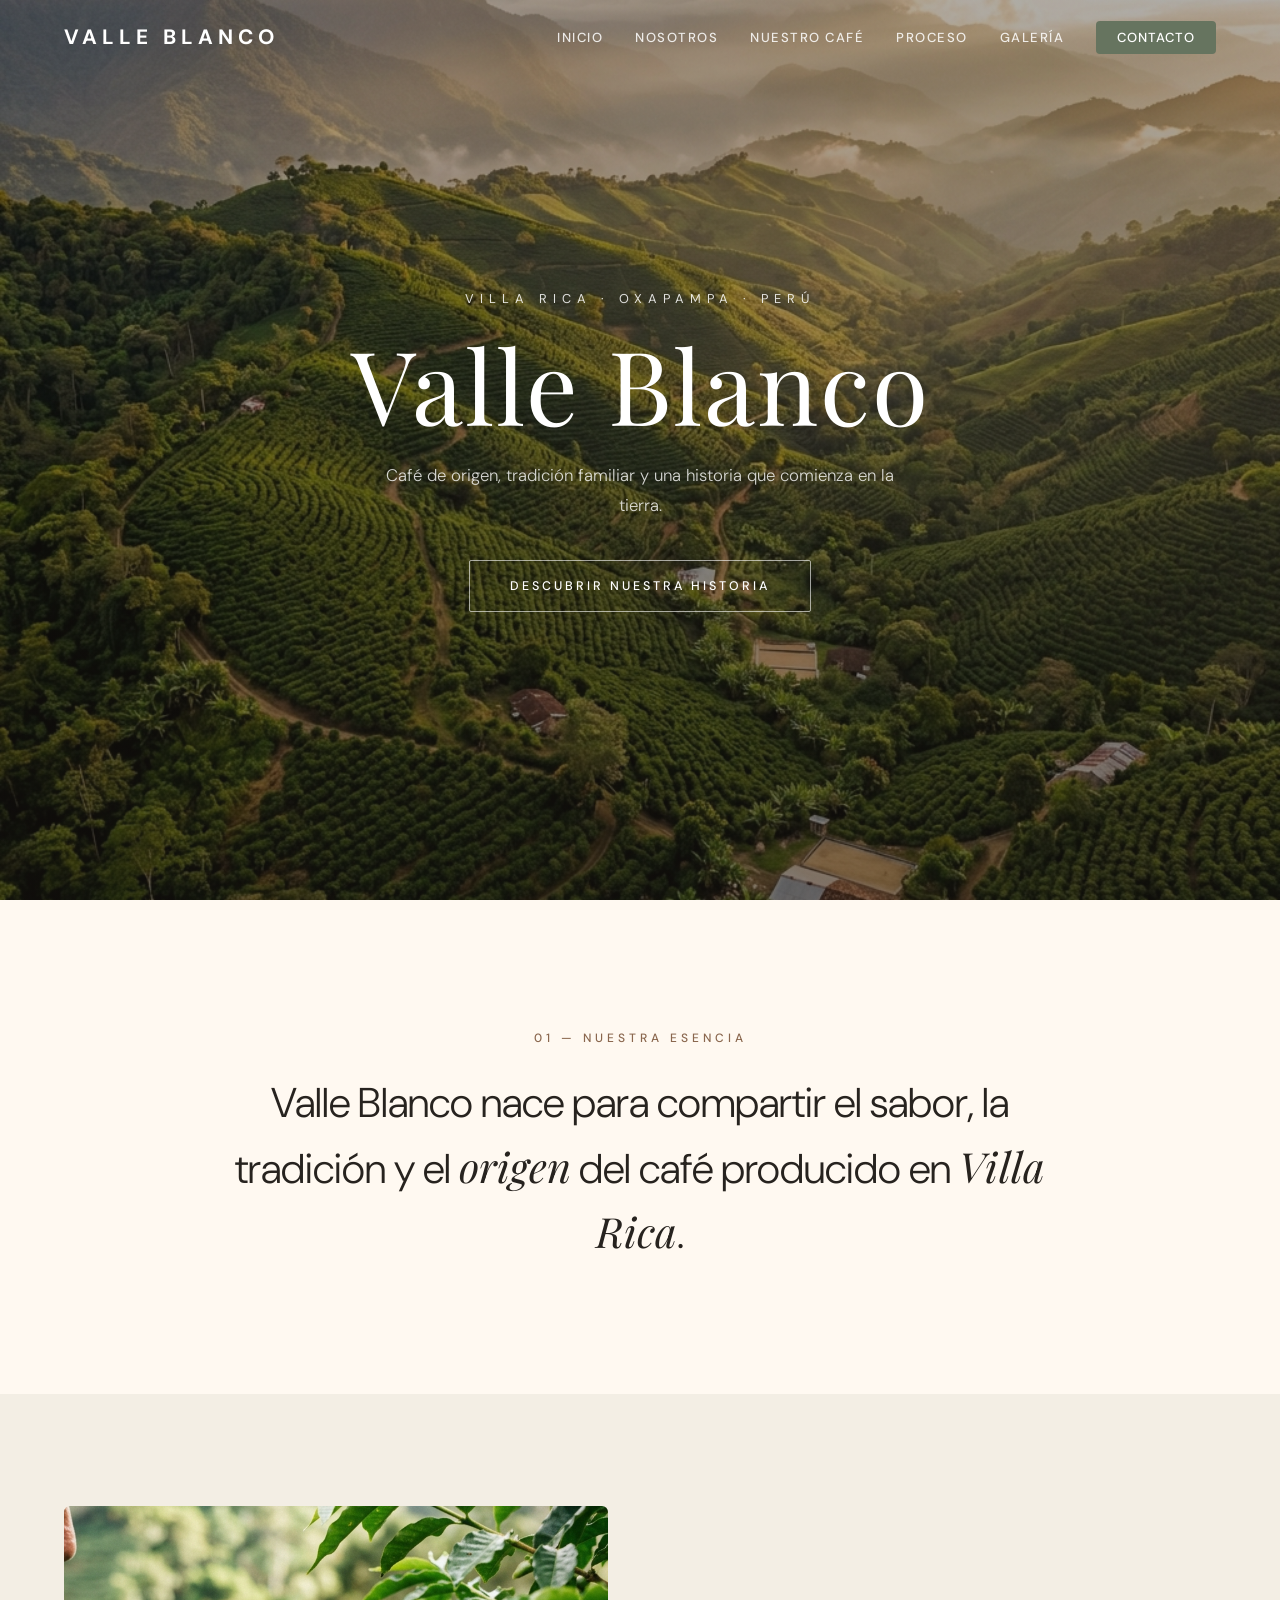
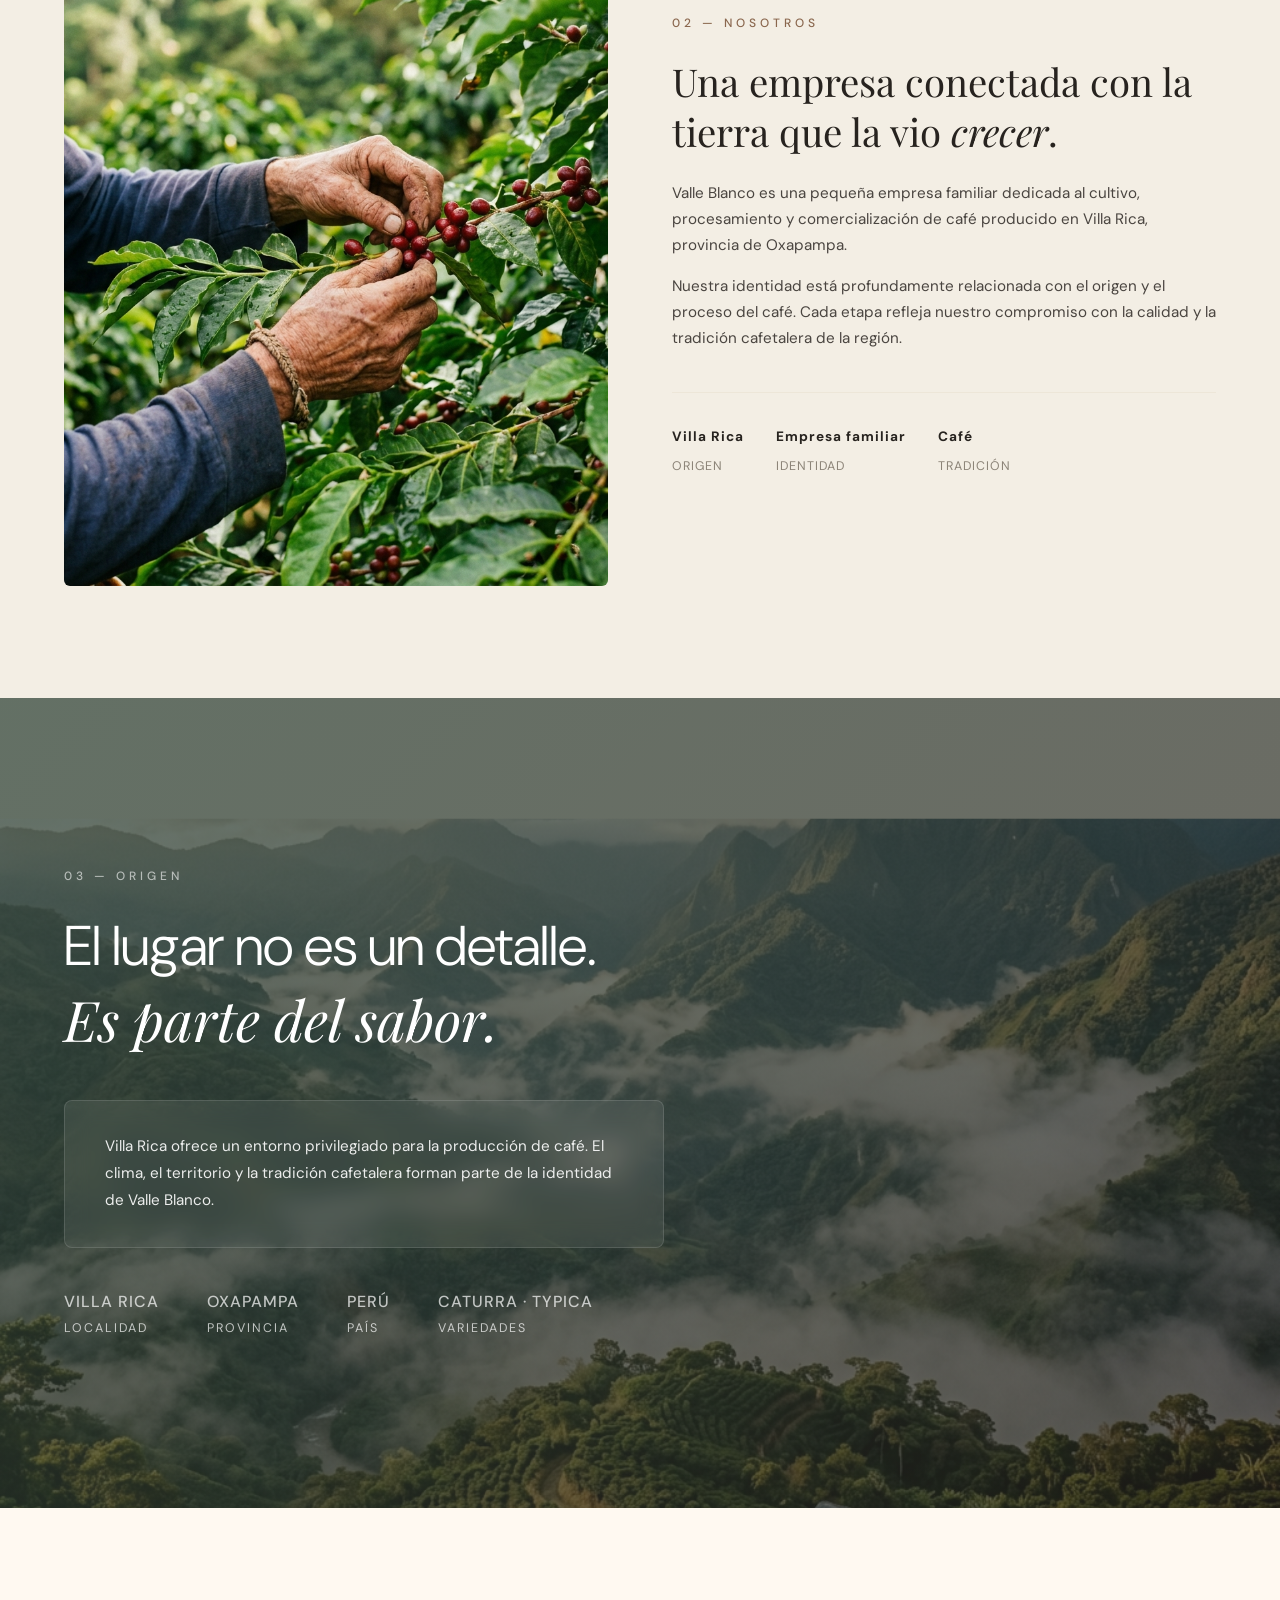
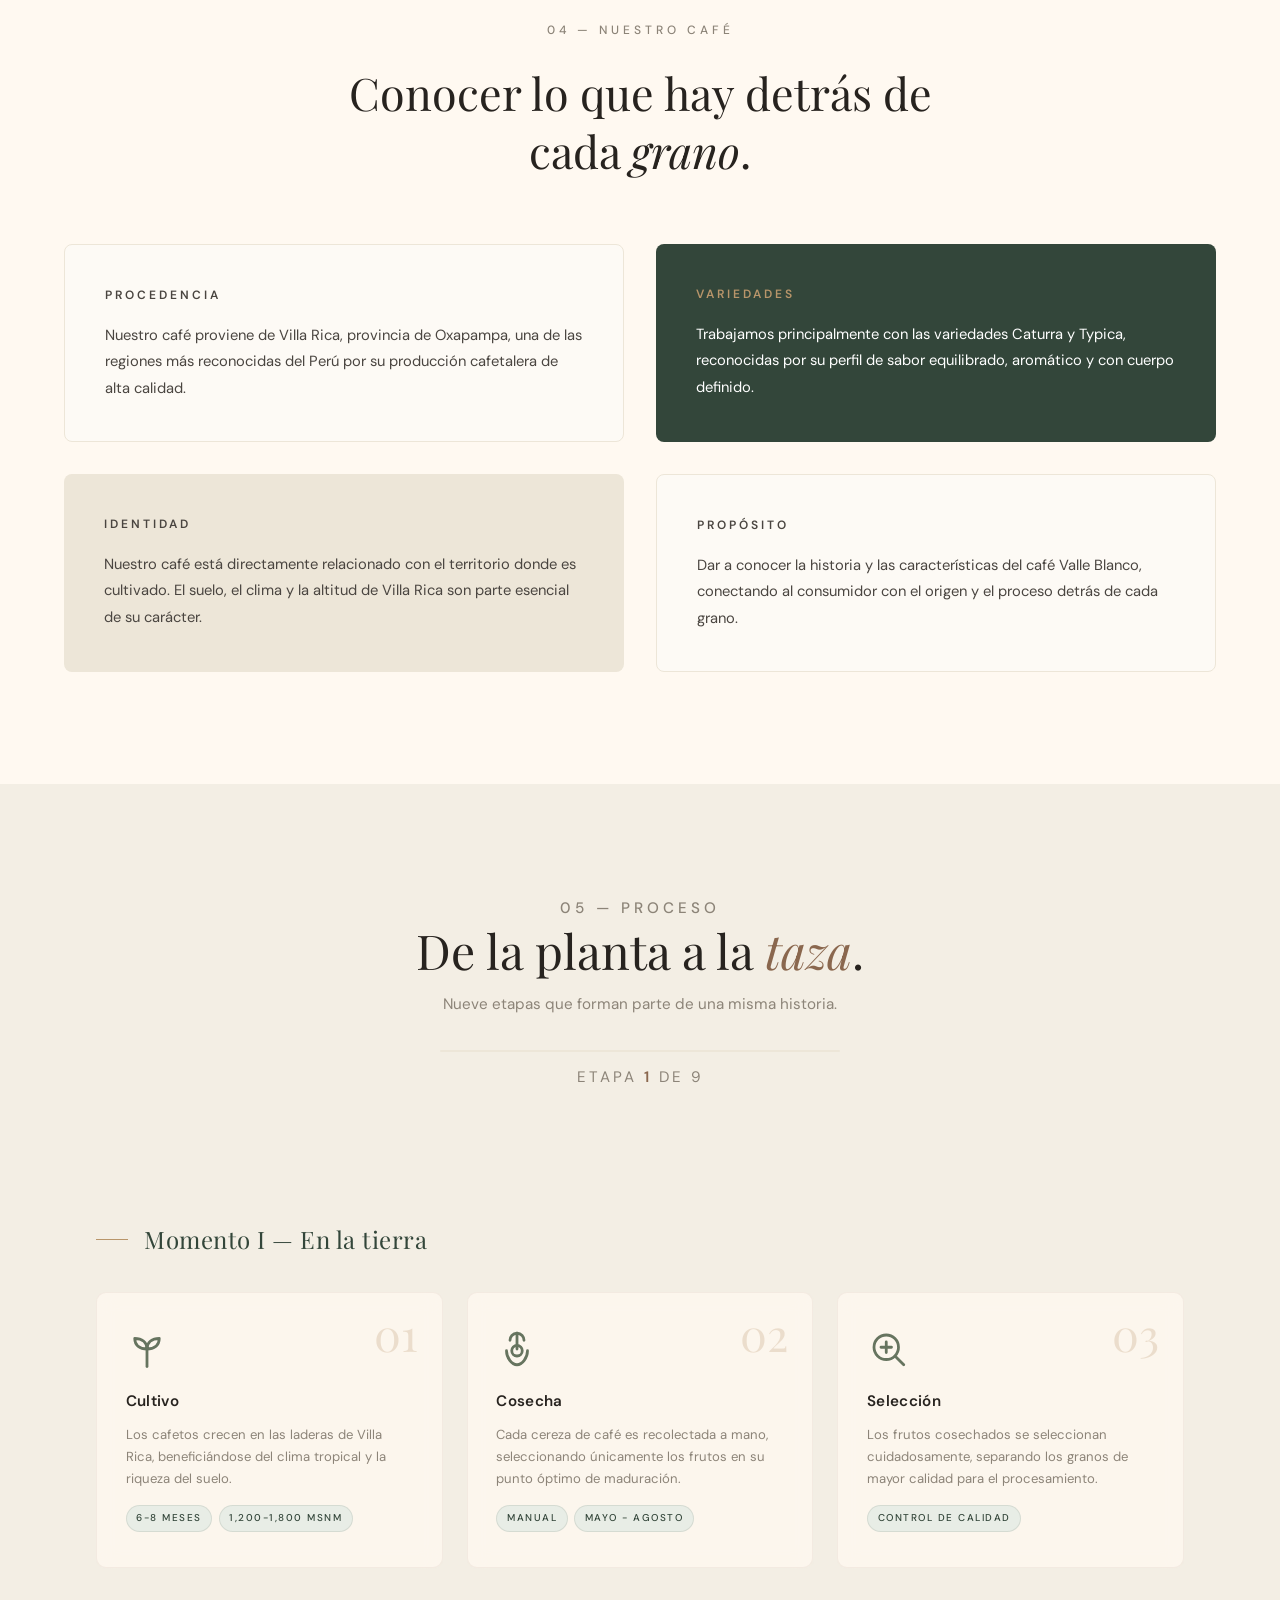
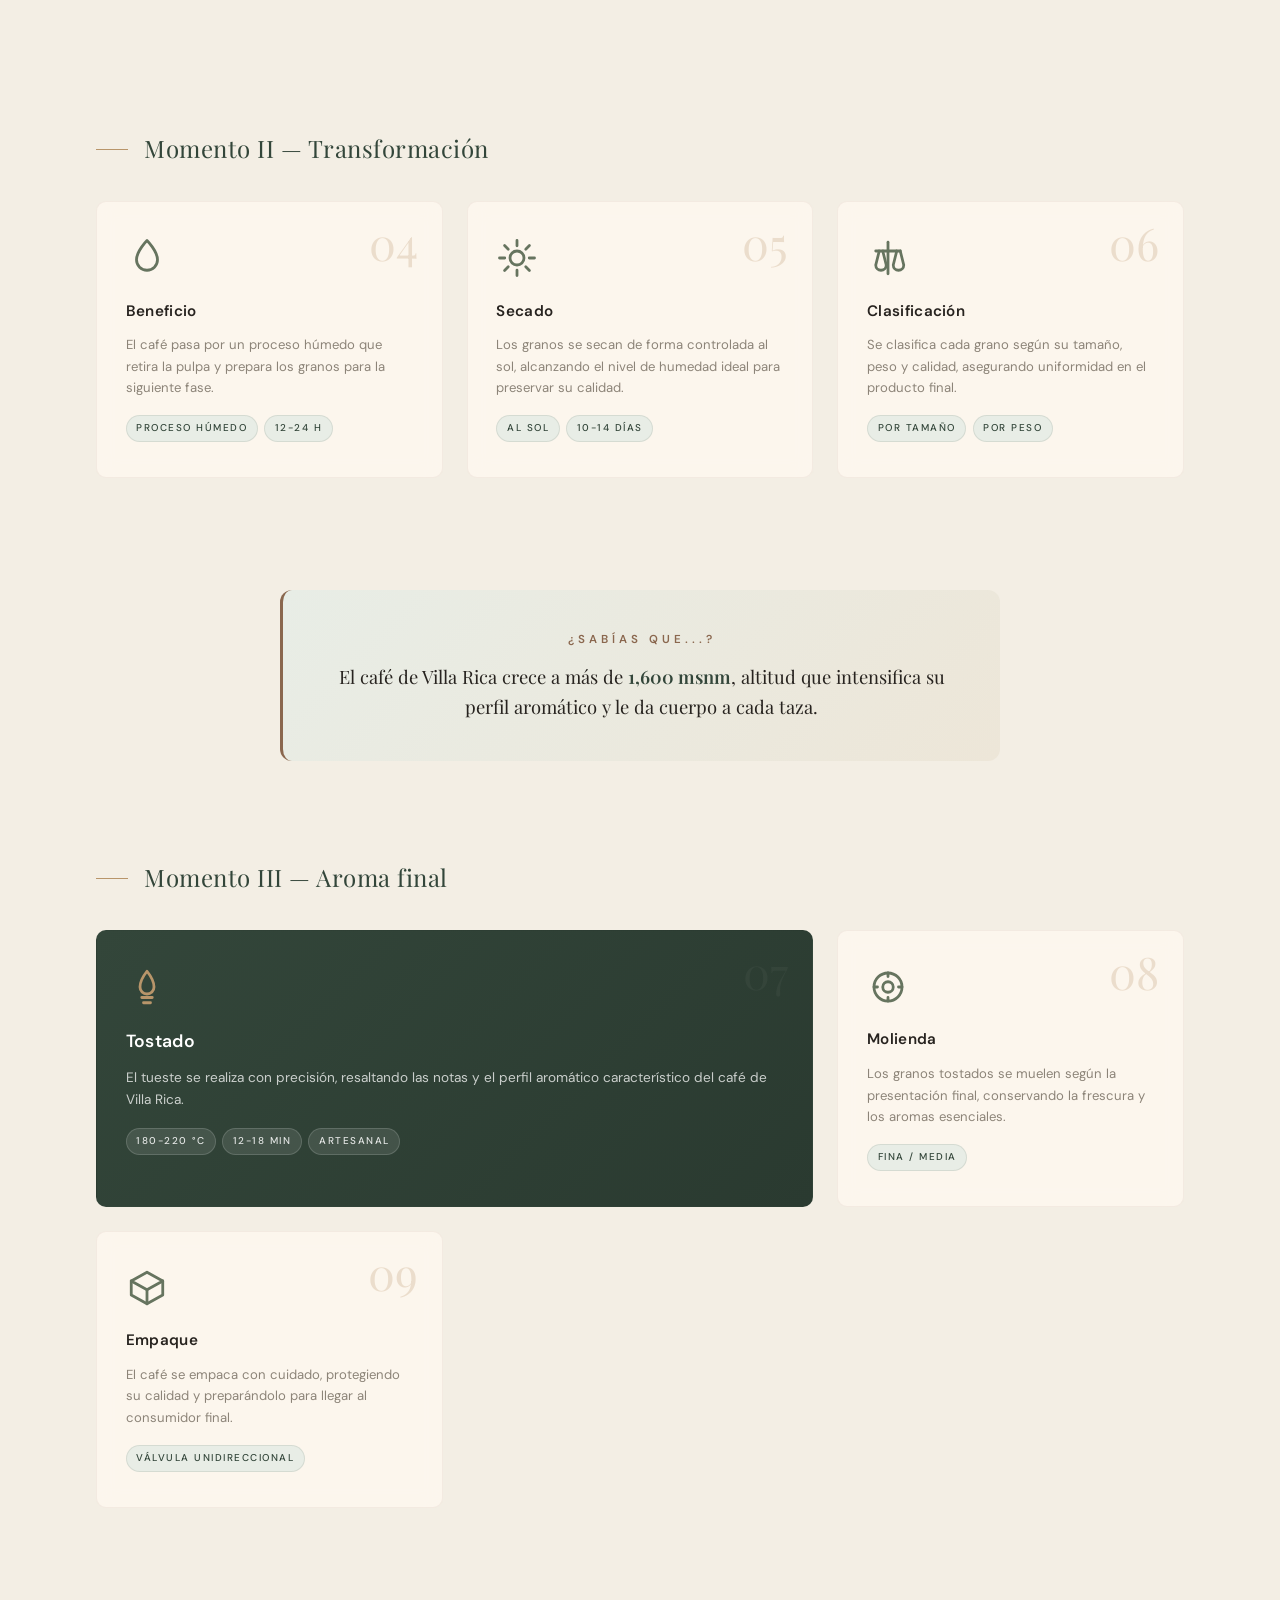
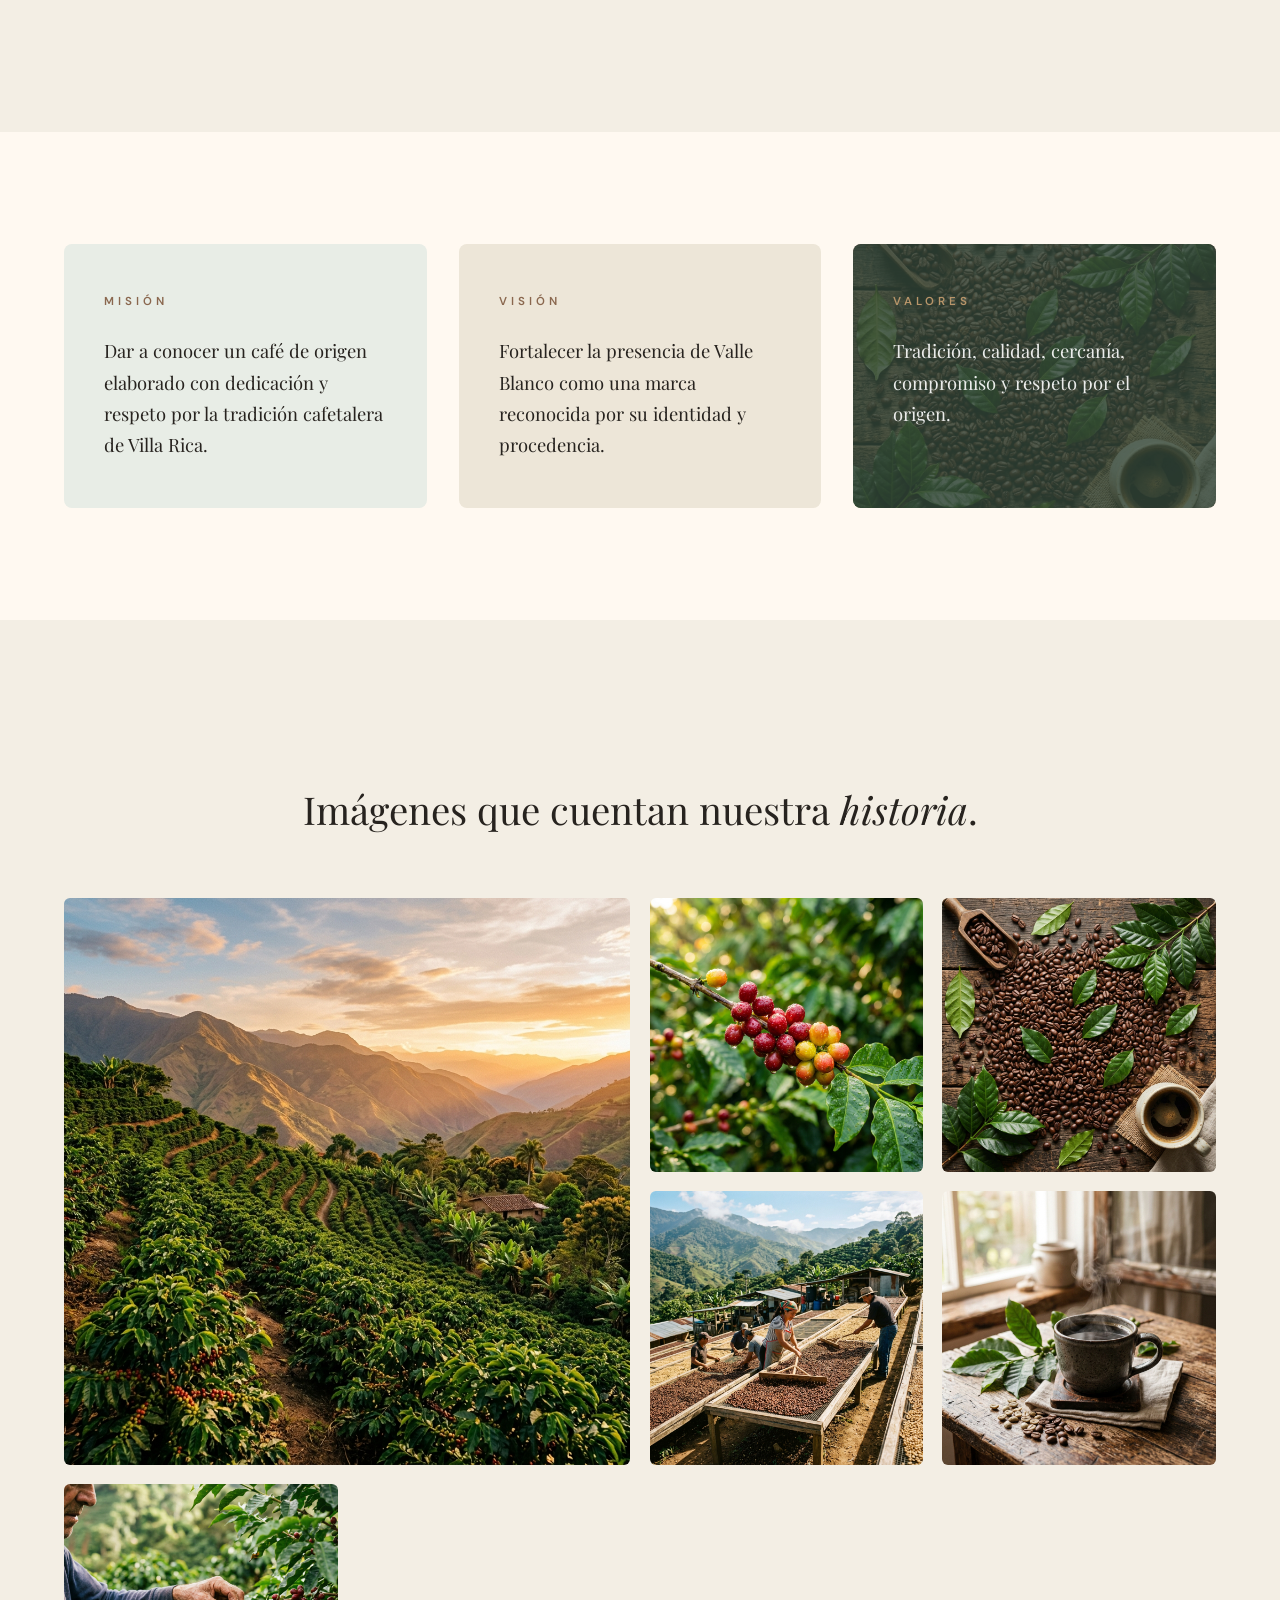
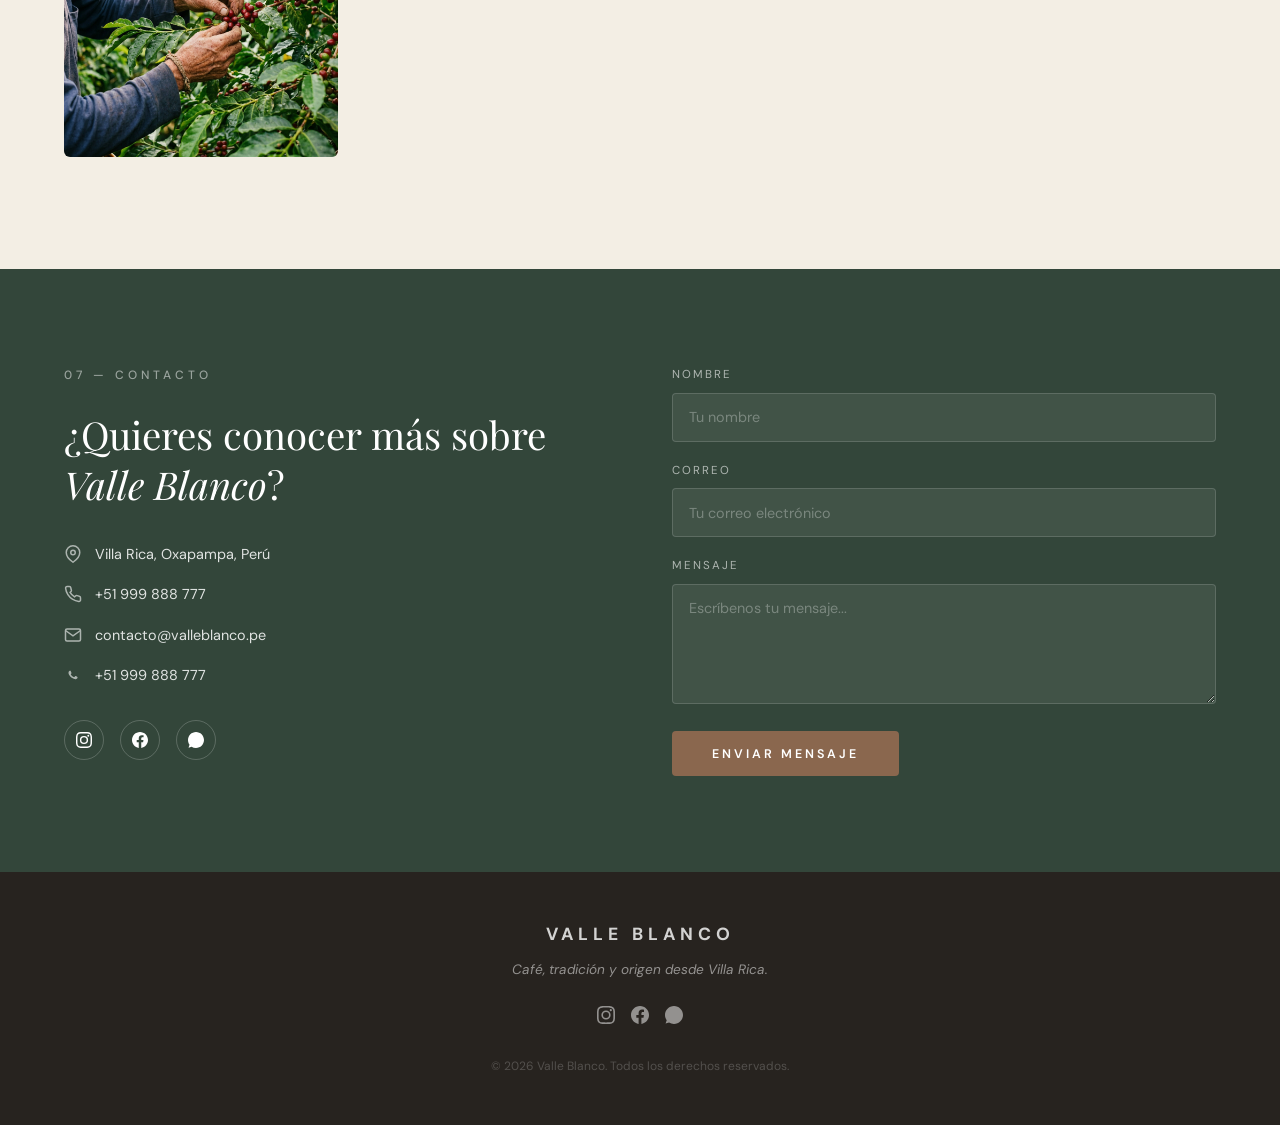
==== index.html @ 482d3ec6 "fix: mover index.html a la raíz y corregir rutas para GitHub Pages" ====
<!doctype html>
<html lang="es">
  <head>
    <meta charset="UTF-8" />
    <meta name="viewport" content="width=device-width, initial-scale=1.0" />
    <title>
      Valle Blanco — Café de origen desde Villa Rica, Oxapampa, Perú
    </title>
    <meta
      name="description"
      content="Valle Blanco es una empresa familiar dedicada al cultivo, procesamiento y comercialización de café producido en Villa Rica, provincia de Oxapampa, Perú."
    />
    <link rel="stylesheet" href="css/styles.css" />
  </head>
  <body>
    <!-- NAVBAR -->
    <nav class="navbar" id="navbar">
      <div class="container">
        <a href="#inicio" class="navbar-brand">Valle Blanco</a>
        <ul class="nav-links">
          <li><a href="#inicio">Inicio</a></li>
          <li><a href="Html/nosotros.html">Nosotros</a></li>
          <li><a href="Html/cafe.html">Nuestro Café</a></li>
          <li><a href="Html/proceso.html">Proceso</a></li>
          <li><a href="Html/Galeria.html">Galería</a></li>
          <li><a href="Html/Contacto.html" class="nav-cta">Contacto</a></li>
        </ul>
        <button class="hamburger" aria-label="Menú">
          <span></span><span></span><span></span>
        </button>
      </div>
    </nav>
    <div class="mobile-menu">
      <a href="#inicio">Inicio</a><a href="Html/nosotros.html">Nosotros</a
      ><a href="Html/cafe.html">Nuestro Café</a> <a href="Html/proceso.html">Proceso</a
      ><a href="Html/Galeria.html">Galería</a><a href="Html/Contacto.html">Contacto</a>
    </div>

    <!-- HERO -->
    <section class="hero" id="inicio">
      <div
        class="hero-bg"
        style="background-image: url(&quot;img/hero.png&quot;)"
      ></div>
      <div class="hero-overlay"></div>
      <div class="hero-content">
        <p class="hero-subtitle">Villa Rica · Oxapampa · Perú</p>
        <h1 class="hero-title">Valle Blanco</h1>
        <p class="hero-desc">
          Café de origen, tradición familiar y una historia que comienza en la
          tierra.
        </p>
        <a href="#esencia" class="hero-btn">Descubrir nuestra historia</a>
      </div>
    </section>

    <!-- ESENCIA -->
    <section class="esencia" id="esencia">
      <div class="container">
        <p class="section-label reveal">01 — Nuestra Esencia</p>
        <p class="esencia-text reveal">
          Valle Blanco nace para compartir el sabor, la tradición y el
          <span class="serif">origen</span> del café producido en
          <span class="serif">Villa Rica</span>.
        </p>
      </div>
    </section>

    <!-- NOSOTROS -->
    <section class="nosotros" id="nosotros">
      <div class="container">
        <div class="nosotros-grid">
          <div class="nosotros-img reveal">
            <img src="img/harvest.png" alt="Cosecha de café en Villa Rica" />
          </div>
          <div class="nosotros-content">
            <p class="section-label reveal">02 — Nosotros</p>
            <h2 class="nosotros-title reveal">
              Una empresa conectada con la tierra que la vio
              <span class="serif">crecer</span>.
            </h2>
            <p class="nosotros-text reveal">
              Valle Blanco es una pequeña empresa familiar dedicada al cultivo,
              procesamiento y comercialización de café producido en Villa Rica,
              provincia de Oxapampa.
            </p>
            <p class="nosotros-text reveal">
              Nuestra identidad está profundamente relacionada con el origen y el
              proceso del café. Cada etapa refleja nuestro compromiso con la calidad
              y la tradición cafetalera de la región.
            </p>
            <div class="nosotros-indicators reveal">
              <div class="indicator-item">
                <strong>Villa Rica</strong><span>Origen</span>
              </div>
              <div class="indicator-item">
                <strong>Empresa familiar</strong><span>Identidad</span>
              </div>
              <div class="indicator-item">
                <strong>Café</strong><span>Tradición</span>
              </div>
            </div>
          </div>
        </div>
      </div>
    </section>

    <!-- ORIGEN -->
    <section class="origen" id="origen">
      <div
        class="origen-bg"
        style="background-image: url(&quot;img/origin.png&quot;)"
      ></div>
      <div class="origen-overlay"></div>
      <div class="origen-content container">
        <p class="section-label reveal">03 — Origen</p>
        <h2 class="origen-title reveal">
          El lugar no es un detalle.<br /><span class="serif"
            >Es parte del sabor.</span
          >
        </h2>
        <div class="origen-glass reveal">
          <p>
            Villa Rica ofrece un entorno privilegiado para la producción de
            café. El clima, el territorio y la tradición cafetalera forman parte
            de la identidad de Valle Blanco.
          </p>
        </div>
        <div class="origen-info reveal">
          <div class="origen-info-item">
            <strong>Villa Rica</strong>Localidad
          </div>
          <div class="origen-info-item"><strong>Oxapampa</strong>Provincia</div>
          <div class="origen-info-item"><strong>Perú</strong>País</div>
          <div class="origen-info-item">
            <strong>Caturra · Typica</strong>Variedades
          </div>
        </div>
      </div>
    </section>

    <!-- NUESTRO CAFÉ -->
    <section class="cafe" id="cafe">
      <div class="container">
        <div class="cafe-header">
          <p class="section-label reveal">04 — Nuestro Café</p>
          <h2 class="reveal">
            Conocer lo que hay detrás de cada <span class="serif">grano</span>.
          </h2>
        </div>
        <div class="cafe-grid">
          <div class="cafe-block reveal">
            <h3>Procedencia</h3>
            <p>
              Nuestro café proviene de Villa Rica, provincia de Oxapampa, una de las
              regiones más reconocidas del Perú por su producción cafetalera de alta
              calidad.
            </p>
          </div>
          <div class="cafe-block reveal reveal-delay-1">
            <h3>Variedades</h3>
            <p>
              Trabajamos principalmente con las variedades Caturra y Typica,
              reconocidas por su perfil de sabor equilibrado, aromático y con cuerpo
              definido.
            </p>
          </div>
          <div class="cafe-block reveal reveal-delay-2">
            <h3>Identidad</h3>
            <p>
              Nuestro café está directamente relacionado con el territorio donde es
              cultivado. El suelo, el clima y la altitud de Villa Rica son parte
              esencial de su carácter.
            </p>
          </div>
          <div class="cafe-block reveal reveal-delay-3">
            <h3>Propósito</h3>
            <p>
              Dar a conocer la historia y las características del café Valle Blanco,
              conectando al consumidor con el origen y el proceso detrás de cada
              grano.
            </p>
          </div>
        </div>
      </div>
    </section>

    <!-- PROCESO -->
    <section class="proceso" id="proceso">
      <div class="container">

        <div class="proceso-header">
          <p class="section-label reveal">05 — Proceso</p>
          <h2 class="reveal">De la planta a la <span class="serif">taza</span>.</h2>
          <p class="reveal">Nueve etapas que forman parte de una misma historia.</p>

          <div class="proceso-progress reveal">
            <span class="proceso-progress-bar" id="procesoProgressBar"></span>
          </div>
          <p class="proceso-progress-label reveal">
            Etapa <span id="etapaActual">1</span> de 9
          </p>
        </div>

        <!-- MOMENTO I -->
        <div class="momento reveal" style="--bg-momento: url('img/harvest.png');">
          <h3 class="momento-title">Momento I — En la tierra</h3>
          <div class="etapas-grid">

            <div class="etapa" data-etapa="1">
              <span class="etapa-number">01</span>
              <div class="etapa-icon">
                <svg viewBox="0 0 24 24">
                  <path d="M12 22V12"/>
                  <path d="M12 12c0-4-3-6-7-6 0 4 3 6 7 6z"/>
                  <path d="M12 12c0-4 3-6 7-6 0 4-3 6-7 6z"/>
                </svg>
              </div>
              <h4>Cultivo</h4>
              <p>Los cafetos crecen en las laderas de Villa Rica, beneficiándose del clima tropical y la riqueza del suelo.</p>
              <div class="etapa-badges">
                <span class="etapa-badge">6-8 meses</span>
                <span class="etapa-badge">1,200-1,800 msnm</span>
              </div>
              <div class="etapa-extra">
                <p>Las variedades Caturra y Typica se adaptan al microclima de la región, produciendo granos de perfil equilibrado.</p>
              </div>
            </div>

            <div class="etapa" data-etapa="2">
              <span class="etapa-number">02</span>
              <div class="etapa-icon">
                <svg viewBox="0 0 24 24">
                  <path d="M12 3v9"/>
                  <path d="M8 7c0-2 1.5-4 4-4s4 2 4 4"/>
                  <path d="M6 13c0 4 3 8 6 8s6-4 6-8"/>
                  <circle cx="12" cy="13" r="3"/>
                </svg>
              </div>
              <h4>Cosecha</h4>
              <p>Cada cereza de café es recolectada a mano, seleccionando únicamente los frutos en su punto óptimo de maduración.</p>
              <div class="etapa-badges">
                <span class="etapa-badge">Manual</span>
                <span class="etapa-badge">Mayo - Agosto</span>
              </div>
              <div class="etapa-extra">
                <p>Solo se recolectan las cerezas rojas; las verdes se dejan para la siguiente pasada, garantizando uniformidad.</p>
              </div>
            </div>

            <div class="etapa" data-etapa="3">
              <span class="etapa-number">03</span>
              <div class="etapa-icon">
                <svg viewBox="0 0 24 24">
                  <circle cx="11" cy="11" r="7"/>
                  <path d="M21 21l-4.3-4.3"/>
                  <path d="M11 8v6M8 11h6"/>
                </svg>
              </div>
              <h4>Selección</h4>
              <p>Los frutos cosechados se seleccionan cuidadosamente, separando los granos de mayor calidad para el procesamiento.</p>
              <div class="etapa-badges">
                <span class="etapa-badge">Control de calidad</span>
              </div>
              <div class="etapa-extra">
                <p>Se descartan cerezas dañadas o inmaduras que afectarían el sabor final del café.</p>
              </div>
            </div>

          </div>
        </div>

        <!-- MOMENTO II -->
        <div class="momento reveal" style="--bg-momento: url('img/drying.png');">
          <h3 class="momento-title">Momento II — Transformación</h3>
          <div class="etapas-grid">

            <div class="etapa" data-etapa="4">
              <span class="etapa-number">04</span>
              <div class="etapa-icon">
                <svg viewBox="0 0 24 24">
                  <path d="M12 2s6 6 6 11a6 6 0 11-12 0c0-5 6-11 6-11z"/>
                </svg>
              </div>
              <h4>Beneficio</h4>
              <p>El café pasa por un proceso húmedo que retira la pulpa y prepara los granos para la siguiente fase.</p>
              <div class="etapa-badges">
                <span class="etapa-badge">Proceso húmedo</span>
                <span class="etapa-badge">12-24 h</span>
              </div>
              <div class="etapa-extra">
                <p>El despulpado y fermentación controlada desarrollan las notas frutales y ácidas del café.</p>
              </div>
            </div>

            <div class="etapa" data-etapa="5">
              <span class="etapa-number">05</span>
              <div class="etapa-icon">
                <svg viewBox="0 0 24 24">
                  <circle cx="12" cy="12" r="4"/>
                  <path d="M12 2v3M12 19v3M2 12h3M19 12h3M4.9 4.9l2.1 2.1M17 17l2.1 2.1M19.1 4.9L17 7M7 17l-2.1 2.1"/>
                </svg>
              </div>
              <h4>Secado</h4>
              <p>Los granos se secan de forma controlada al sol, alcanzando el nivel de humedad ideal para preservar su calidad.</p>
              <div class="etapa-badges">
                <span class="etapa-badge">Al sol</span>
                <span class="etapa-badge">10-14 días</span>
              </div>
              <div class="etapa-extra">
                <p>El secado lento y uniforme conserva los aceites esenciales responsables del aroma.</p>
              </div>
            </div>

            <div class="etapa" data-etapa="6">
              <span class="etapa-number">06</span>
              <div class="etapa-icon">
                <svg viewBox="0 0 24 24">
                  <path d="M12 3v18"/>
                  <path d="M5 8h14"/>
                  <path d="M7 8l-2 8a3 3 0 006 0L9 8"/>
                  <path d="M17 8l-2 8a3 3 0 006 0l-2-8"/>
                </svg>
              </div>
              <h4>Clasificación</h4>
              <p>Se clasifica cada grano según su tamaño, peso y calidad, asegurando uniformidad en el producto final.</p>
              <div class="etapa-badges">
                <span class="etapa-badge">Por tamaño</span>
                <span class="etapa-badge">Por peso</span>
              </div>
              <div class="etapa-extra">
                <p>Solo los granos de mayor puntaje pasan a la etapa de tostado para la marca Valle Blanco.</p>
              </div>
            </div>

          </div>
        </div>

        <!-- DATO CURIOSO -->
        <aside class="proceso-dato reveal">
          <p class="proceso-dato-label">¿Sabías que...?</p>
          <p class="proceso-dato-text">
            El café de Villa Rica crece a más de <strong>1,600 msnm</strong>,
            altitud que intensifica su perfil aromático y le da cuerpo a cada taza.
          </p>
        </aside>

        <!-- MOMENTO III -->
        <div class="momento reveal" style="--bg-momento: url('img/beans.png');">
          <h3 class="momento-title">Momento III — Aroma final</h3>
          <div class="etapas-grid">

            <!-- TARJETA DESTACADA -->
            <div class="etapa etapa--destacada" data-etapa="7">
              <span class="etapa-number">07</span>
              <div class="etapa-icon">
                <svg viewBox="0 0 24 24">
                  <path d="M12 3s4 5 4 9a4 4 0 01-8 0c0-4 4-9 4-9z"/>
                  <path d="M9 18h6M10 21h4"/>
                </svg>
              </div>
              <h4>Tostado</h4>
              <p>El tueste se realiza con precisión, resaltando las notas y el perfil aromático característico del café de Villa Rica.</p>
              <div class="etapa-badges">
                <span class="etapa-badge">180-220 °C</span>
                <span class="etapa-badge">12-18 min</span>
                <span class="etapa-badge">Artesanal</span>
              </div>
              <div class="etapa-extra">
                <p>El punto exacto de tueste define el balance entre acidez, cuerpo y dulzor. Es la etapa más artesanal del proceso.</p>
              </div>
            </div>

            <div class="etapa" data-etapa="8">
              <span class="etapa-number">08</span>
              <div class="etapa-icon">
                <svg viewBox="0 0 24 24">
                  <circle cx="12" cy="12" r="8"/>
                  <circle cx="12" cy="12" r="3"/>
                  <path d="M12 4v2M12 18v2M4 12h2M18 12h2"/>
                </svg>
              </div>
              <h4>Molienda</h4>
              <p>Los granos tostados se muelen según la presentación final, conservando la frescura y los aromas esenciales.</p>
              <div class="etapa-badges">
                <span class="etapa-badge">Fina / Media</span>
              </div>
              <div class="etapa-extra">
                <p>El grosor de la molienda se ajusta al método de preparación: espresso, prensa francesa o filtrado.</p>
              </div>
            </div>

            <div class="etapa" data-etapa="9">
              <span class="etapa-number">09</span>
              <div class="etapa-icon">
                <svg viewBox="0 0 24 24">
                  <path d="M21 8l-9-5-9 5 9 5 9-5z"/>
                  <path d="M3 8v8l9 5 9-5V8"/>
                  <path d="M12 13v8"/>
                </svg>
              </div>
              <h4>Empaque</h4>
              <p>El café se empaca con cuidado, protegiendo su calidad y preparándolo para llegar al consumidor final.</p>
              <div class="etapa-badges">
                <span class="etapa-badge">Válvula unidireccional</span>
              </div>
              <div class="etapa-extra">
                <p>El empaque con válvula permite liberar CO₂ sin dejar entrar oxígeno, conservando la frescura por más tiempo.</p>
              </div>
            </div>

          </div>
        </div>

      </div>
    </section>

    <!-- MISIÓN, VISIÓN, VALORES -->
    <section class="mvv" id="mvv">
      <div class="container">
        <div class="mvv-grid">
          <div class="mvv-block reveal">
            <h3>Misión</h3>
            <p>
              Dar a conocer un café de origen elaborado con dedicación y respeto
              por la tradición cafetalera de Villa Rica.
            </p>
          </div>
          <div class="mvv-block reveal reveal-delay-1">
            <h3>Visión</h3>
            <p>
              Fortalecer la presencia de Valle Blanco como una marca reconocida
              por su identidad y procedencia.
            </p>
          </div>
          <div
            class="mvv-block reveal reveal-delay-2"
            style="background-image: url(&quot;img/beans.png&quot;)"
          >
            <h3>Valores</h3>
            <p>
              Tradición, calidad, cercanía, compromiso y respeto por el origen.
            </p>
          </div>
        </div>
      </div>
    </section>

    <!-- GALERÍA -->
    <section class="galeria" id="galeria">
      <div class="container">
        <div class="galeria-header">
          <p class="section-label reveal">06 — Galería</p>
          <h2 class="reveal">
            Imágenes que cuentan nuestra <span class="serif">historia</span>.
          </h2>
        </div>
        <div class="galeria-grid reveal">
          <div class="galeria-item">
            <img src="img/gallery-plantation.png" alt="Plantación Villa Rica" />
            <div class="galeria-caption">
              <strong>Villa Rica</strong><span>Origen</span>
            </div>
          </div>
          <div class="galeria-item">
            <img src="img/cherries.png" alt="Cerezas de café" />
            <div class="galeria-caption">
              <strong>Cosecha</strong><span>Proceso</span>
            </div>
          </div>
          <div class="galeria-item">
            <img src="img/beans.png" alt="Granos tostados" />
            <div class="galeria-caption">
              <strong>Tostado</strong><span>Aroma</span>
            </div>
          </div>
          <div class="galeria-item">
            <img src="img/drying.png" alt="Secado de café" />
            <div class="galeria-caption">
              <strong>Secado</strong><span>Tradición</span>
            </div>
          </div>
          <div class="galeria-item">
            <img src="img/cup.png" alt="Taza de café" />
            <div class="galeria-caption">
              <strong>Café</strong><span>Experiencia</span>
            </div>
          </div>
          <div class="galeria-item">
            <img src="img/harvest.png" alt="Cosecha manual" />
            <div class="galeria-caption">
              <strong>Recolección</strong><span>Dedicación</span>
            </div>
          </div>
        </div>
      </div>
    </section>

    <!-- CONTACTO -->
    <section class="contacto" id="contacto">
      <div class="container">
        <div class="contacto-grid">
          <div>
            <p class="section-label reveal" style="color: rgba(255, 255, 255, 0.5)">
              07 — Contacto
            </p>
            <h2 class="contacto-title reveal">
              ¿Quieres conocer más sobre
              <span class="serif">Valle Blanco</span>?
            </h2>
            <div class="contacto-info reveal">
              <div class="contacto-info-item">
                <svg
                  viewBox="0 0 24 24"
                  fill="none"
                  stroke="currentColor"
                  stroke-width="2"
                >
                  <path d="M21 10c0 7-9 13-9 13s-9-6-9-13a9 9 0 0118 0z" />
                  <circle cx="12" cy="10" r="3" /></svg
                >Villa Rica, Oxapampa, Perú
              </div>
              <div class="contacto-info-item">
                <svg
                  viewBox="0 0 24 24"
                  fill="none"
                  stroke="currentColor"
                  stroke-width="2"
                >
                  <path
                    d="M22 16.92v3a2 2 0 01-2.18 2 19.79 19.79 0 01-8.63-3.07 19.5 19.5 0 01-6-6A19.79 19.79 0 012.12 4.18 2 2 0 014.11 2h3a2 2 0 012 1.72c.127.96.361 1.903.7 2.81a2 2 0 01-.45 2.11L8.09 9.91a16 16 0 006 6l1.27-1.27a2 2 0 012.11-.45c.907.339 1.85.573 2.81.7A2 2 0 0122 16.92z"
                  /></svg
                >+51 999 888 777
              </div>
              <div class="contacto-info-item">
                <svg
                  viewBox="0 0 24 24"
                  fill="none"
                  stroke="currentColor"
                  stroke-width="2"
                >
                  <path
                    d="M4 4h16c1.1 0 2 .9 2 2v12c0 1.1-.9 2-2 2H4c-1.1 0-2-.9-2-2V6c0-1.1.9-2 2-2z"
                  />
                  <polyline points="22,6 12,13 2,6" /></svg
                >contacto@valleblanco.pe
              </div>
              <div class="contacto-info-item">
                <svg viewBox="0 0 24 24" fill="currentColor">
                  <path
                    d="M17.472 14.382c-.297-.149-1.758-.867-2.03-.967-.273-.099-.471-.148-.67.15-.197.297-.767.966-.94 1.164-.173.199-.347.223-.644.075-.297-.15-1.255-.463-2.39-1.475-.883-.788-1.48-1.761-1.653-2.059-.173-.297-.018-.458.13-.606.134-.133.298-.347.446-.52.149-.174.198-.298.298-.497.099-.198.05-.371-.025-.52-.075-.149-.669-1.612-.916-2.207-.242-.579-.487-.5-.669-.51-.173-.008-.371-.01-.57-.01-.198 0-.52.074-.792.372-.272.297-1.04 1.016-1.04 2.479 0 1.462 1.065 2.875 1.213 3.074.149.198 2.096 3.2 5.077 4.487.709.306 1.262.489 1.694.625.712.227 1.36.195 1.871.118.571-.085 1.758-.719 2.006-1.413.248-.694.248-1.289.173-1.413-.074-.124-.272-.198-.57-.347z"
                  /></svg
                >+51 999 888 777
              </div>
            </div>
            <div class="contacto-social reveal">
              <a href="#" aria-label="Instagram"
                ><svg viewBox="0 0 24 24">
                  <path
                    d="M12 2.163c3.204 0 3.584.012 4.85.07 3.252.148 4.771 1.691 4.919 4.919.058 1.265.069 1.645.069 4.849 0 3.205-.012 3.584-.069 4.849-.149 3.225-1.664 4.771-4.919 4.919-1.266.058-1.644.07-4.85.07-3.204 0-3.584-.012-4.849-.07-3.26-.149-4.771-1.699-4.919-4.92-.058-1.265-.07-1.644-.07-4.849 0-3.204.013-3.583.07-4.849.149-3.227 1.664-4.771 4.919-4.919 1.266-.057 1.645-.069 4.849-.069zM12 0C8.741 0 8.333.014 7.053.072 2.695.272.273 2.69.073 7.052.014 8.333 0 8.741 0 12c0 3.259.014 3.668.072 4.948.2 4.358 2.618 6.78 6.98 6.98C8.333 23.986 8.741 24 12 24c3.259 0 3.668-.014 4.948-.072 4.354-.2 6.782-2.618 6.979-6.98.059-1.28.073-1.689.073-4.948 0-3.259-.014-3.667-.072-4.947-.196-4.354-2.617-6.78-6.979-6.98C15.668.014 15.259 0 12 0zm0 5.838a6.162 6.162 0 100 12.324 6.162 6.162 0 000-12.324zM12 16a4 4 0 110-8 4 4 0 010 8zm6.406-11.845a1.44 1.44 0 100 2.881 1.44 1.44 0 000-2.881z"
                  /></svg
              ></a>
              <a href="#" aria-label="Facebook"
                ><svg viewBox="0 0 24 24">
                  <path
                    d="M24 12.073c0-6.627-5.373-12-12-12s-12 5.373-12 12c0 5.99 4.388 10.954 10.125 11.854v-8.385H7.078v-3.47h3.047V9.43c0-3.007 1.792-4.669 4.533-4.669 1.312 0 2.686.235 2.686.235v2.953H15.83c-1.491 0-1.956.925-1.956 1.874v2.25h3.328l-.532 3.47h-2.796v8.385C19.612 23.027 24 18.062 24 12.073z"
                  /></svg
              ></a>
              <a href="#" aria-label="WhatsApp"
                ><svg viewBox="0 0 24 24">
                  <path
                    d="M17.472 14.382c-.297-.149-1.758-.867-2.03-.967-.273-.099-.471-.148-.67.15-.197.297-.767.966-.94 1.164-.173.199-.347.223-.644.075-.297-.15-1.255-.463-2.39-1.475-.883-.788-1.48-1.761-1.653-2.059-.173-.297-.018-.458.13-.606.134-.133.298-.347.446-.52.149-.174.198-.298.298-.497.099-.198.05-.371-.025-.52-.075-.149-.669-1.612-.916-2.207-.242-.579-.487-.5-.669-.51-.173-.008-.371-.01-.57-.01-.198 0-.52.074-.792.372-.272.297-1.04 1.016-1.04 2.479 0 1.462 1.065 2.875 1.213 3.074.149.198 2.096 3.2 5.077 4.487.709.306 1.262.489 1.694.625.712.227 1.36.195 1.871.118.571-.085 1.758-.719 2.006-1.413.248-.694.248-1.289.173-1.413-.074-.124-.272-.198-.57-.347zM12 0C5.373 0 0 5.373 0 12c0 2.625.846 5.059 2.284 7.034L.789 23.492l4.574-1.47A11.94 11.94 0 0012 24c6.627 0 12-5.373 12-12S18.627 0 12 0z"
                  /></svg
              ></a>
            </div>
          </div>
          <form class="contacto-form reveal" id="contactForm">
            <div class="form-group">
              <label for="name">Nombre</label
              ><input type="text" id="name" placeholder="Tu nombre" />
            </div>
            <div class="form-group">
              <label for="email">Correo</label
              ><input type="email" id="email" placeholder="Tu correo electrónico" />
            </div>
            <div class="form-group">
              <label for="message">Mensaje</label
              ><textarea
                id="message"
                placeholder="Escríbenos tu mensaje..."
              ></textarea>
            </div>
            <button type="submit" class="form-btn">Enviar mensaje</button>
            <div class="form-success">
              ¡Gracias por tu mensaje! Nos pondremos en contacto contigo pronto.
            </div>
          </form>
        </div>
      </div>
    </section>

    <!-- FOOTER -->
    <footer class="footer">
      <div class="container">
        <p class="footer-brand">VALLE BLANCO</p>
        <p class="footer-tagline">Café, tradición y origen desde Villa Rica.</p>
        <div class="footer-social">
          <a href="#" aria-label="Instagram"
            ><svg viewBox="0 0 24 24">
              <path
                d="M12 2.163c3.204 0 3.584.012 4.85.07 3.252.148 4.771 1.691 4.919 4.919.058 1.265.069 1.645.069 4.849 0 3.205-.012 3.584-.069 4.849-.149 3.225-1.664 4.771-4.919 4.919-1.266.058-1.644.07-4.85.07-3.204 0-3.584-.012-4.849-.07-3.26-.149-4.771-1.699-4.919-4.92-.058-1.265-.07-1.644-.07-4.849 0-3.204.013-3.583.07-4.849.149-3.227 1.664-4.771 4.919-4.919 1.266-.057 1.645-.069 4.849-.069zM12 0C8.741 0 8.333.014 7.053.072 2.695.272.273 2.69.073 7.052.014 8.333 0 8.741 0 12c0 3.259.014 3.668.072 4.948.2 4.358 2.618 6.78 6.98 6.98C8.333 23.986 8.741 24 12 24c3.259 0 3.668-.014 4.948-.072 4.354-.2 6.782-2.618 6.979-6.98.059-1.28.073-1.689.073-4.948 0-3.259-.014-3.667-.072-4.947-.196-4.354-2.617-6.78-6.979-6.98C15.668.014 15.259 0 12 0zm0 5.838a6.162 6.162 0 100 12.324 6.162 6.162 0 000-12.324zM12 16a4 4 0 110-8 4 4 0 010 8zm6.406-11.845a1.44 1.44 0 100 2.881 1.44 1.44 0 000-2.881z"
              /></svg
          ></a>
          <a href="#" aria-label="Facebook"
            ><svg viewBox="0 0 24 24">
              <path
                d="M24 12.073c0-6.627-5.373-12-12-12s-12 5.373-12 12c0 5.99 4.388 10.954 10.125 11.854v-8.385H7.078v-3.47h3.047V9.43c0-3.007 1.792-4.669 4.533-4.669 1.312 0 2.686.235 2.686.235v2.953H15.83c-1.491 0-1.956.925-1.956 1.874v2.25h3.328l-.532 3.47h-2.796v8.385C19.612 23.027 24 18.062 24 12.073z"
              /></svg
          ></a>
          <a href="#" aria-label="WhatsApp"
            ><svg viewBox="0 0 24 24">
              <path
                d="M17.472 14.382c-.297-.149-1.758-.867-2.03-.967-.273-.099-.471-.148-.67.15-.197.297-.767.966-.94 1.164-.173.199-.347.223-.644.075-.297-.15-1.255-.463-2.39-1.475-.883-.788-1.48-1.761-1.653-2.059-.173-.297-.018-.458.13-.606.134-.133.298-.347.446-.52.149-.174.198-.298.298-.497.099-.198.05-.371-.025-.52-.075-.149-.669-1.612-.916-2.207-.242-.579-.487-.5-.669-.51-.173-.008-.371-.01-.57-.01-.198 0-.52.074-.792.372-.272.297-1.04 1.016-1.04 2.479 0 1.462 1.065 2.875 1.213 3.074.149.198 2.096 3.2 5.077 4.487.709.306 1.262.489 1.694.625.712.227 1.36.195 1.871.118.571-.085 1.758-.719 2.006-1.413.248-.694.248-1.289.173-1.413-.074-.124-.272-.198-.57-.347zM12 0C5.373 0 0 5.373 0 12c0 2.625.846 5.059 2.284 7.034L.789 23.492l4.574-1.47A11.94 11.94 0 0012 24c6.627 0 12-5.373 12-12S18.627 0 12 0z"
              /></svg
          ></a>
        </div>
        <p class="footer-copy">
          © <span id="currentYear"></span> Valle Blanco. Todos los derechos
          reservados.
        </p>
      </div>
    </footer>

    <script src="js/main.js"></script>
  </body>
</html>
---- css/styles.css ----
/* --- Google Fonts Import --- */
@import url('https://fonts.googleapis.com/css2?family=DM+Sans:ital,wght@0,300;0,400;0,500;0,600;0,700;1,400&family=Playfair+Display:ital,wght@0,400;0,500;0,600;0,700;1,400;1,500&display=swap');

/* --- CSS Variables --- */
:root {
  --bg-main: #F3EEE4;
  --bg-light: #FFF9F1;
  --bg-cream: #EDE6D8;
  --green-dark: #33463A;
  --green-olive: #66745F;
  --green-light: #E8EDE6;
  --brown: #8A674E;
  --brown-light: #B8956A;
  --text-dark: #27231F;
  --text-body: #4A4540;
  --text-muted: #8C8478;
  --white-warm: #FDFAF5;
  --overlay: rgba(39, 35, 31, 0.45);
  --font-body: 'DM Sans', sans-serif;
  --font-serif: 'Playfair Display', serif;
  --transition: all 0.4s cubic-bezier(0.25, 0.46, 0.45, 0.94);
  --shadow-sm: 0 2px 20px rgba(39,35,31,0.06);
  --shadow-md: 0 8px 40px rgba(39,35,31,0.1);
}

/* --- Reset & Base --- */
*, *::before, *::after { margin: 0; padding: 0; box-sizing: border-box; }
html { scroll-behavior: smooth; font-size: 16px; }
body {
  font-family: var(--font-body);
  background: var(--bg-main);
  color: var(--text-body);
  line-height: 1.7;
  overflow-x: hidden;
  -webkit-font-smoothing: antialiased;
}
img { max-width: 100%; height: auto; display: block; }
a { text-decoration: none; color: inherit; transition: var(--transition); }
ul { list-style: none; }
button { cursor: pointer; border: none; font-family: inherit; }
.container { width: 90%; max-width: 1300px; margin: 0 auto; }
.section-label {
  font-size: 0.75rem; letter-spacing: 4px; text-transform: uppercase;
  color: var(--text-muted); margin-bottom: 1.5rem; font-weight: 500;
}
.serif { font-family: var(--font-serif); font-style: italic; }

/* --- Reveal Animations --- */
.reveal {
  opacity: 0; transform: translateY(40px);
  transition: opacity 0.9s cubic-bezier(0.25,0.46,0.45,0.94), transform 0.9s cubic-bezier(0.25,0.46,0.45,0.94);
}
.reveal.visible { opacity: 1; transform: translateY(0); }
.reveal-delay-1 { transition-delay: 0.15s; }
.reveal-delay-2 { transition-delay: 0.3s; }
.reveal-delay-3 { transition-delay: 0.45s; }

/* =============================================
   NAVBAR
   ============================================= */
.navbar {
  position: fixed; top: 0; left: 0; width: 100%; z-index: 1000;
  padding: 1.2rem 0; transition: var(--transition);
}
.navbar.scrolled {
  background: rgba(243, 238, 228, 0.92);
  backdrop-filter: blur(16px); -webkit-backdrop-filter: blur(16px);
  box-shadow: var(--shadow-sm); padding: 0.8rem 0;
}
.navbar .container { display: flex; align-items: center; justify-content: space-between; }
.navbar-brand {
  font-size: 1.3rem; font-weight: 700; letter-spacing: 5px;
  text-transform: uppercase; color: #fff;
  transition: var(--transition);
}
.navbar.scrolled .navbar-brand { color: var(--text-dark); }
.nav-links { display: flex; align-items: center; gap: 2rem; }
.nav-links a {
  font-size: 0.82rem; font-weight: 500; letter-spacing: 1.5px;
  text-transform: uppercase; color: rgba(255,255,255,0.85);
  position: relative; padding: 0.3rem 0; transition: var(--transition);
}
.nav-links a::after {
  content: ''; position: absolute; bottom: 0; left: 0; width: 0; height: 1.5px;
  background: var(--brown-light); transition: width 0.3s ease;
}
.nav-links a:hover::after { width: 100%; }
.nav-links a:hover { color: #fff; }
.navbar.scrolled .nav-links a { color: var(--text-body); }
.navbar.scrolled .nav-links a:hover { color: var(--text-dark); }
.nav-links .nav-cta {
  background: var(--green-olive); color: #fff !important;
  padding: 0.5rem 1.3rem; border-radius: 4px; letter-spacing: 1px;
}
.nav-links .nav-cta::after { display: none; }
.nav-links .nav-cta:hover { background: var(--green-dark); }
.navbar.scrolled .nav-links .nav-cta { color: #fff !important; }

/* Hamburger */
.hamburger { display: none; flex-direction: column; gap: 5px; background: none; padding: 5px; z-index: 1001; }
.hamburger span {
  display: block; width: 24px; height: 2px; background: #fff;
  transition: var(--transition); border-radius: 2px;
}
.navbar.scrolled .hamburger span { background: var(--text-dark); }
.hamburger.active span:nth-child(1) { transform: rotate(45deg) translate(5px, 5px); }
.hamburger.active span:nth-child(2) { opacity: 0; }
.hamburger.active span:nth-child(3) { transform: rotate(-45deg) translate(5px, -5px); }

/* =============================================
   HERO
   ============================================= */
.hero {
  position: relative; height: 100vh; min-height: 650px;
  display: flex; align-items: center; justify-content: center;
  overflow: hidden;
}
.hero-bg {
  position: absolute; inset: 0; z-index: 0;
  background-size: cover; background-position: center;
  animation: heroZoom 20s ease-in-out infinite alternate;
}
@keyframes heroZoom { from { transform: scale(1); } to { transform: scale(1.08); } }
.hero-overlay {
  position: absolute; inset: 0; z-index: 1;
  background: linear-gradient(180deg, rgba(27,23,19,0.35) 0%, rgba(27,23,19,0.55) 100%);
}
.hero-content {
  position: relative; z-index: 2; text-align: center; color: #fff;
  max-width: 800px; padding: 0 1.5rem;
}
.hero-subtitle {
  font-size: 0.8rem; letter-spacing: 6px; text-transform: uppercase;
  margin-bottom: 1.5rem; font-weight: 400; opacity: 0.85;
}
.hero-title {
  font-family: var(--font-serif); font-size: clamp(3rem, 8vw, 7rem);
  font-weight: 400; line-height: 1; margin-bottom: 1.5rem; letter-spacing: 2px;
}
.hero-desc {
  font-size: 1.05rem; line-height: 1.8; opacity: 0.8;
  max-width: 550px; margin: 0 auto 2.5rem; font-weight: 300;
}
.hero-btn {
  display: inline-block; padding: 0.9rem 2.5rem;
  border: 1.5px solid rgba(255,255,255,0.6); color: #fff;
  font-size: 0.78rem; letter-spacing: 3px; text-transform: uppercase;
  font-weight: 500; transition: var(--transition); border-radius: 2px;
}
.hero-btn:hover { background: #fff; color: var(--text-dark); border-color: #fff; }

/* =============================================
   SECTION — ESENCIA
   ============================================= */
.esencia {
  padding: 8rem 0; text-align: center; background: var(--bg-light);
}
.esencia .section-label { color: var(--brown); }
.esencia-text {
  font-size: clamp(1.6rem, 3.5vw, 2.6rem); line-height: 1.5;
  max-width: 850px; margin: 0 auto; color: var(--text-dark); font-weight: 300;
}

/* =============================================
   SECTION — NOSOTROS
   ============================================= */
.nosotros { padding: 7rem 0; background: var(--bg-main); }
.nosotros-grid {
  display: grid; grid-template-columns: 1fr 1fr; gap: 4rem; align-items: center;
}
.nosotros-img {
  border-radius: 6px; overflow: hidden; aspect-ratio: 4/5;
}
.nosotros-img img {
  width: 100%; height: 100%; object-fit: cover;
  transition: transform 0.8s ease;
}
.nosotros-img:hover img { transform: scale(1.04); }
.nosotros-content .section-label { color: var(--brown); }
.nosotros-title {
  font-family: var(--font-serif); font-size: clamp(1.8rem, 3vw, 2.5rem);
  color: var(--text-dark); line-height: 1.3; margin-bottom: 1.5rem; font-weight: 400;
}
.nosotros-text { margin-bottom: 1rem; color: var(--text-body); font-size: 0.95rem; }
.nosotros-indicators {
  display: flex; gap: 2rem; margin-top: 2.5rem; padding-top: 2rem;
  border-top: 1px solid var(--bg-cream);
}
.indicator-item strong {
  display: block; font-size: 0.85rem; color: var(--text-dark);
  letter-spacing: 1px; margin-bottom: 0.2rem;
}
.indicator-item span { font-size: 0.78rem; color: var(--text-muted); letter-spacing: 1px; text-transform: uppercase; }

/* =============================================
   SECTION — ORIGEN
   ============================================= */
.origen {
  position: relative; min-height: 90vh; display: flex; align-items: center;
  overflow: hidden;
}
.origen-bg {
  position: absolute; inset: 0;
  background-size: cover; background-position: center; background-attachment: fixed;
}
.origen-overlay {
  position: absolute; inset: 0;
  background: linear-gradient(135deg, rgba(51,70,58,0.75) 0%, rgba(39,35,31,0.65) 100%);
}
.origen-content {
  position: relative; z-index: 2; color: #fff; padding: 6rem 0;
}
.origen .section-label { color: rgba(255,255,255,0.6); }
.origen-title {
  font-size: clamp(2rem, 4.5vw, 3.5rem); line-height: 1.3;
  max-width: 700px; margin-bottom: 2.5rem; font-weight: 300;
}
.origen-glass {
  background: rgba(255, 255, 255, 0.08); 
  -webkit-backdrop-filter: blur(12px); /* Para soporte de Safari */
  backdrop-filter: blur(12px);
  border: 1px solid rgba(255, 255, 255, 0.12); 
  border-radius: 8px;
  padding: 2rem 2.5rem; 
  max-width: 600px; 
  margin-bottom: 2.5rem;
}

.origen-glass p { font-size: 0.95rem; line-height: 1.8; opacity: 0.9; }
.origen-info { display: flex; gap: 3rem; flex-wrap: wrap; }
.origen-info-item {
  font-size: 0.78rem; letter-spacing: 2px; text-transform: uppercase; opacity: 0.7;
}
.origen-info-item strong {
  display: block; font-size: 1rem; letter-spacing: 1px; opacity: 1;
  margin-bottom: 0.2rem; font-weight: 500;
}

/* =============================================
   SECTION — NUESTRO CAFÉ
   ============================================= */
.cafe { padding: 7rem 0; background: var(--bg-light); }
.cafe-header {
  text-align: center; max-width: 650px; margin: 0 auto 4rem;
}
.cafe-header h2 {
  font-family: var(--font-serif); font-size: clamp(1.8rem, 3.5vw, 2.8rem);
  color: var(--text-dark); font-weight: 400; line-height: 1.3;
}
.cafe-grid {
  display: grid; grid-template-columns: 1fr 1fr; gap: 2rem;
}
.cafe-block {
  padding: 2.5rem; border-radius: 8px; transition: var(--transition);
}
.cafe-block:nth-child(1) { background: var(--white-warm); border: 1px solid var(--bg-cream); }
.cafe-block:nth-child(2) { background: var(--green-dark); color: #fff; }
.cafe-block:nth-child(3) { background: var(--bg-cream); }
.cafe-block:nth-child(4) { background: var(--white-warm); border: 1px solid var(--bg-cream); }
.cafe-block:hover { transform: translateY(-4px); box-shadow: var(--shadow-md); }
.cafe-block h3 {
  font-size: 0.75rem; letter-spacing: 3px; text-transform: uppercase;
  margin-bottom: 1rem; font-weight: 600;
}
.cafe-block:nth-child(2) h3 { color: var(--brown-light); }
.cafe-block p { font-size: 0.92rem; line-height: 1.8; }

/* ==========================================
   SECTION — PROCESO - Diri
   ========================================== */
.proceso {
  padding: 7rem 0;
  background: var(--bg-main);
  position: relative;
  overflow: hidden;
}

.proceso-header {
  text-align: center;
  margin-bottom: 5rem;
}
.proceso-header h2 {
  font-family: var(--font-serif);
  font-size: clamp(2rem, 4vw, 3rem);
  color: var(--text-dark);
  font-weight: 400;
  margin-bottom: 0.8rem;
  line-height: 1.2;
}
.proceso-header h2 .serif {
  font-family: var(--font-serif);
  font-style: italic;
  color: var(--brown);
}
.proceso-header p {
  color: var(--text-muted);
  font-size: 0.95rem;
  max-width: 500px;
  margin: 0 auto;
}

/* --- Barra de progreso del proceso (se llena con scroll) --- */
.proceso-progress {
  width: 100%;
  max-width: 400px;
  height: 2px;
  background: var(--bg-cream);
  margin: 2rem auto 0.8rem;
  border-radius: 2px;
  overflow: hidden;
  position: relative;
}
.proceso-progress-bar {
  display: block;
  height: 100%;
  width: 0%;
  background: linear-gradient(90deg, var(--green-olive), var(--brown-light));
  border-radius: 2px;
  transition: width 0.3s ease-out;
}
.proceso-progress-label {
  font-size: 0.7rem;
  letter-spacing: 3px;
  text-transform: uppercase;
  color: var(--text-muted);
  text-align: center;
}
.proceso-progress-label span {
  color: var(--brown);
  font-weight: 600;
}

/* --- Momentos --- */
.momento {
  position: relative;
  padding: 3rem 2rem;
  margin-bottom: 4rem;
  border-radius: 14px;
  overflow: hidden;
  isolation: isolate;
}
.momento::before {
  content: '';
  position: absolute;
  inset: 0;
  background-image: var(--bg-momento);
  background-size: cover;
  background-position: center;
  opacity: 0.06;
  z-index: -1;
  transition: opacity 0.6s ease;
}
.momento:hover::before {
  opacity: 0.12;
}

.momento-title {
  font-family: var(--font-serif);
  font-size: clamp(1.2rem, 2vw, 1.5rem);
  font-weight: 400;
  color: var(--green-dark);
  letter-spacing: 0.5px;
  margin-bottom: 2rem;
  padding-left: 3rem;
  position: relative;
}
.momento-title::before {
  content: '';
  position: absolute;
  left: 0;
  top: 50%;
  width: 2rem;
  height: 1px;
  background: var(--brown-light);
}

/* --- Grid de etapas --- */
.etapas-grid {
  display: grid;
  grid-template-columns: repeat(3, 1fr);
  gap: 1.5rem;
  position: relative;
}

/* --- Tarjeta de etapa (base) --- */
.etapa {
  position: relative;
  background: rgba(255, 249, 241, 0.75);
  backdrop-filter: blur(10px);
  -webkit-backdrop-filter: blur(10px);
  border: 1px solid rgba(138, 103, 78, 0.08);
  border-radius: 10px;
  padding: 2.2rem 1.8rem;
  transition: var(--transition);
  cursor: default;
  overflow: hidden;
  display: flex;
  flex-direction: column;
}

/* Línea superior que se expande al hover */
.etapa::before {
  content: '';
  position: absolute;
  top: 0;
  left: 0;
  width: 100%;
  height: 3px;
  background: linear-gradient(90deg, var(--green-olive), var(--brown-light));
  transform: scaleX(0);
  transform-origin: left;
  transition: transform 0.5s ease;
  z-index: 2;
}
.etapa:hover::before {
  transform: scaleX(1);
}

.etapa:hover {
  transform: translateY(-6px);
  background: rgba(255, 249, 241, 1);
  border-color: rgba(138, 103, 78, 0.2);
  box-shadow: 0 12px 40px rgba(138, 103, 78, 0.12);
}

/* Número de etapa */
.etapa-number {
  position: absolute;
  top: 1.2rem;
  right: 1.5rem;
  font-family: var(--font-serif);
  font-size: 2.8rem;
  font-weight: 400;
  line-height: 1;
  color: var(--brown-light);
  opacity: 0.25;
  transition: var(--transition);
  pointer-events: none;
}
.etapa:hover .etapa-number {
  opacity: 0.6;
  transform: translateY(-4px);
}

/* Icono SVG */
.etapa-icon {
  width: 42px;
  height: 42px;
  display: flex;
  align-items: center;
  justify-content: center;
  margin-bottom: 1.2rem;
  color: var(--green-olive);
  transition: var(--transition);
}
.etapa-icon svg {
  width: 100%;
  height: 100%;
  stroke: currentColor;
  fill: none;
  stroke-width: 1.6;
  stroke-linecap: round;
  stroke-linejoin: round;
}
.etapa:hover .etapa-icon {
  color: var(--brown);
  transform: scale(1.1) rotate(-4deg);
}

.etapa h4 {
  font-size: 0.95rem;
  font-weight: 600;
  color: var(--text-dark);
  margin-bottom: 0.6rem;
  letter-spacing: 0.3px;
}
.etapa p {
  font-size: 0.82rem;
  color: var(--text-muted);
  line-height: 1.65;
}

/* --- Badges (tiempo / temperatura) --- */
.etapa-badges {
  display: flex;
  flex-wrap: wrap;
  gap: 0.4rem;
  margin-top: 1rem;
}
.etapa-badge {
  font-size: 0.62rem;
  letter-spacing: 1.5px;
  text-transform: uppercase;
  padding: 0.25rem 0.6rem;
  border-radius: 20px;
  background: var(--green-light);
  color: var(--green-dark);
  font-weight: 500;
  border: 1px solid rgba(102, 116, 95, 0.15);
}

/* --- Acordeón: info extra que aparece al hover --- */
.etapa-extra {
  max-height: 0;
  opacity: 0;
  overflow: hidden;
  transition: max-height 0.5s ease, opacity 0.4s ease, margin-top 0.4s ease;
  margin-top: 0;
}
.etapa:hover .etapa-extra {
  max-height: 200px;
  opacity: 1;
  margin-top: 1rem;
  padding-top: 1rem;
  border-top: 1px dashed rgba(138, 103, 78, 0.2);
}
.etapa-extra p {
  font-size: 0.75rem;
  font-style: italic;
  color: var(--brown);
  line-height: 1.5;
}

/* --- Tarjeta destacada (Tostado) --- */
.etapa--destacada {
  grid-column: span 2;
  background: linear-gradient(135deg, var(--green-dark), #2a3a30);
  border-color: transparent;
  color: #fff;
}
.etapa--destacada::before {
  background: linear-gradient(90deg, var(--brown-light), var(--brown));
}
.etapa--destacada .etapa-number {
  color: rgba(255, 255, 255, 0.15);
}
.etapa--destacada:hover .etapa-number {
  color: rgba(255, 255, 255, 0.35);
}
.etapa--destacada .etapa-icon {
  color: var(--brown-light);
}
.etapa--destacada:hover .etapa-icon {
  color: #fff;
}
.etapa--destacada h4 {
  color: #fff;
  font-size: 1.1rem;
}
.etapa--destacada p {
  color: rgba(255, 255, 255, 0.75);
  font-size: 0.85rem;
}
.etapa--destacada .etapa-badge {
  background: rgba(255, 255, 255, 0.1);
  color: rgba(255, 255, 255, 0.85);
  border-color: rgba(255, 255, 255, 0.15);
}
.etapa--destacada .etapa-extra {
  border-top-color: rgba(255, 255, 255, 0.2);
}
.etapa--destacada .etapa-extra p {
  color: rgba(255, 255, 255, 0.7);
}

/* --- Fix: hover de tarjeta destacada mantiene fondo oscuro --- */
.etapa--destacada:hover {
  background: linear-gradient(135deg, #2a3a30, var(--green-dark));
  border-color: transparent;
  box-shadow: 0 16px 50px rgba(42, 58, 48, 0.35);
}
.etapa--destacada:hover h4 {
  color: #fff;
}
.etapa--destacada:hover p {
  color: rgba(255, 255, 255, 0.85);
}
.etapa--destacada:hover .etapa-badge {
  background: rgba(255, 255, 255, 0.12);
  color: rgba(255, 255, 255, 0.9);
  border-color: rgba(255, 255, 255, 0.2);
}
/* --- Dato curioso --- */
.proceso-dato {
  margin: 3rem auto;
  max-width: 720px;
  text-align: center;
  padding: 2.5rem 2rem;
  background: linear-gradient(135deg, var(--green-light), var(--bg-cream));
  border-radius: 12px;
  border-left: 3px solid var(--brown);
  position: relative;
}
.proceso-dato-label {
  font-size: 0.72rem;
  letter-spacing: 4px;
  text-transform: uppercase;
  color: var(--brown);
  font-weight: 600;
  margin-bottom: 0.8rem;
}
.proceso-dato-text {
  font-family: var(--font-serif);
  font-size: 1.15rem;
  line-height: 1.6;
  color: var(--text-dark);
}
.proceso-dato-text strong {
  color: var(--green-dark);
  font-weight: 600;
}

/* --- Responsive de Proceso --- */
@media (max-width: 992px) {
  .etapas-grid { grid-template-columns: repeat(2, 1fr); }
  .etapa--destacada { grid-column: span 2; }
}
@media (max-width: 600px) {
  .etapas-grid { grid-template-columns: 1fr; }
  .etapa--destacada { grid-column: span 1; }
  .momento { padding: 2rem 1rem; }
  .etapa-number { font-size: 2.2rem; }
  .etapa-extra { max-height: none; opacity: 1; margin-top: 1rem; padding-top: 1rem; border-top: 1px dashed rgba(138,103,78,0.2); }
}

/* =============================================
   SECTION — MISIÓN, VISIÓN, VALORES
   ============================================= */
.mvv { padding: 7rem 0; background: var(--bg-light); }
.mvv-grid { display: grid; grid-template-columns: repeat(3, 1fr); gap: 2rem; }
.mvv-block { padding: 3rem 2.5rem; border-radius: 8px; position: relative; overflow: hidden; }
.mvv-block:nth-child(1) { background: var(--green-light); }
.mvv-block:nth-child(2) { background: var(--bg-cream); }
.mvv-block:nth-child(3) {
  background-size: cover; background-position: center; color: #fff; position: relative;
}
.mvv-block:nth-child(3)::before {
  content: ''; position: absolute; inset: 0;
  background: rgba(51,70,58,0.8); border-radius: 8px;
}
.mvv-block:nth-child(3) > * { position: relative; z-index: 1; }
.mvv-block h3 {
  font-size: 0.72rem; letter-spacing: 4px; text-transform: uppercase;
  margin-bottom: 1.5rem; font-weight: 600; color: var(--brown);
}
.mvv-block:nth-child(3) h3 { color: var(--brown-light); }
.mvv-block p {
  font-family: var(--font-serif); font-size: 1.15rem; line-height: 1.7;
  color: var(--text-dark);
}
.mvv-block:nth-child(3) p { color: rgba(255,255,255,0.9); }

/* =============================================
   SECTION — GALERÍA
   ============================================= */
.galeria { padding: 7rem 0; background: var(--bg-main); }
.galeria-header { text-align: center; margin-bottom: 3.5rem; }
.galeria-header h2 {
  font-family: var(--font-serif); font-size: clamp(1.8rem, 3vw, 2.5rem);
  color: var(--text-dark); font-weight: 400;
}
.galeria-grid {
  display: grid;
  grid-template-columns: repeat(4, 1fr);
  grid-template-rows: auto auto;
  gap: 1.2rem;
}
.galeria-item {
  position: relative; overflow: hidden; border-radius: 6px;
  cursor: pointer;
}
.galeria-item:nth-child(1) { grid-column: span 2; grid-row: span 2; }
.galeria-item img {
  width: 100%; height: 100%; object-fit: cover;
  transition: transform 0.7s ease;
}
.galeria-item:hover img { transform: scale(1.06); }
.galeria-caption {
  position: absolute; bottom: 0; left: 0; right: 0;
  padding: 1.5rem; color: #fff;
  background: linear-gradient(transparent, rgba(27,23,19,0.7));
  transform: translateY(100%); transition: transform 0.4s ease;
}
.galeria-item:hover .galeria-caption { transform: translateY(0); }
.galeria-caption strong { display: block; font-size: 0.85rem; letter-spacing: 1px; }
.galeria-caption span { font-size: 0.75rem; opacity: 0.7; text-transform: uppercase; letter-spacing: 2px; }

/* =============================================
   SECTION — CONTACTO
   ============================================= */
.contacto { padding: 6rem 0; background: var(--green-dark); color: #fff; }
.contacto-grid {
  display: grid; grid-template-columns: 1fr 1fr; gap: 4rem; align-items: start;
}
.contacto-title {
  font-family: var(--font-serif); font-size: clamp(1.8rem, 3vw, 2.6rem);
  font-weight: 400; line-height: 1.3; margin-bottom: 2rem;
}
.contacto-info { margin-bottom: 2rem; }
.contacto-info-item {
  display: flex; align-items: center; gap: 0.8rem;
  margin-bottom: 1rem; font-size: 0.9rem; opacity: 0.85;
}
.contacto-info-item svg { width: 18px; height: 18px; flex-shrink: 0; opacity: 0.7; }
.contacto-social { display: flex; gap: 1rem; margin-top: 1.5rem; }
.contacto-social a {
  width: 40px; height: 40px; border-radius: 50%;
  border: 1px solid rgba(255,255,255,0.2);
  display: flex; align-items: center; justify-content: center;
  transition: var(--transition);
}
.contacto-social a:hover { background: rgba(255,255,255,0.1); border-color: rgba(255,255,255,0.4); }
.contacto-social svg { width: 16px; height: 16px; fill: #fff; }

.contacto-form { display: flex; flex-direction: column; gap: 1.2rem; }
.form-group label {
  display: block; font-size: 0.72rem; letter-spacing: 2px;
  text-transform: uppercase; margin-bottom: 0.5rem; opacity: 0.6;
}
.form-group input, .form-group textarea {
  width: 100%; padding: 0.9rem 1rem;
  background: rgba(255,255,255,0.07); border: 1px solid rgba(255,255,255,0.15);
  border-radius: 4px; color: #fff; font-family: var(--font-body);
  font-size: 0.9rem; transition: var(--transition); outline: none;
}
.form-group input:focus, .form-group textarea:focus {
  border-color: var(--brown-light); background: rgba(255,255,255,0.1);
}
.form-group textarea { resize: vertical; min-height: 120px; }
.form-group input::placeholder, .form-group textarea::placeholder { color: rgba(255,255,255,0.3); }
.form-btn {
  padding: 0.9rem 2.5rem; background: var(--brown);
  color: #fff; font-size: 0.78rem; letter-spacing: 3px;
  text-transform: uppercase; font-weight: 600; border-radius: 4px;
  transition: var(--transition); align-self: flex-start;
}
.form-btn:hover { background: var(--brown-light); }
.form-success {
  display: none; padding: 1rem; background: rgba(255,255,255,0.08);
  border: 1px solid rgba(255,255,255,0.15); border-radius: 4px;
  font-size: 0.9rem; text-align: center;
}
.form-success.show { display: block; }

/* =============================================
   FOOTER
   ============================================= */
.footer {
  padding: 3rem 0; background: var(--text-dark); color: rgba(255,255,255,0.5);
  text-align: center;
}
.footer-brand {
  font-size: 1.1rem; font-weight: 700; letter-spacing: 5px;
  color: rgba(255,255,255,0.8); margin-bottom: 0.5rem;
}
.footer-tagline { font-size: 0.85rem; margin-bottom: 1.5rem; font-style: italic; }
.footer-social { display: flex; justify-content: center; gap: 1rem; margin-bottom: 1.5rem; }
.footer-social a {
  opacity: 0.5; transition: var(--transition);
}
.footer-social a:hover { opacity: 1; }
.footer-social svg { width: 18px; height: 18px; fill: #fff; }
.footer-copy { font-size: 0.75rem; opacity: 0.4; }

/* Mobile Menu Overlay */
.mobile-menu {
  display: none; 
  position: fixed; 
  inset: 0; 
  z-index: 999;
  background: rgba(243, 238, 228, 0.97); 
  -webkit-backdrop-filter: blur(20px); /* Para soporte de Safari en iOS y Mac */
  backdrop-filter: blur(20px);
  flex-direction: column; 
  align-items: center; 
  justify-content: center; 
  gap: 2rem;
}

.mobile-menu.active { display: flex; }
.mobile-menu a {
  font-size: 1.2rem; font-weight: 500; letter-spacing: 3px;
  text-transform: uppercase; color: var(--text-dark); padding: 0.5rem;
}
.mobile-menu a:hover { color: var(--brown); }

/* =============================================
   RESPONSIVE
   ============================================= */
@media (max-width: 992px) {
  .nav-links { display: none; }
  .hamburger { display: flex; }
  .nosotros-grid { grid-template-columns: 1fr; gap: 2.5rem; }
  .cafe-grid { grid-template-columns: 1fr; }
  .mvv-grid { grid-template-columns: 1fr; }
  .contacto-grid { grid-template-columns: 1fr; gap: 3rem; }
  .galeria-grid { grid-template-columns: repeat(2, 1fr); }
  .galeria-item:nth-child(1) { grid-column: span 2; grid-row: span 1; }
}
@media (max-width: 600px) {
  .etapas-grid { grid-template-columns: 1fr; }
  .galeria-grid { grid-template-columns: 1fr; }
  .galeria-item:nth-child(1) { grid-column: span 1; }
  .nosotros-indicators { flex-direction: column; gap: 1rem; }
  .origen-info { flex-direction: column; gap: 1rem; }
  .hero-title { letter-spacing: 0; }
  .esencia { padding: 5rem 0; }
}
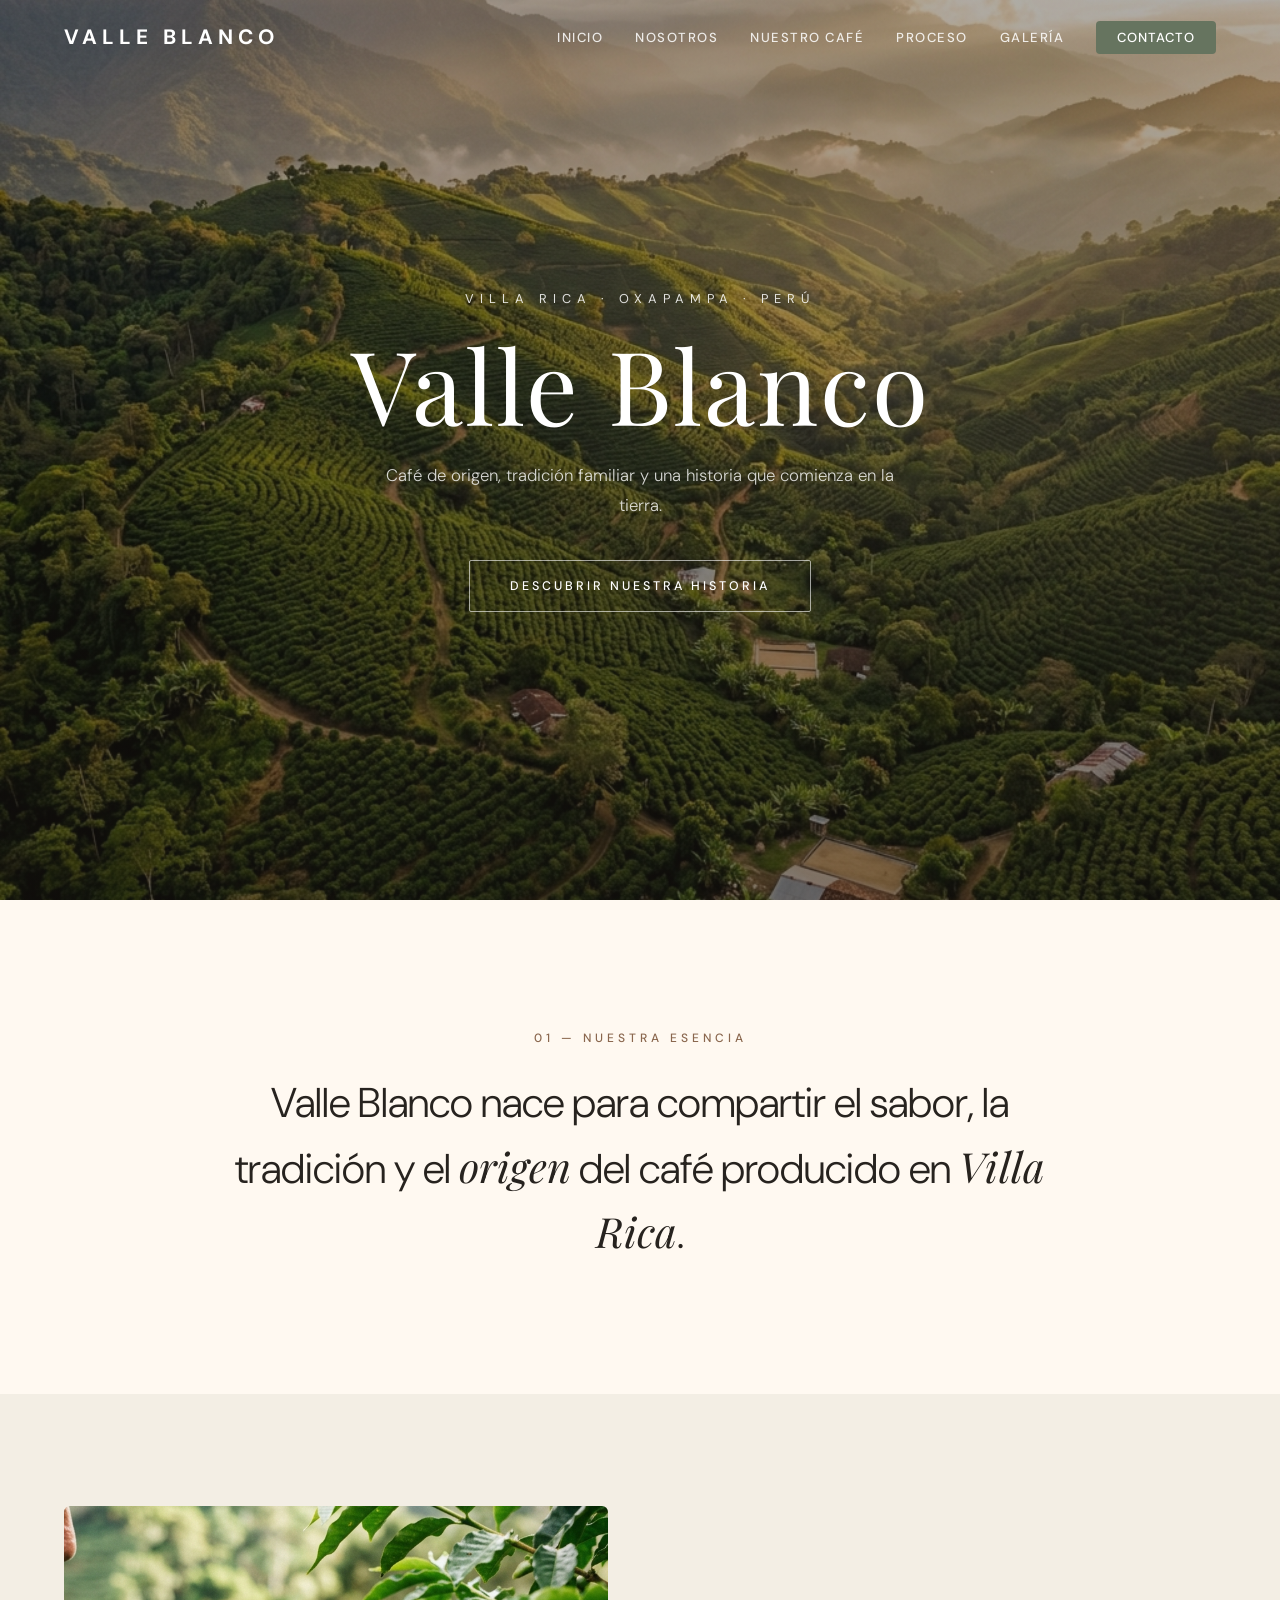
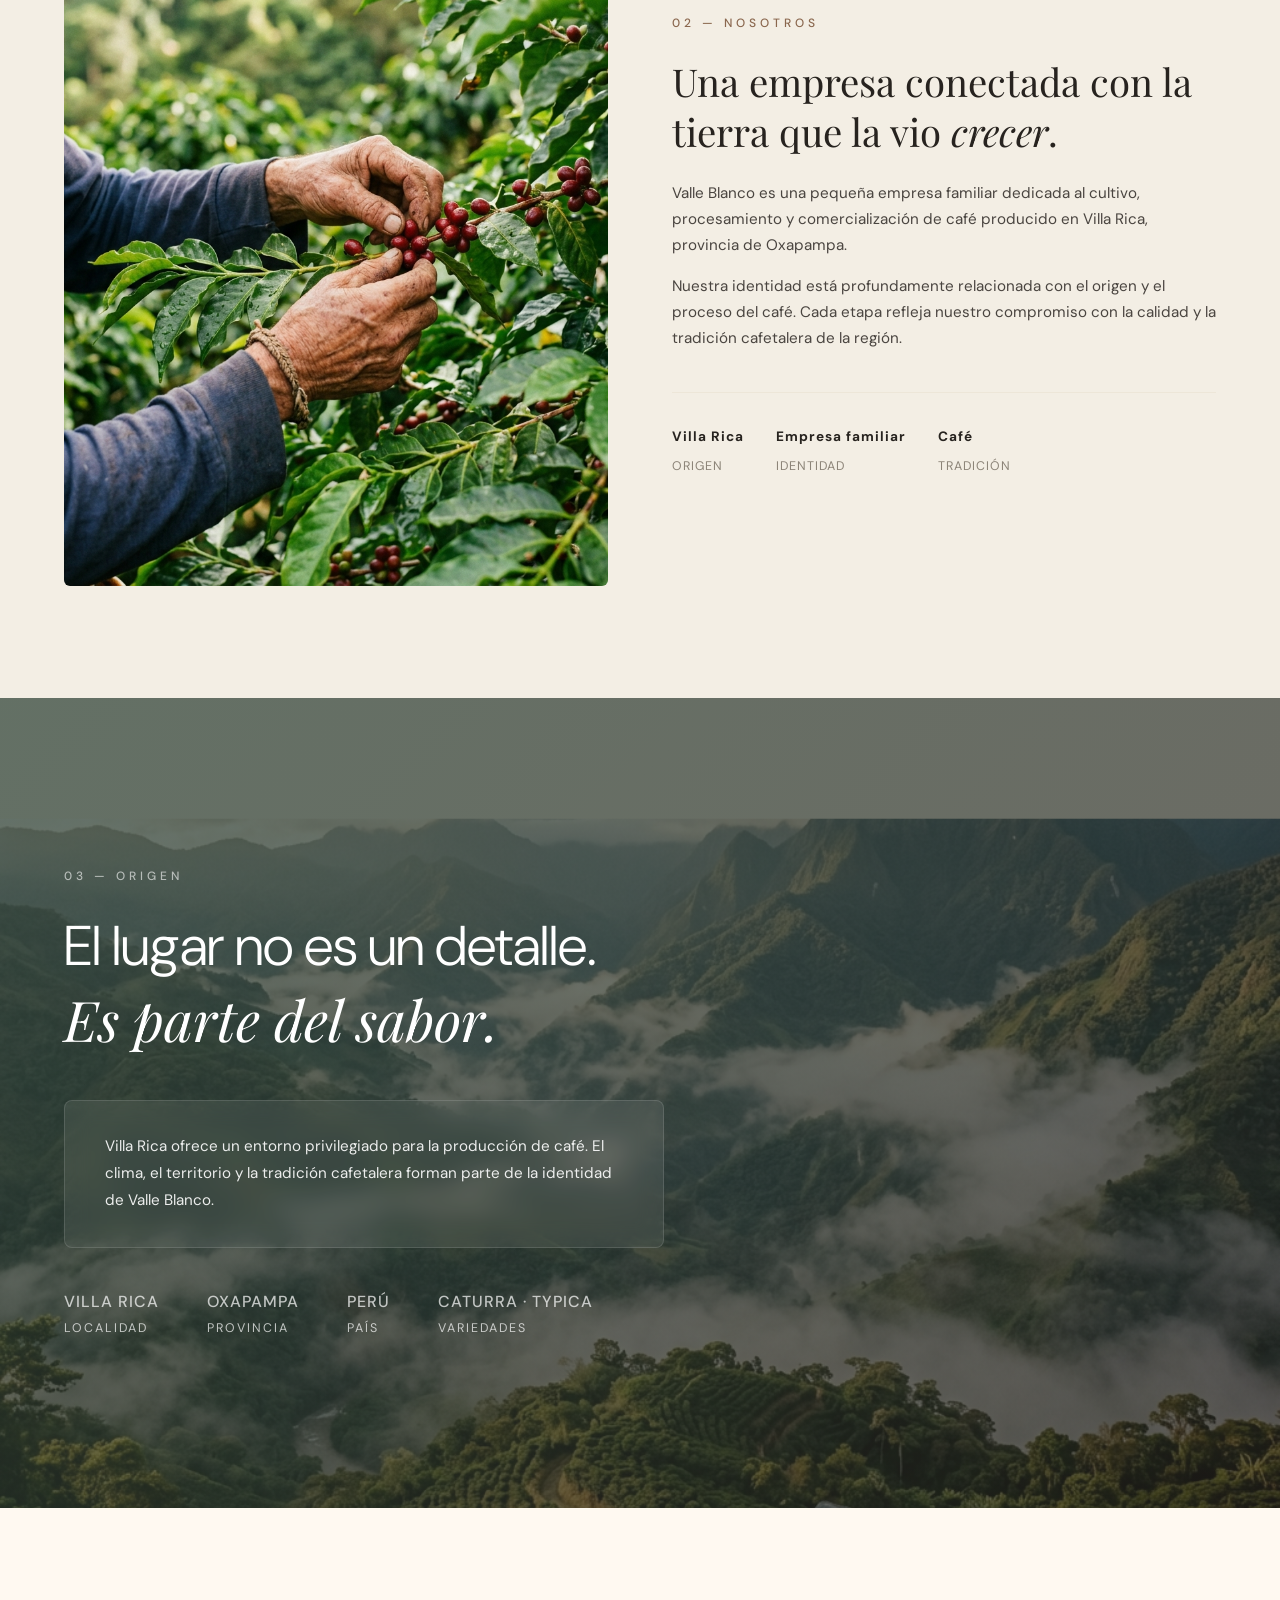
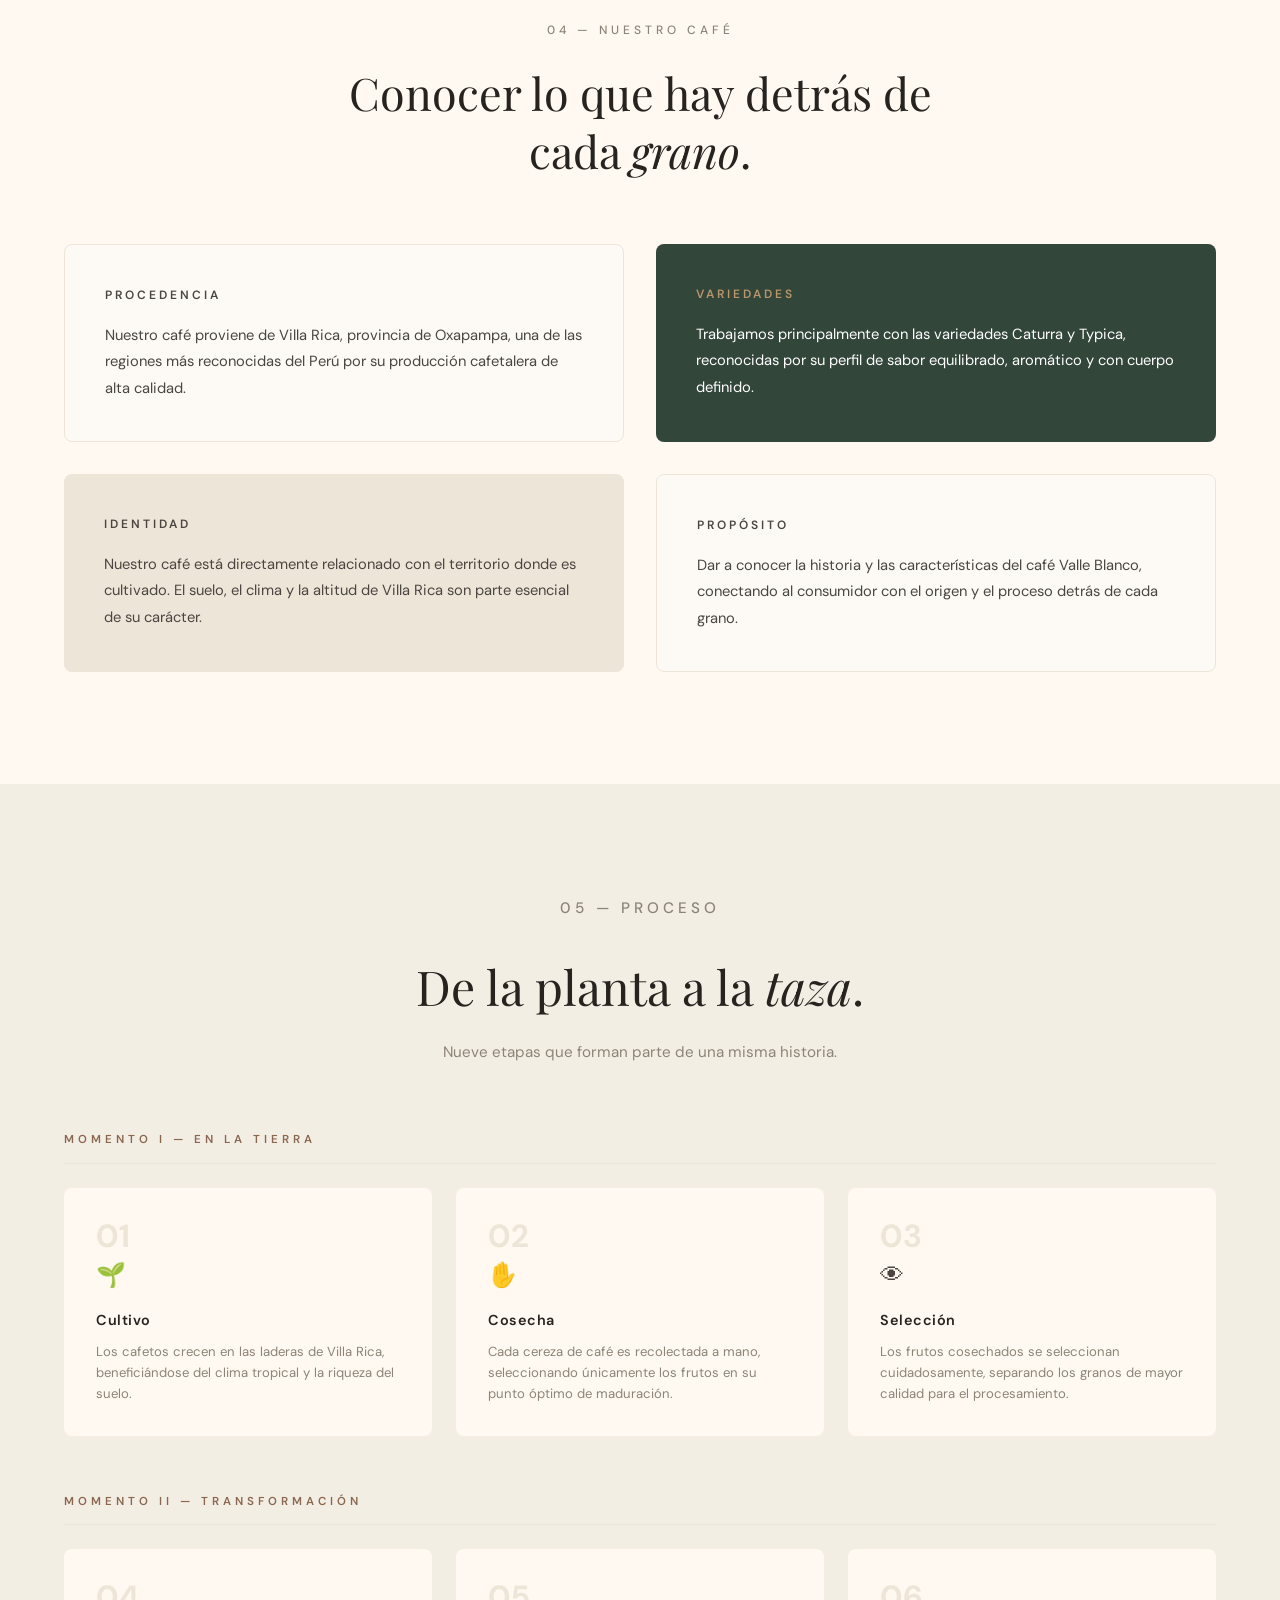
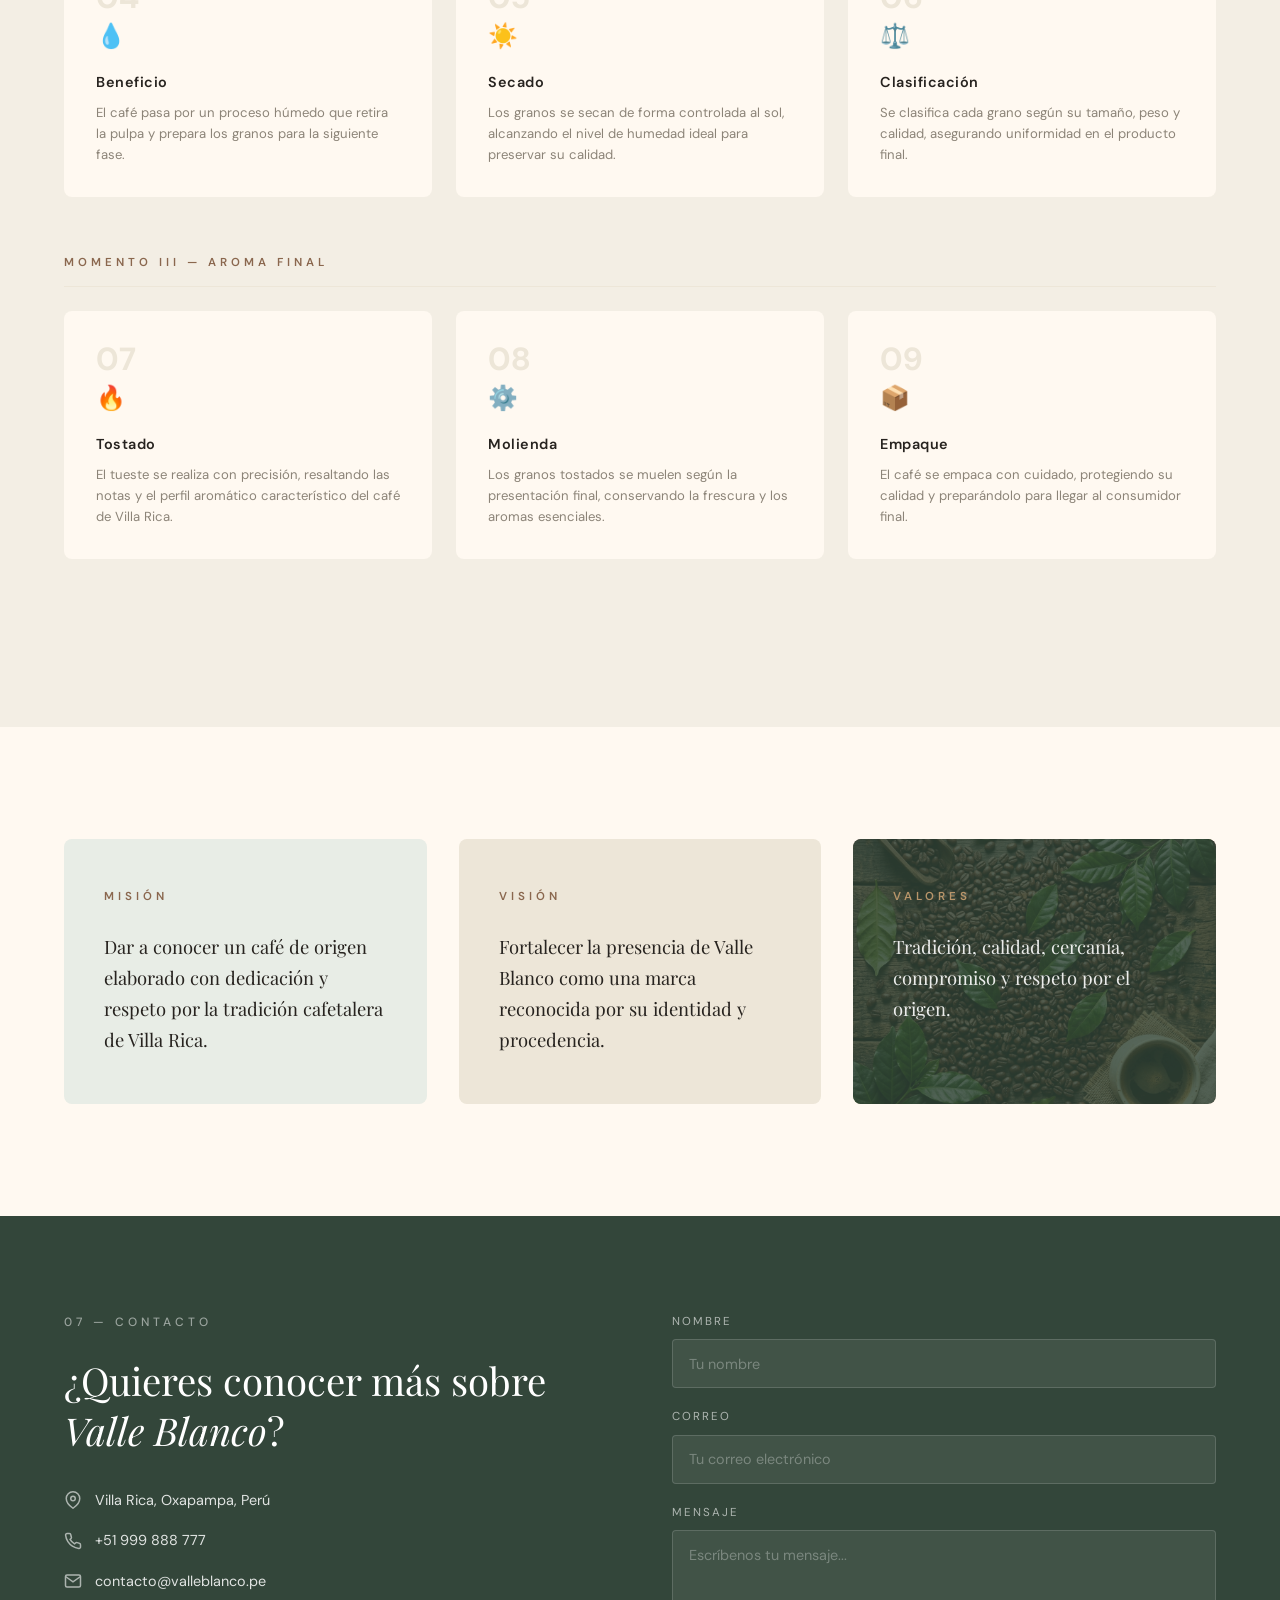
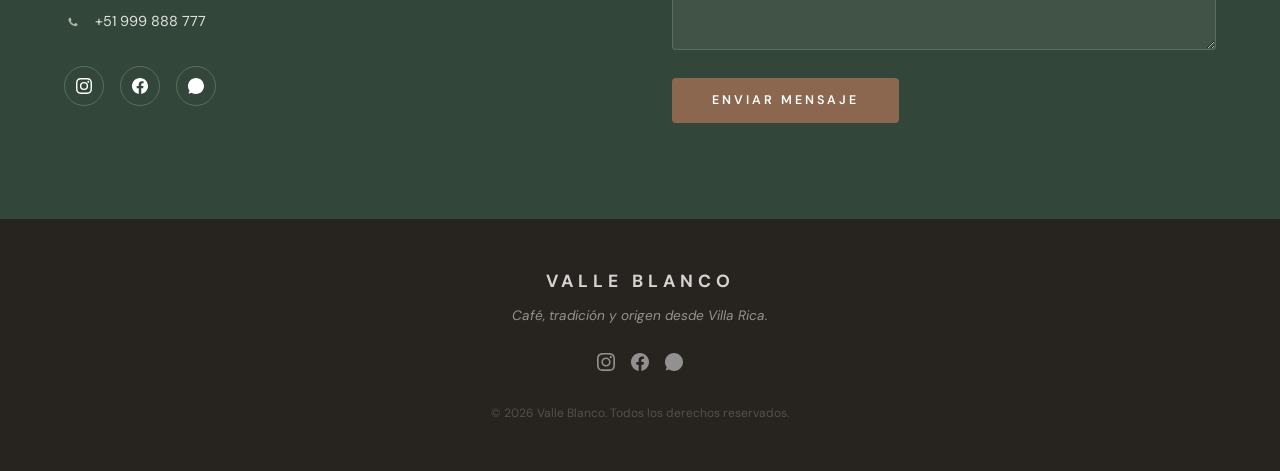
==== commit 5be00639: "c" ====
--- a/index.html
+++ b/index.html
@@ -10,37 +10,40 @@
       name="description"
       content="Valle Blanco es una empresa familiar dedicada al cultivo, procesamiento y comercialización de café producido en Villa Rica, provincia de Oxapampa, Perú."
     />
-    <link rel="stylesheet" href="css/styles.css" />
+    <link rel="stylesheet" href="../css/styles.css" />
   </head>
   <body>
     <!-- NAVBAR -->
     <nav class="navbar" id="navbar">
       <div class="container">
-        <a href="#inicio" class="navbar-brand">Valle Blanco</a>
+        <a href="index.html" class="navbar-brand">Valle Blanco</a>
         <ul class="nav-links">
-          <li><a href="#inicio">Inicio</a></li>
-          <li><a href="Html/nosotros.html">Nosotros</a></li>
-          <li><a href="Html/cafe.html">Nuestro Café</a></li>
-          <li><a href="Html/proceso.html">Proceso</a></li>
-          <li><a href="Html/Galeria.html">Galería</a></li>
-          <li><a href="Html/Contacto.html" class="nav-cta">Contacto</a></li>
+          <li><a href="index.html" class="active-link">Inicio</a></li>
+          <li><a href="nosotros.html">Nosotros</a></li>
+          <li><a href="cafe.html">Nuestro Café</a></li>
+          <li><a href="proceso.html">Proceso</a></li>
+          <li><a href="Galeria.html">Galería</a></li>
+          <li><a href="Contacto.html" class="nav-cta">Contacto</a></li>
         </ul>
-        <button class="hamburger" aria-label="Menú">
+        <button class="hamburger" aria-label="Menú" aria-expanded="false">
           <span></span><span></span><span></span>
         </button>
       </div>
     </nav>
     <div class="mobile-menu">
-      <a href="#inicio">Inicio</a><a href="Html/nosotros.html">Nosotros</a
-      ><a href="Html/cafe.html">Nuestro Café</a> <a href="Html/proceso.html">Proceso</a
-      ><a href="Html/Galeria.html">Galería</a><a href="Html/Contacto.html">Contacto</a>
+      <a href="index.html" class="active-link">Inicio</a>
+      <a href="nosotros.html">Nosotros</a>
+      <a href="cafe.html">Nuestro Café</a>
+      <a href="proceso.html">Proceso</a>
+      <a href="Galeria.html">Galería</a>
+      <a href="Contacto.html">Contacto</a>
     </div>
 
     <!-- HERO -->
     <section class="hero" id="inicio">
       <div
         class="hero-bg"
-        style="background-image: url(&quot;img/hero.png&quot;)"
+        style="background-image: url(&quot;../img/hero.png&quot;)"
       ></div>
       <div class="hero-overlay"></div>
       <div class="hero-content">
@@ -71,7 +74,7 @@
       <div class="container">
         <div class="nosotros-grid">
           <div class="nosotros-img reveal">
-            <img src="img/harvest.png" alt="Cosecha de café en Villa Rica" />
+            <img src="../img/harvest.png" alt="Cosecha de café en Villa Rica" />
           </div>
           <div class="nosotros-content">
             <p class="section-label reveal">02 — Nosotros</p>
@@ -109,7 +112,7 @@
     <section class="origen" id="origen">
       <div
         class="origen-bg"
-        style="background-image: url(&quot;img/origin.png&quot;)"
+        style="background-image: url(&quot;../img/origin.png&quot;)"
       ></div>
       <div class="origen-overlay"></div>
       <div class="origen-content container">
@@ -188,230 +191,107 @@
     <!-- PROCESO -->
     <section class="proceso" id="proceso">
       <div class="container">
-
         <div class="proceso-header">
           <p class="section-label reveal">05 — Proceso</p>
           <h2 class="reveal">De la planta a la <span class="serif">taza</span>.</h2>
           <p class="reveal">Nueve etapas que forman parte de una misma historia.</p>
-
-          <div class="proceso-progress reveal">
-            <span class="proceso-progress-bar" id="procesoProgressBar"></span>
-          </div>
-          <p class="proceso-progress-label reveal">
-            Etapa <span id="etapaActual">1</span> de 9
-          </p>
-        </div>
-
-        <!-- MOMENTO I -->
-        <div class="momento reveal" style="--bg-momento: url('img/harvest.png');">
+        </div>
+        <div class="momento reveal">
           <h3 class="momento-title">Momento I — En la tierra</h3>
           <div class="etapas-grid">
-
-            <div class="etapa" data-etapa="1">
+            <div class="etapa">
               <span class="etapa-number">01</span>
-              <div class="etapa-icon">
-                <svg viewBox="0 0 24 24">
-                  <path d="M12 22V12"/>
-                  <path d="M12 12c0-4-3-6-7-6 0 4 3 6 7 6z"/>
-                  <path d="M12 12c0-4 3-6 7-6 0 4-3 6-7 6z"/>
-                </svg>
-              </div>
+              <div class="etapa-icon">🌱</div>
               <h4>Cultivo</h4>
-              <p>Los cafetos crecen en las laderas de Villa Rica, beneficiándose del clima tropical y la riqueza del suelo.</p>
-              <div class="etapa-badges">
-                <span class="etapa-badge">6-8 meses</span>
-                <span class="etapa-badge">1,200-1,800 msnm</span>
-              </div>
-              <div class="etapa-extra">
-                <p>Las variedades Caturra y Typica se adaptan al microclima de la región, produciendo granos de perfil equilibrado.</p>
-              </div>
-            </div>
-
-            <div class="etapa" data-etapa="2">
+              <p>
+                Los cafetos crecen en las laderas de Villa Rica, beneficiándose del
+                clima tropical y la riqueza del suelo.
+              </p>
+            </div>
+            <div class="etapa">
               <span class="etapa-number">02</span>
-              <div class="etapa-icon">
-                <svg viewBox="0 0 24 24">
-                  <path d="M12 3v9"/>
-                  <path d="M8 7c0-2 1.5-4 4-4s4 2 4 4"/>
-                  <path d="M6 13c0 4 3 8 6 8s6-4 6-8"/>
-                  <circle cx="12" cy="13" r="3"/>
-                </svg>
-              </div>
+              <div class="etapa-icon">✋</div>
               <h4>Cosecha</h4>
-              <p>Cada cereza de café es recolectada a mano, seleccionando únicamente los frutos en su punto óptimo de maduración.</p>
-              <div class="etapa-badges">
-                <span class="etapa-badge">Manual</span>
-                <span class="etapa-badge">Mayo - Agosto</span>
-              </div>
-              <div class="etapa-extra">
-                <p>Solo se recolectan las cerezas rojas; las verdes se dejan para la siguiente pasada, garantizando uniformidad.</p>
-              </div>
-            </div>
-
-            <div class="etapa" data-etapa="3">
+              <p>
+                Cada cereza de café es recolectada a mano, seleccionando únicamente
+                los frutos en su punto óptimo de maduración.
+              </p>
+            </div>
+            <div class="etapa">
               <span class="etapa-number">03</span>
-              <div class="etapa-icon">
-                <svg viewBox="0 0 24 24">
-                  <circle cx="11" cy="11" r="7"/>
-                  <path d="M21 21l-4.3-4.3"/>
-                  <path d="M11 8v6M8 11h6"/>
-                </svg>
-              </div>
+              <div class="etapa-icon">👁</div>
               <h4>Selección</h4>
-              <p>Los frutos cosechados se seleccionan cuidadosamente, separando los granos de mayor calidad para el procesamiento.</p>
-              <div class="etapa-badges">
-                <span class="etapa-badge">Control de calidad</span>
-              </div>
-              <div class="etapa-extra">
-                <p>Se descartan cerezas dañadas o inmaduras que afectarían el sabor final del café.</p>
-              </div>
-            </div>
-
-          </div>
-        </div>
-
-        <!-- MOMENTO II -->
-        <div class="momento reveal" style="--bg-momento: url('img/drying.png');">
+              <p>
+                Los frutos cosechados se seleccionan cuidadosamente, separando los
+                granos de mayor calidad para el procesamiento.
+              </p>
+            </div>
+          </div>
+        </div>
+        <div class="momento reveal">
           <h3 class="momento-title">Momento II — Transformación</h3>
           <div class="etapas-grid">
-
-            <div class="etapa" data-etapa="4">
+            <div class="etapa">
               <span class="etapa-number">04</span>
-              <div class="etapa-icon">
-                <svg viewBox="0 0 24 24">
-                  <path d="M12 2s6 6 6 11a6 6 0 11-12 0c0-5 6-11 6-11z"/>
-                </svg>
-              </div>
+              <div class="etapa-icon">💧</div>
               <h4>Beneficio</h4>
-              <p>El café pasa por un proceso húmedo que retira la pulpa y prepara los granos para la siguiente fase.</p>
-              <div class="etapa-badges">
-                <span class="etapa-badge">Proceso húmedo</span>
-                <span class="etapa-badge">12-24 h</span>
-              </div>
-              <div class="etapa-extra">
-                <p>El despulpado y fermentación controlada desarrollan las notas frutales y ácidas del café.</p>
-              </div>
-            </div>
-
-            <div class="etapa" data-etapa="5">
+              <p>
+                El café pasa por un proceso húmedo que retira la pulpa y prepara los
+                granos para la siguiente fase.
+              </p>
+            </div>
+            <div class="etapa">
               <span class="etapa-number">05</span>
-              <div class="etapa-icon">
-                <svg viewBox="0 0 24 24">
-                  <circle cx="12" cy="12" r="4"/>
-                  <path d="M12 2v3M12 19v3M2 12h3M19 12h3M4.9 4.9l2.1 2.1M17 17l2.1 2.1M19.1 4.9L17 7M7 17l-2.1 2.1"/>
-                </svg>
-              </div>
+              <div class="etapa-icon">☀️</div>
               <h4>Secado</h4>
-              <p>Los granos se secan de forma controlada al sol, alcanzando el nivel de humedad ideal para preservar su calidad.</p>
-              <div class="etapa-badges">
-                <span class="etapa-badge">Al sol</span>
-                <span class="etapa-badge">10-14 días</span>
-              </div>
-              <div class="etapa-extra">
-                <p>El secado lento y uniforme conserva los aceites esenciales responsables del aroma.</p>
-              </div>
-            </div>
-
-            <div class="etapa" data-etapa="6">
+              <p>
+                Los granos se secan de forma controlada al sol, alcanzando el nivel
+                de humedad ideal para preservar su calidad.
+              </p>
+            </div>
+            <div class="etapa">
               <span class="etapa-number">06</span>
-              <div class="etapa-icon">
-                <svg viewBox="0 0 24 24">
-                  <path d="M12 3v18"/>
-                  <path d="M5 8h14"/>
-                  <path d="M7 8l-2 8a3 3 0 006 0L9 8"/>
-                  <path d="M17 8l-2 8a3 3 0 006 0l-2-8"/>
-                </svg>
-              </div>
+              <div class="etapa-icon">⚖️</div>
               <h4>Clasificación</h4>
-              <p>Se clasifica cada grano según su tamaño, peso y calidad, asegurando uniformidad en el producto final.</p>
-              <div class="etapa-badges">
-                <span class="etapa-badge">Por tamaño</span>
-                <span class="etapa-badge">Por peso</span>
-              </div>
-              <div class="etapa-extra">
-                <p>Solo los granos de mayor puntaje pasan a la etapa de tostado para la marca Valle Blanco.</p>
-              </div>
-            </div>
-
-          </div>
-        </div>
-
-        <!-- DATO CURIOSO -->
-        <aside class="proceso-dato reveal">
-          <p class="proceso-dato-label">¿Sabías que...?</p>
-          <p class="proceso-dato-text">
-            El café de Villa Rica crece a más de <strong>1,600 msnm</strong>,
-            altitud que intensifica su perfil aromático y le da cuerpo a cada taza.
-          </p>
-        </aside>
-
-        <!-- MOMENTO III -->
-        <div class="momento reveal" style="--bg-momento: url('img/beans.png');">
+              <p>
+                Se clasifica cada grano según su tamaño, peso y calidad, asegurando
+                uniformidad en el producto final.
+              </p>
+            </div>
+          </div>
+        </div>
+        <div class="momento reveal">
           <h3 class="momento-title">Momento III — Aroma final</h3>
           <div class="etapas-grid">
-
-            <!-- TARJETA DESTACADA -->
-            <div class="etapa etapa--destacada" data-etapa="7">
+            <div class="etapa">
               <span class="etapa-number">07</span>
-              <div class="etapa-icon">
-                <svg viewBox="0 0 24 24">
-                  <path d="M12 3s4 5 4 9a4 4 0 01-8 0c0-4 4-9 4-9z"/>
-                  <path d="M9 18h6M10 21h4"/>
-                </svg>
-              </div>
+              <div class="etapa-icon">🔥</div>
               <h4>Tostado</h4>
-              <p>El tueste se realiza con precisión, resaltando las notas y el perfil aromático característico del café de Villa Rica.</p>
-              <div class="etapa-badges">
-                <span class="etapa-badge">180-220 °C</span>
-                <span class="etapa-badge">12-18 min</span>
-                <span class="etapa-badge">Artesanal</span>
-              </div>
-              <div class="etapa-extra">
-                <p>El punto exacto de tueste define el balance entre acidez, cuerpo y dulzor. Es la etapa más artesanal del proceso.</p>
-              </div>
-            </div>
-
-            <div class="etapa" data-etapa="8">
+              <p>
+                El tueste se realiza con precisión, resaltando las notas y el perfil
+                aromático característico del café de Villa Rica.
+              </p>
+            </div>
+            <div class="etapa">
               <span class="etapa-number">08</span>
-              <div class="etapa-icon">
-                <svg viewBox="0 0 24 24">
-                  <circle cx="12" cy="12" r="8"/>
-                  <circle cx="12" cy="12" r="3"/>
-                  <path d="M12 4v2M12 18v2M4 12h2M18 12h2"/>
-                </svg>
-              </div>
+              <div class="etapa-icon">⚙️</div>
               <h4>Molienda</h4>
-              <p>Los granos tostados se muelen según la presentación final, conservando la frescura y los aromas esenciales.</p>
-              <div class="etapa-badges">
-                <span class="etapa-badge">Fina / Media</span>
-              </div>
-              <div class="etapa-extra">
-                <p>El grosor de la molienda se ajusta al método de preparación: espresso, prensa francesa o filtrado.</p>
-              </div>
-            </div>
-
-            <div class="etapa" data-etapa="9">
+              <p>
+                Los granos tostados se muelen según la presentación final,
+                conservando la frescura y los aromas esenciales.
+              </p>
+            </div>
+            <div class="etapa">
               <span class="etapa-number">09</span>
-              <div class="etapa-icon">
-                <svg viewBox="0 0 24 24">
-                  <path d="M21 8l-9-5-9 5 9 5 9-5z"/>
-                  <path d="M3 8v8l9 5 9-5V8"/>
-                  <path d="M12 13v8"/>
-                </svg>
-              </div>
+              <div class="etapa-icon">📦</div>
               <h4>Empaque</h4>
-              <p>El café se empaca con cuidado, protegiendo su calidad y preparándolo para llegar al consumidor final.</p>
-              <div class="etapa-badges">
-                <span class="etapa-badge">Válvula unidireccional</span>
-              </div>
-              <div class="etapa-extra">
-                <p>El empaque con válvula permite liberar CO₂ sin dejar entrar oxígeno, conservando la frescura por más tiempo.</p>
-              </div>
-            </div>
-
-          </div>
-        </div>
-
+              <p>
+                El café se empaca con cuidado, protegiendo su calidad y preparándolo
+                para llegar al consumidor final.
+              </p>
+            </div>
+          </div>
+        </div>
       </div>
     </section>
 
@@ -435,7 +315,7 @@
           </div>
           <div
             class="mvv-block reveal reveal-delay-2"
-            style="background-image: url(&quot;img/beans.png&quot;)"
+            style="background-image: url(&quot;../img/beans.png&quot;)"
           >
             <h3>Valores</h3>
             <p>
@@ -446,55 +326,6 @@
       </div>
     </section>
 
-    <!-- GALERÍA -->
-    <section class="galeria" id="galeria">
-      <div class="container">
-        <div class="galeria-header">
-          <p class="section-label reveal">06 — Galería</p>
-          <h2 class="reveal">
-            Imágenes que cuentan nuestra <span class="serif">historia</span>.
-          </h2>
-        </div>
-        <div class="galeria-grid reveal">
-          <div class="galeria-item">
-            <img src="img/gallery-plantation.png" alt="Plantación Villa Rica" />
-            <div class="galeria-caption">
-              <strong>Villa Rica</strong><span>Origen</span>
-            </div>
-          </div>
-          <div class="galeria-item">
-            <img src="img/cherries.png" alt="Cerezas de café" />
-            <div class="galeria-caption">
-              <strong>Cosecha</strong><span>Proceso</span>
-            </div>
-          </div>
-          <div class="galeria-item">
-            <img src="img/beans.png" alt="Granos tostados" />
-            <div class="galeria-caption">
-              <strong>Tostado</strong><span>Aroma</span>
-            </div>
-          </div>
-          <div class="galeria-item">
-            <img src="img/drying.png" alt="Secado de café" />
-            <div class="galeria-caption">
-              <strong>Secado</strong><span>Tradición</span>
-            </div>
-          </div>
-          <div class="galeria-item">
-            <img src="img/cup.png" alt="Taza de café" />
-            <div class="galeria-caption">
-              <strong>Café</strong><span>Experiencia</span>
-            </div>
-          </div>
-          <div class="galeria-item">
-            <img src="img/harvest.png" alt="Cosecha manual" />
-            <div class="galeria-caption">
-              <strong>Recolección</strong><span>Dedicación</span>
-            </div>
-          </div>
-        </div>
-      </div>
-    </section>
 
     <!-- CONTACTO -->
     <section class="contacto" id="contacto">
@@ -631,6 +462,6 @@
       </div>
     </footer>
 
-    <script src="js/main.js"></script>
+    <script src="../js/main.js"></script>
   </body>
 </html>
--- a/css/styles.css
+++ b/css/styles.css
@@ -1,3 +1,7 @@
+/* =============================================
+   VALLE BLANCO — Institutional Website
+   Premium CSS Styles
+   ============================================= */
 
 /* --- Google Fonts Import --- */
 @import url('https://fonts.googleapis.com/css2?family=DM+Sans:ital,wght@0,300;0,400;0,500;0,600;0,700;1,400&family=Playfair+Display:ital,wght@0,400;0,500;0,600;0,700;1,400;1,500&display=swap');
@@ -217,16 +221,10 @@
   max-width: 700px; margin-bottom: 2.5rem; font-weight: 300;
 }
 .origen-glass {
-  background: rgba(255, 255, 255, 0.08); 
-  -webkit-backdrop-filter: blur(12px); /* Para soporte de Safari */
-  backdrop-filter: blur(12px);
-  border: 1px solid rgba(255, 255, 255, 0.12); 
-  border-radius: 8px;
-  padding: 2rem 2.5rem; 
-  max-width: 600px; 
-  margin-bottom: 2.5rem;
-}
-
+  background: rgba(255,255,255,0.08); backdrop-filter: blur(12px);
+  border: 1px solid rgba(255,255,255,0.12); border-radius: 8px;
+  padding: 2rem 2.5rem; max-width: 600px; margin-bottom: 2.5rem;
+}
 .origen-glass p { font-size: 0.95rem; line-height: 1.8; opacity: 0.9; }
 .origen-info { display: flex; gap: 3rem; flex-wrap: wrap; }
 .origen-info-item {
@@ -266,363 +264,45 @@
 .cafe-block:nth-child(2) h3 { color: var(--brown-light); }
 .cafe-block p { font-size: 0.92rem; line-height: 1.8; }
 
-/* ==========================================
-   SECTION — PROCESO - Diri
-   ========================================== */
-.proceso {
-  padding: 7rem 0;
-  background: var(--bg-main);
-  position: relative;
-  overflow: hidden;
-}
-
-.proceso-header {
-  text-align: center;
-  margin-bottom: 5rem;
-}
+/* =============================================
+   SECTION — PROCESO
+   ============================================= */
+.proceso { padding: 7rem 0; background: var(--bg-main); }
+.proceso-header { text-align: center; margin-bottom: 4rem; }
 .proceso-header h2 {
-  font-family: var(--font-serif);
-  font-size: clamp(2rem, 4vw, 3rem);
-  color: var(--text-dark);
-  font-weight: 400;
-  margin-bottom: 0.8rem;
-  line-height: 1.2;
-}
-.proceso-header h2 .serif {
-  font-family: var(--font-serif);
-  font-style: italic;
-  color: var(--brown);
-}
-.proceso-header p {
-  color: var(--text-muted);
-  font-size: 0.95rem;
-  max-width: 500px;
-  margin: 0 auto;
-}
-
-/* --- Barra de progreso del proceso (se llena con scroll) --- */
-.proceso-progress {
-  width: 100%;
-  max-width: 400px;
-  height: 2px;
-  background: var(--bg-cream);
-  margin: 2rem auto 0.8rem;
-  border-radius: 2px;
-  overflow: hidden;
-  position: relative;
-}
-.proceso-progress-bar {
-  display: block;
-  height: 100%;
-  width: 0%;
-  background: linear-gradient(90deg, var(--green-olive), var(--brown-light));
-  border-radius: 2px;
-  transition: width 0.3s ease-out;
-}
-.proceso-progress-label {
-  font-size: 0.7rem;
-  letter-spacing: 3px;
-  text-transform: uppercase;
-  color: var(--text-muted);
-  text-align: center;
-}
-.proceso-progress-label span {
-  color: var(--brown);
-  font-weight: 600;
-}
-
-/* --- Momentos --- */
-.momento {
-  position: relative;
-  padding: 3rem 2rem;
-  margin-bottom: 4rem;
-  border-radius: 14px;
-  overflow: hidden;
-  isolation: isolate;
-}
-.momento::before {
-  content: '';
-  position: absolute;
-  inset: 0;
-  background-image: var(--bg-momento);
-  background-size: cover;
-  background-position: center;
-  opacity: 0.06;
-  z-index: -1;
-  transition: opacity 0.6s ease;
-}
-.momento:hover::before {
-  opacity: 0.12;
-}
-
+  font-family: var(--font-serif); font-size: clamp(2rem, 4vw, 3rem);
+  color: var(--text-dark); font-weight: 400; margin-bottom: 0.8rem;
+}
+.proceso-header p { color: var(--text-muted); font-size: 0.95rem; }
+
+.momento { margin-bottom: 3.5rem; }
 .momento-title {
-  font-family: var(--font-serif);
-  font-size: clamp(1.2rem, 2vw, 1.5rem);
-  font-weight: 400;
-  color: var(--green-dark);
-  letter-spacing: 0.5px;
-  margin-bottom: 2rem;
-  padding-left: 3rem;
-  position: relative;
-}
-.momento-title::before {
-  content: '';
-  position: absolute;
-  left: 0;
-  top: 50%;
-  width: 2rem;
-  height: 1px;
-  background: var(--brown-light);
-}
-
-/* --- Grid de etapas --- */
-.etapas-grid {
-  display: grid;
-  grid-template-columns: repeat(3, 1fr);
-  gap: 1.5rem;
-  position: relative;
-}
-
-/* --- Tarjeta de etapa (base) --- */
+  font-size: 0.72rem; letter-spacing: 4px; text-transform: uppercase;
+  color: var(--brown); margin-bottom: 1.5rem; padding-bottom: 0.8rem;
+  border-bottom: 1px solid var(--bg-cream); font-weight: 600;
+}
+.etapas-grid { display: grid; grid-template-columns: repeat(3, 1fr); gap: 1.5rem; }
 .etapa {
-  position: relative;
-  background: rgba(255, 249, 241, 0.75);
-  backdrop-filter: blur(10px);
-  -webkit-backdrop-filter: blur(10px);
-  border: 1px solid rgba(138, 103, 78, 0.08);
-  border-radius: 10px;
-  padding: 2.2rem 1.8rem;
-  transition: var(--transition);
-  cursor: default;
-  overflow: hidden;
-  display: flex;
-  flex-direction: column;
-}
-
-/* Línea superior que se expande al hover */
+  background: var(--bg-light); border-radius: 8px; padding: 2rem;
+  transition: var(--transition); cursor: default; position: relative; overflow: hidden;
+}
 .etapa::before {
-  content: '';
-  position: absolute;
-  top: 0;
-  left: 0;
-  width: 100%;
-  height: 3px;
-  background: linear-gradient(90deg, var(--green-olive), var(--brown-light));
-  transform: scaleX(0);
-  transform-origin: left;
-  transition: transform 0.5s ease;
-  z-index: 2;
-}
-.etapa:hover::before {
-  transform: scaleX(1);
-}
-
-.etapa:hover {
-  transform: translateY(-6px);
-  background: rgba(255, 249, 241, 1);
-  border-color: rgba(138, 103, 78, 0.2);
-  box-shadow: 0 12px 40px rgba(138, 103, 78, 0.12);
-}
-
-/* Número de etapa */
+  content: ''; position: absolute; top: 0; left: 0; width: 100%; height: 3px;
+  background: var(--green-olive); transform: scaleX(0); transform-origin: left;
+  transition: transform 0.4s ease;
+}
+.etapa:hover::before { transform: scaleX(1); }
+.etapa:hover { transform: translateY(-4px); box-shadow: var(--shadow-sm); }
 .etapa-number {
-  position: absolute;
-  top: 1.2rem;
-  right: 1.5rem;
-  font-family: var(--font-serif);
-  font-size: 2.8rem;
-  font-weight: 400;
-  line-height: 1;
-  color: var(--brown-light);
-  opacity: 0.25;
-  transition: var(--transition);
-  pointer-events: none;
-}
-.etapa:hover .etapa-number {
-  opacity: 0.6;
-  transform: translateY(-4px);
-}
-
-/* Icono SVG */
-.etapa-icon {
-  width: 42px;
-  height: 42px;
-  display: flex;
-  align-items: center;
-  justify-content: center;
-  margin-bottom: 1.2rem;
-  color: var(--green-olive);
-  transition: var(--transition);
-}
-.etapa-icon svg {
-  width: 100%;
-  height: 100%;
-  stroke: currentColor;
-  fill: none;
-  stroke-width: 1.6;
-  stroke-linecap: round;
-  stroke-linejoin: round;
-}
-.etapa:hover .etapa-icon {
-  color: var(--brown);
-  transform: scale(1.1) rotate(-4deg);
-}
-
+  font-size: 2rem; font-weight: 700; color: var(--bg-cream);
+  margin-bottom: 0.5rem; line-height: 1;
+}
+.etapa-icon { font-size: 1.5rem; margin-bottom: 0.8rem; }
 .etapa h4 {
-  font-size: 0.95rem;
-  font-weight: 600;
-  color: var(--text-dark);
-  margin-bottom: 0.6rem;
-  letter-spacing: 0.3px;
-}
-.etapa p {
-  font-size: 0.82rem;
-  color: var(--text-muted);
-  line-height: 1.65;
-}
-
-/* --- Badges (tiempo / temperatura) --- */
-.etapa-badges {
-  display: flex;
-  flex-wrap: wrap;
-  gap: 0.4rem;
-  margin-top: 1rem;
-}
-.etapa-badge {
-  font-size: 0.62rem;
-  letter-spacing: 1.5px;
-  text-transform: uppercase;
-  padding: 0.25rem 0.6rem;
-  border-radius: 20px;
-  background: var(--green-light);
-  color: var(--green-dark);
-  font-weight: 500;
-  border: 1px solid rgba(102, 116, 95, 0.15);
-}
-
-/* --- Acordeón: info extra que aparece al hover --- */
-.etapa-extra {
-  max-height: 0;
-  opacity: 0;
-  overflow: hidden;
-  transition: max-height 0.5s ease, opacity 0.4s ease, margin-top 0.4s ease;
-  margin-top: 0;
-}
-.etapa:hover .etapa-extra {
-  max-height: 200px;
-  opacity: 1;
-  margin-top: 1rem;
-  padding-top: 1rem;
-  border-top: 1px dashed rgba(138, 103, 78, 0.2);
-}
-.etapa-extra p {
-  font-size: 0.75rem;
-  font-style: italic;
-  color: var(--brown);
-  line-height: 1.5;
-}
-
-/* --- Tarjeta destacada (Tostado) --- */
-.etapa--destacada {
-  grid-column: span 2;
-  background: linear-gradient(135deg, var(--green-dark), #2a3a30);
-  border-color: transparent;
-  color: #fff;
-}
-.etapa--destacada::before {
-  background: linear-gradient(90deg, var(--brown-light), var(--brown));
-}
-.etapa--destacada .etapa-number {
-  color: rgba(255, 255, 255, 0.15);
-}
-.etapa--destacada:hover .etapa-number {
-  color: rgba(255, 255, 255, 0.35);
-}
-.etapa--destacada .etapa-icon {
-  color: var(--brown-light);
-}
-.etapa--destacada:hover .etapa-icon {
-  color: #fff;
-}
-.etapa--destacada h4 {
-  color: #fff;
-  font-size: 1.1rem;
-}
-.etapa--destacada p {
-  color: rgba(255, 255, 255, 0.75);
-  font-size: 0.85rem;
-}
-.etapa--destacada .etapa-badge {
-  background: rgba(255, 255, 255, 0.1);
-  color: rgba(255, 255, 255, 0.85);
-  border-color: rgba(255, 255, 255, 0.15);
-}
-.etapa--destacada .etapa-extra {
-  border-top-color: rgba(255, 255, 255, 0.2);
-}
-.etapa--destacada .etapa-extra p {
-  color: rgba(255, 255, 255, 0.7);
-}
-
-/* --- Fix: hover de tarjeta destacada mantiene fondo oscuro --- */
-.etapa--destacada:hover {
-  background: linear-gradient(135deg, #2a3a30, var(--green-dark));
-  border-color: transparent;
-  box-shadow: 0 16px 50px rgba(42, 58, 48, 0.35);
-}
-.etapa--destacada:hover h4 {
-  color: #fff;
-}
-.etapa--destacada:hover p {
-  color: rgba(255, 255, 255, 0.85);
-}
-.etapa--destacada:hover .etapa-badge {
-  background: rgba(255, 255, 255, 0.12);
-  color: rgba(255, 255, 255, 0.9);
-  border-color: rgba(255, 255, 255, 0.2);
-}
-/* --- Dato curioso --- */
-.proceso-dato {
-  margin: 3rem auto;
-  max-width: 720px;
-  text-align: center;
-  padding: 2.5rem 2rem;
-  background: linear-gradient(135deg, var(--green-light), var(--bg-cream));
-  border-radius: 12px;
-  border-left: 3px solid var(--brown);
-  position: relative;
-}
-.proceso-dato-label {
-  font-size: 0.72rem;
-  letter-spacing: 4px;
-  text-transform: uppercase;
-  color: var(--brown);
-  font-weight: 600;
-  margin-bottom: 0.8rem;
-}
-.proceso-dato-text {
-  font-family: var(--font-serif);
-  font-size: 1.15rem;
-  line-height: 1.6;
-  color: var(--text-dark);
-}
-.proceso-dato-text strong {
-  color: var(--green-dark);
-  font-weight: 600;
-}
-
-/* --- Responsive de Proceso --- */
-@media (max-width: 992px) {
-  .etapas-grid { grid-template-columns: repeat(2, 1fr); }
-  .etapa--destacada { grid-column: span 2; }
-}
-@media (max-width: 600px) {
-  .etapas-grid { grid-template-columns: 1fr; }
-  .etapa--destacada { grid-column: span 1; }
-  .momento { padding: 2rem 1rem; }
-  .etapa-number { font-size: 2.2rem; }
-  .etapa-extra { max-height: none; opacity: 1; margin-top: 1rem; padding-top: 1rem; border-top: 1px dashed rgba(138,103,78,0.2); }
-}
+  font-size: 0.9rem; font-weight: 600; color: var(--text-dark);
+  margin-bottom: 0.5rem; letter-spacing: 0.5px;
+}
+.etapa p { font-size: 0.82rem; color: var(--text-muted); line-height: 1.6; }
 
 /* =============================================
    SECTION — MISIÓN, VISIÓN, VALORES
@@ -765,19 +445,10 @@
 
 /* Mobile Menu Overlay */
 .mobile-menu {
-  display: none; 
-  position: fixed; 
-  inset: 0; 
-  z-index: 999;
-  background: rgba(243, 238, 228, 0.97); 
-  -webkit-backdrop-filter: blur(20px); /* Para soporte de Safari en iOS y Mac */
-  backdrop-filter: blur(20px);
-  flex-direction: column; 
-  align-items: center; 
-  justify-content: center; 
-  gap: 2rem;
-}
-
+  display: none; position: fixed; inset: 0; z-index: 999;
+  background: rgba(243,238,228,0.97); backdrop-filter: blur(20px);
+  flex-direction: column; align-items: center; justify-content: center; gap: 2rem;
+}
 .mobile-menu.active { display: flex; }
 .mobile-menu a {
   font-size: 1.2rem; font-weight: 500; letter-spacing: 3px;
@@ -807,3 +478,155 @@
   .hero-title { letter-spacing: 0; }
   .esencia { padding: 5rem 0; }
 }
+
+
+/* =============================================
+   GALLERY PAGE — INDEPENDENT
+   ============================================= */
+.inner-page .navbar {
+  background: rgba(243,238,228,0.96);
+  backdrop-filter: blur(16px); -webkit-backdrop-filter: blur(16px);
+  box-shadow: var(--shadow-sm);
+}
+.inner-page .navbar-brand,
+.inner-page .nav-links a { color: var(--text-body); }
+.inner-page .nav-links a:hover,
+.inner-page .nav-links a.active-link { color: var(--text-dark); }
+.inner-page .hamburger span { background: var(--text-dark); }
+
+.gallery-page-hero {
+  position: relative; min-height: 72vh; margin-top: 0;
+  display: flex; align-items: flex-end; overflow: hidden;
+}
+.gallery-page-hero > img {
+  position: absolute; inset: 0; width: 100%; height: 100%; object-fit: cover;
+}
+.gallery-page-hero-overlay {
+  position: absolute; inset: 0;
+  background: linear-gradient(180deg, rgba(20,25,20,.15) 15%, rgba(24,27,23,.72) 100%);
+}
+.gallery-page-hero-content {
+  position: relative; z-index: 2; color: #fff; padding: 12rem 0 5rem;
+}
+.gallery-page-hero-content .section-label { color: rgba(255,255,255,.72); margin-bottom: .8rem; }
+.gallery-page-hero-content h1 {
+  font-family: var(--font-serif); font-weight: 400;
+  font-size: clamp(3rem, 7vw, 6.6rem); line-height: .98; letter-spacing: -2px;
+  max-width: 900px; margin-bottom: 1.6rem;
+}
+.gallery-page-hero-content p:last-child {
+  max-width: 620px; font-size: 1rem; color: rgba(255,255,255,.82); line-height: 1.8;
+}
+.gallery-page { background: var(--bg-main); }
+.gallery-intro { padding: 6rem 0 4rem; }
+.gallery-intro-grid {
+  display: grid; grid-template-columns: 1.05fr .95fr; gap: 5rem; align-items: end;
+}
+.gallery-intro h2, .gallery-toolbar h2 {
+  font-family: var(--font-serif); font-weight: 400; color: var(--text-dark);
+  font-size: clamp(2rem, 4vw, 3.5rem); line-height: 1.15;
+}
+.gallery-intro-copy { max-width: 590px; color: var(--text-body); }
+
+.gallery-collection { padding: 2rem 0 7rem; }
+.gallery-toolbar {
+  display: flex; justify-content: space-between; align-items: end;
+  gap: 2rem; margin-bottom: 2.5rem;
+}
+.gallery-filters { display: flex; flex-wrap: wrap; gap: .65rem; justify-content: flex-end; }
+.gallery-filter {
+  border: 1px solid rgba(39,35,31,.18); background: transparent; color: var(--text-body);
+  border-radius: 999px; padding: .65rem 1.15rem; font-size: .75rem;
+  letter-spacing: 1px; text-transform: uppercase; transition: var(--transition);
+}
+.gallery-filter:hover, .gallery-filter.active {
+  background: var(--green-dark); color: #fff; border-color: var(--green-dark);
+}
+.gallery-page-grid {
+  display: grid; grid-template-columns: repeat(12, 1fr); grid-auto-rows: 210px; gap: 1rem;
+}
+.gallery-card {
+  grid-column: span 4; position: relative; overflow: hidden; border-radius: 7px;
+  background: var(--bg-cream); padding: 0; text-align: left; min-height: 210px;
+  box-shadow: 0 0 0 rgba(0,0,0,0); transition: opacity .25s ease, transform .35s ease, box-shadow .35s ease;
+}
+.gallery-card-wide { grid-column: span 8; }
+.gallery-card-tall { grid-row: span 2; }
+.gallery-card.is-hidden { display: none; }
+.gallery-card img {
+  width: 100%; height: 100%; object-fit: cover; transition: transform .65s ease, filter .4s ease;
+}
+.gallery-card::after {
+  content: ''; position: absolute; inset: 0;
+  background: linear-gradient(180deg, transparent 45%, rgba(24,25,22,.78) 100%);
+  transition: background .35s ease;
+}
+.gallery-card:hover { transform: translateY(-3px); box-shadow: var(--shadow-md); }
+.gallery-card:hover img { transform: scale(1.045); }
+.gallery-card:focus-visible { outline: 3px solid var(--brown-light); outline-offset: 3px; }
+.gallery-card-caption {
+  position: absolute; z-index: 2; left: 1.4rem; right: 1.4rem; bottom: 1.2rem; color: #fff;
+  display: flex; flex-direction: column; align-items: flex-start;
+}
+.gallery-card-caption strong { font-family: var(--font-serif); font-size: 1.35rem; font-weight: 500; }
+.gallery-card-caption small { font-size: .67rem; letter-spacing: 2.2px; text-transform: uppercase; opacity: .72; }
+
+.gallery-source-note {
+  margin: 1.35rem 0 0; font-size: .78rem; line-height: 1.7; color: rgba(55,49,43,.68);
+  max-width: 940px;
+}
+.gallery-source-note strong { color: var(--text-dark); font-weight: 600; }
+
+.gallery-story { background: var(--green-dark); color: #fff; padding: 6.5rem 0; }
+.gallery-story-inner { max-width: 950px; text-align: center; }
+.gallery-story .section-label { color: rgba(255,255,255,.5); }
+.gallery-story blockquote {
+  font-family: var(--font-serif); font-style: italic; font-size: clamp(2rem, 4.6vw, 4rem);
+  font-weight: 400; line-height: 1.25; margin-bottom: 2.3rem;
+}
+.gallery-story-link {
+  display: inline-flex; gap: .75rem; align-items: center; text-transform: uppercase;
+  letter-spacing: 2px; font-size: .72rem; border-bottom: 1px solid rgba(255,255,255,.35); padding-bottom: .35rem;
+}
+.gallery-story-link:hover { color: var(--brown-light); border-color: var(--brown-light); }
+
+.gallery-lightbox {
+  position: fixed; inset: 0; z-index: 3000; background: rgba(16,17,15,.93);
+  display: flex; align-items: center; justify-content: center; padding: 4.5rem 1.5rem 2rem;
+  opacity: 0; visibility: hidden; transition: opacity .3s ease, visibility .3s ease;
+}
+.gallery-lightbox.open { opacity: 1; visibility: visible; }
+.gallery-lightbox-content { width: min(1000px, 100%); max-height: 88vh; }
+.gallery-lightbox-content img {
+  width: 100%; max-height: 72vh; object-fit: contain; border-radius: 6px; background: #111;
+}
+.gallery-lightbox-caption { color: #fff; padding-top: 1rem; }
+.gallery-lightbox-caption strong { font-family: var(--font-serif); font-size: 1.5rem; font-weight: 500; }
+.gallery-lightbox-caption p { color: rgba(255,255,255,.65); font-size: .9rem; margin-top: .2rem; }
+.gallery-lightbox-close {
+  position: absolute; top: 1rem; right: 1.5rem; background: transparent; color: #fff;
+  font-size: 2.4rem; line-height: 1; width: 44px; height: 44px; opacity: .8;
+}
+.gallery-lightbox-close:hover { opacity: 1; }
+
+@media (max-width: 992px) {
+  .gallery-intro-grid { grid-template-columns: 1fr; gap: 1.5rem; }
+  .gallery-toolbar { align-items: flex-start; flex-direction: column; }
+  .gallery-filters { justify-content: flex-start; }
+  .gallery-page-grid { grid-template-columns: repeat(2, 1fr); grid-auto-rows: 240px; }
+  .gallery-card, .gallery-card-wide { grid-column: span 1; }
+  .gallery-card-tall { grid-row: span 2; }
+}
+@media (max-width: 600px) {
+  .gallery-page-hero { min-height: 64vh; }
+  .gallery-page-hero-content { padding: 9rem 0 3.5rem; }
+  .gallery-page-hero-content h1 { letter-spacing: -1px; }
+  .gallery-intro { padding: 4rem 0 2.5rem; }
+  .gallery-collection { padding-bottom: 4.5rem; }
+  .gallery-page-grid { grid-template-columns: 1fr; grid-auto-rows: 260px; }
+  .gallery-card, .gallery-card-wide { grid-column: span 1; }
+  .gallery-card-tall { grid-row: span 1; }
+  .gallery-filters { gap: .45rem; }
+  .gallery-filter { padding: .55rem .85rem; font-size: .68rem; }
+  .gallery-story { padding: 4.5rem 0; }
+}
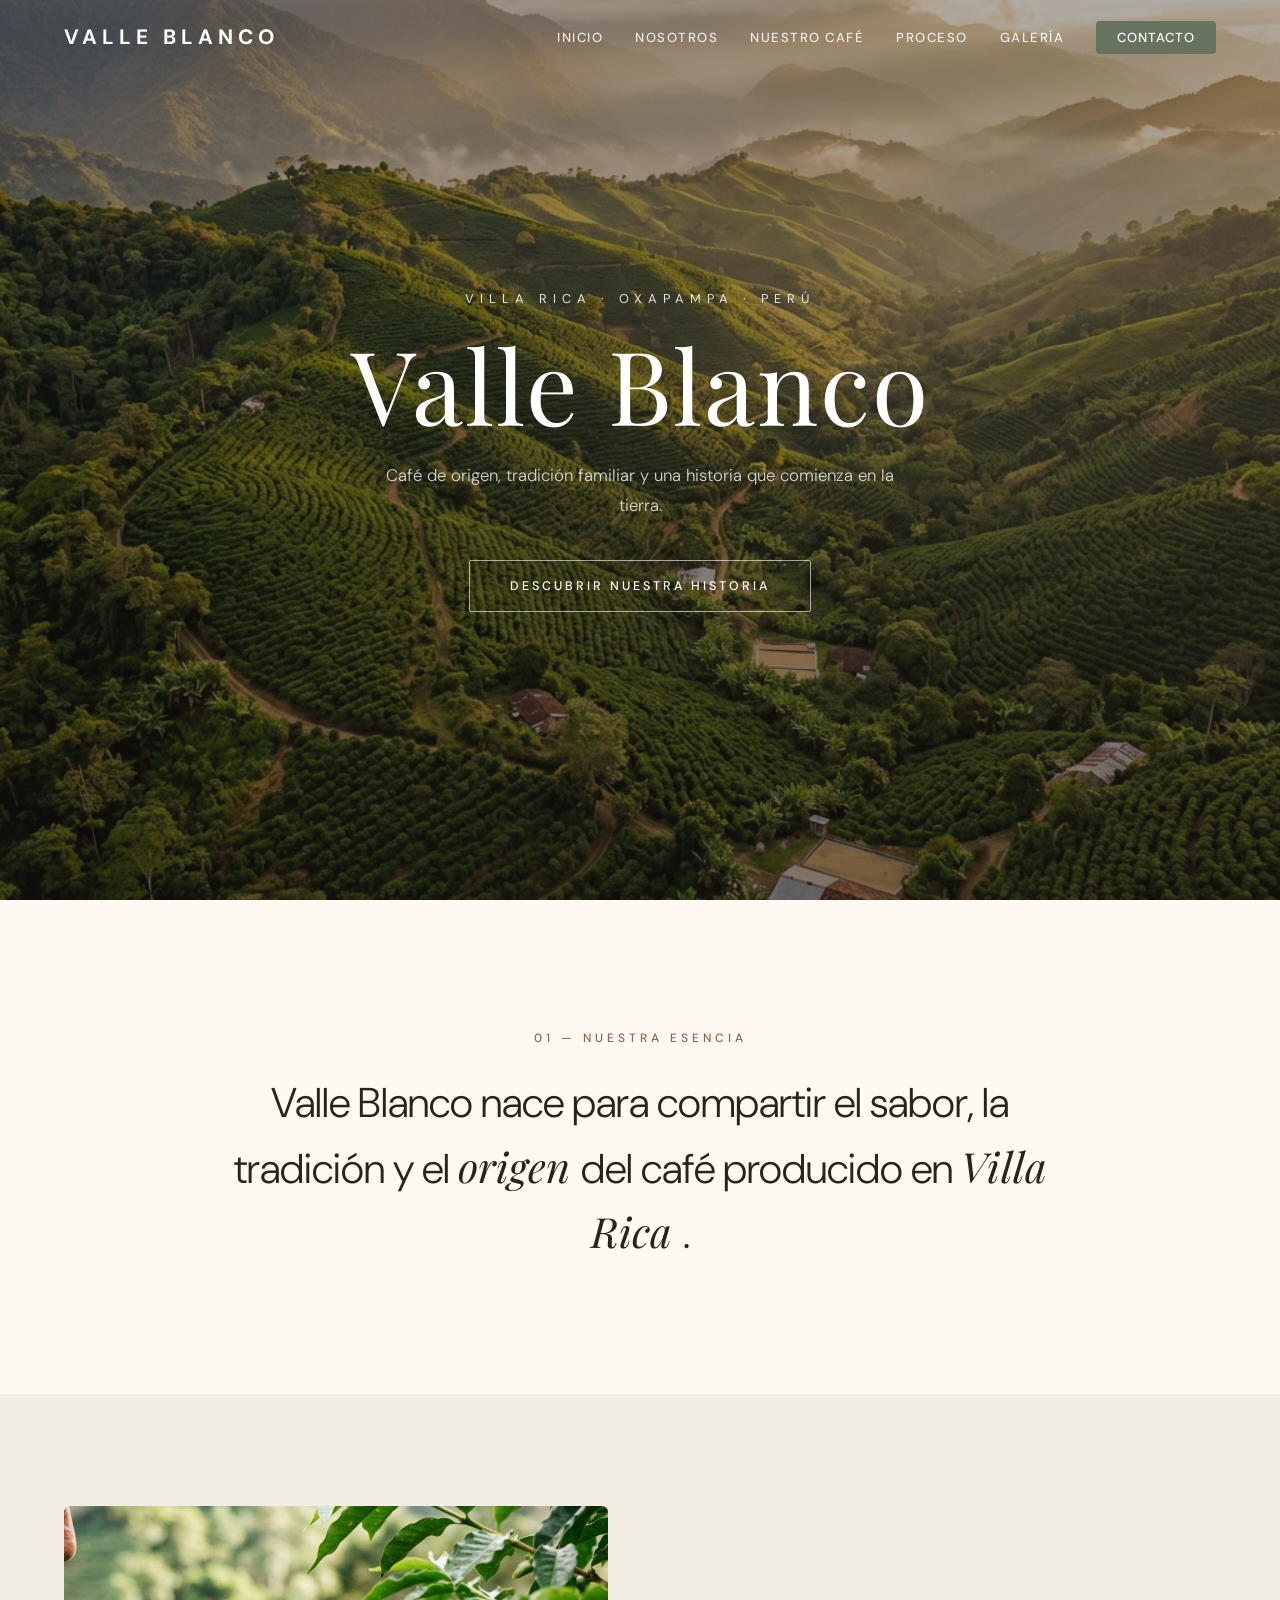
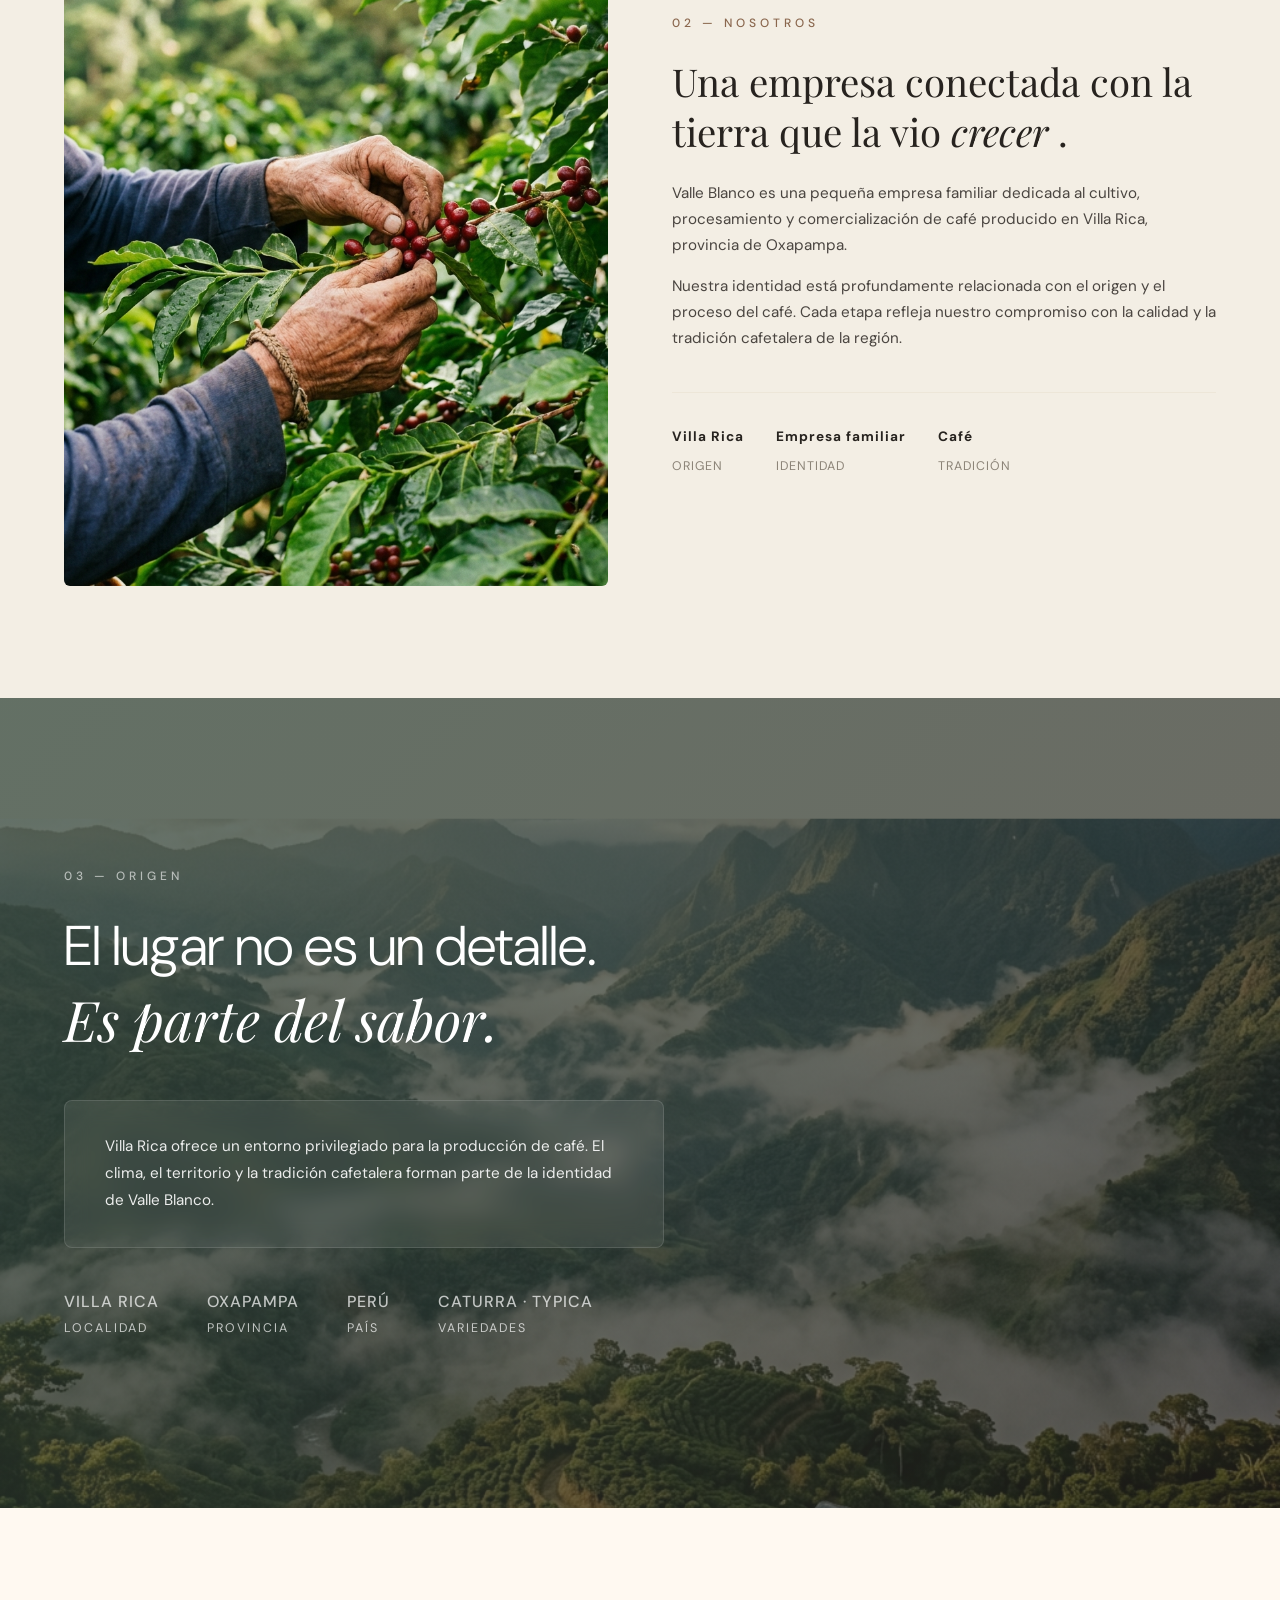
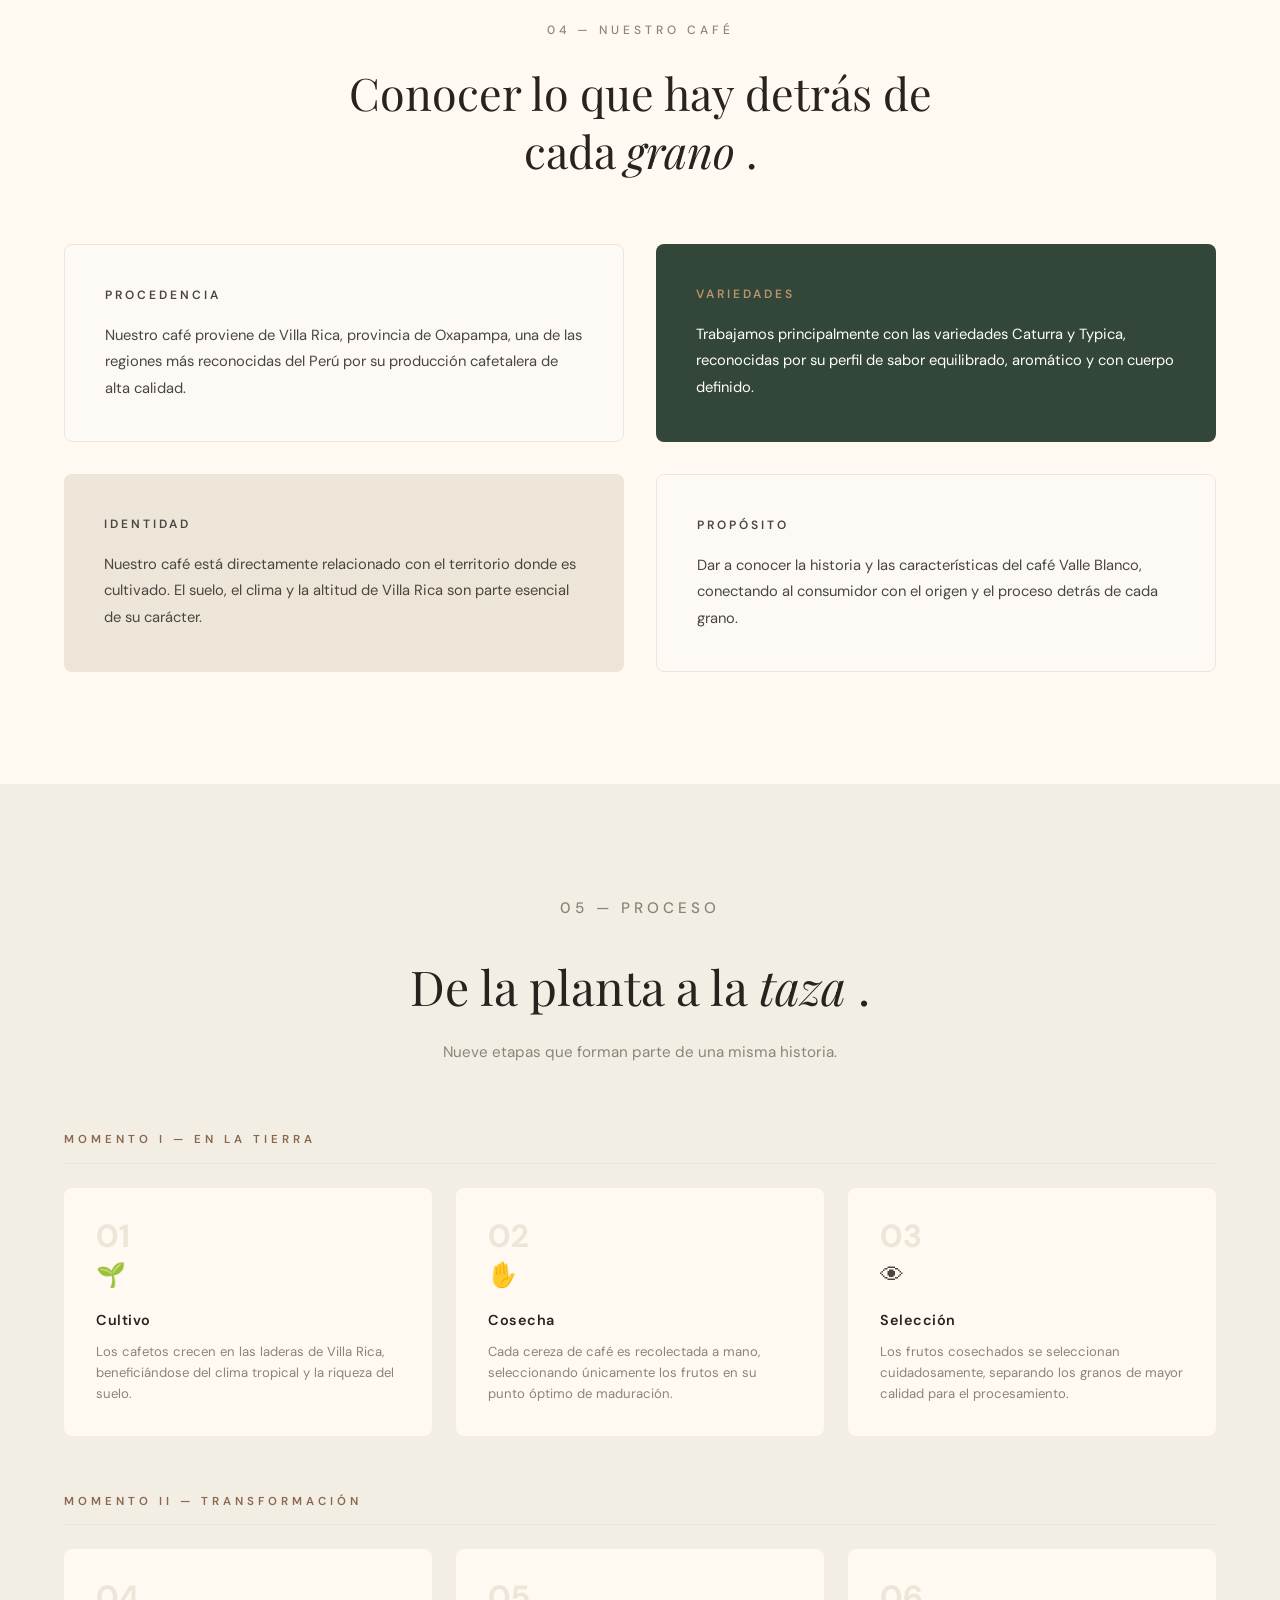
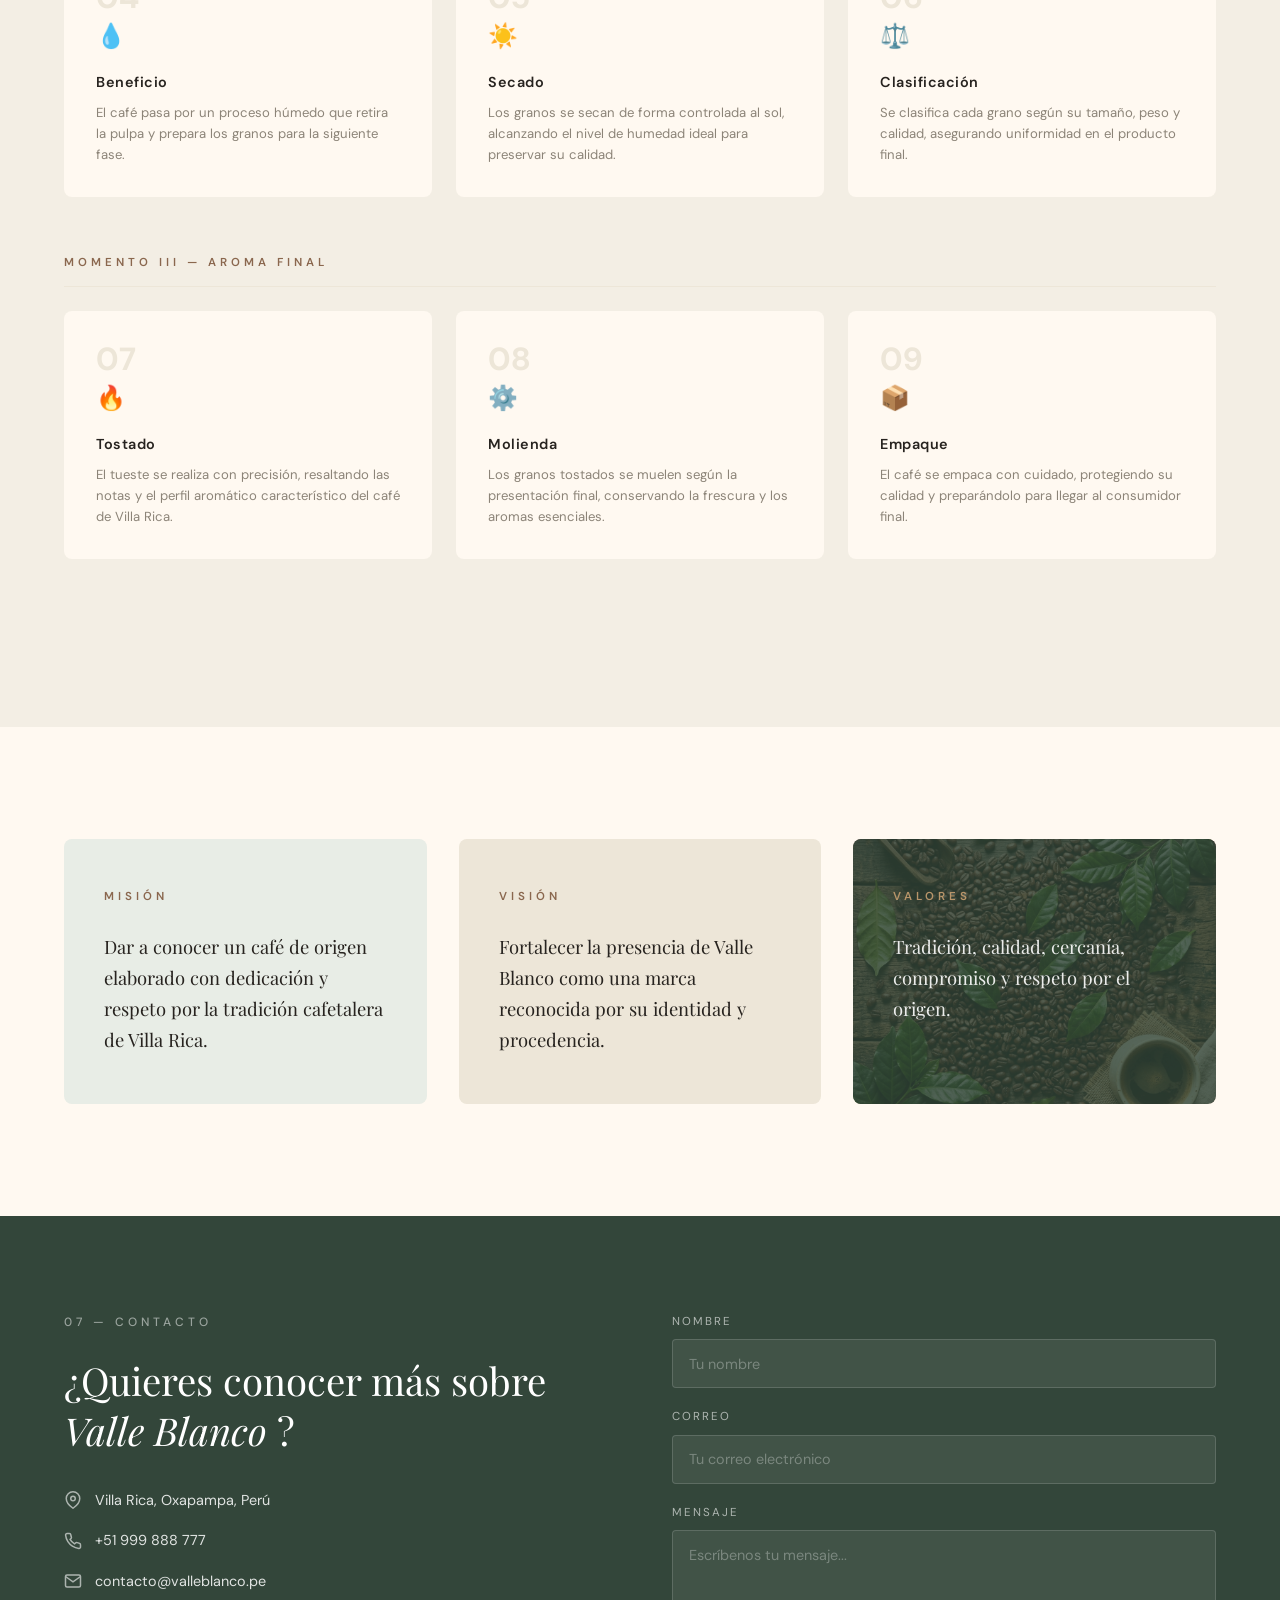
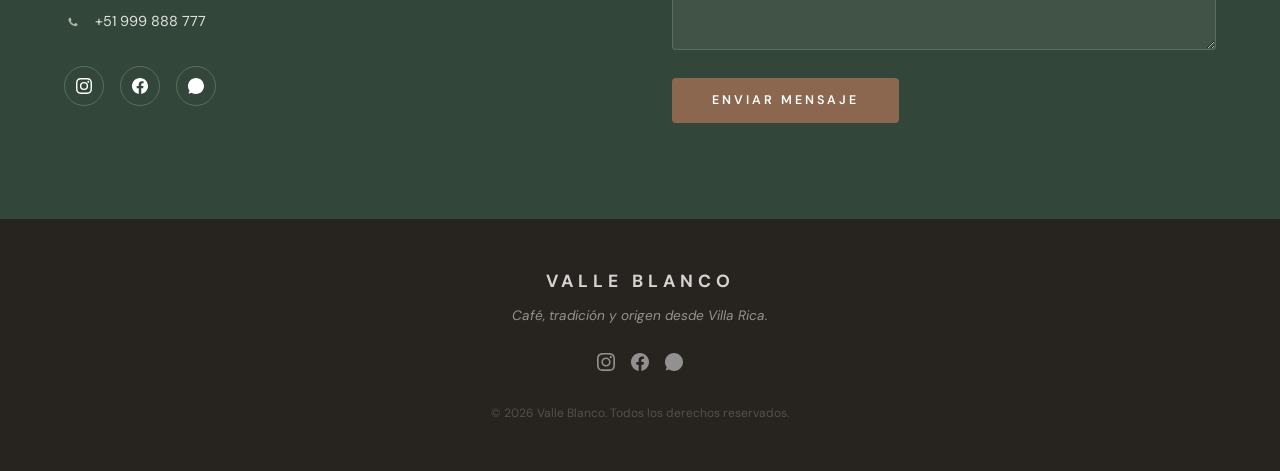
==== commit aac9cfe5: "cambio" ====
--- a/index.html
+++ b/index.html
@@ -3,465 +3,1428 @@
   <head>
     <meta charset="UTF-8" />
     <meta name="viewport" content="width=device-width, initial-scale=1.0" />
+
     <title>
       Valle Blanco — Café de origen desde Villa Rica, Oxapampa, Perú
     </title>
+
     <meta
       name="description"
       content="Valle Blanco es una empresa familiar dedicada al cultivo, procesamiento y comercialización de café producido en Villa Rica, provincia de Oxapampa, Perú."
     />
-    <link rel="stylesheet" href="../css/styles.css" />
+
+    <link rel="stylesheet" href="css/styles.css" />
   </head>
+
   <body>
-    <!-- NAVBAR -->
+
+    <!-- =========================
+         NAVBAR
+    ========================== -->
     <nav class="navbar" id="navbar">
       <div class="container">
-        <a href="index.html" class="navbar-brand">Valle Blanco</a>
+
+        <a href="index.html" class="navbar-brand">
+          Valle Blanco
+        </a>
+
         <ul class="nav-links">
-          <li><a href="index.html" class="active-link">Inicio</a></li>
-          <li><a href="nosotros.html">Nosotros</a></li>
-          <li><a href="cafe.html">Nuestro Café</a></li>
-          <li><a href="proceso.html">Proceso</a></li>
-          <li><a href="Galeria.html">Galería</a></li>
-          <li><a href="Contacto.html" class="nav-cta">Contacto</a></li>
+          <li>
+            <a href="index.html" class="active-link">
+              Inicio
+            </a>
+          </li>
+
+          <li>
+            <a href="Html/nosotros.html">
+              Nosotros
+            </a>
+          </li>
+
+          <li>
+            <a href="Html/cafe.html">
+              Nuestro Café
+            </a>
+          </li>
+
+          <li>
+            <a href="Html/proceso.html">
+              Proceso
+            </a>
+          </li>
+
+          <li>
+            <a href="Html/Galeria.html">
+              Galería
+            </a>
+          </li>
+
+          <li>
+            <a href="Html/Contacto.html" class="nav-cta">
+              Contacto
+            </a>
+          </li>
         </ul>
-        <button class="hamburger" aria-label="Menú" aria-expanded="false">
-          <span></span><span></span><span></span>
+
+        <button
+          class="hamburger"
+          aria-label="Menú"
+          aria-expanded="false"
+        >
+          <span></span>
+          <span></span>
+          <span></span>
         </button>
+
       </div>
     </nav>
+
+
+    <!-- =========================
+         MENÚ MÓVIL
+    ========================== -->
     <div class="mobile-menu">
-      <a href="index.html" class="active-link">Inicio</a>
-      <a href="nosotros.html">Nosotros</a>
-      <a href="cafe.html">Nuestro Café</a>
-      <a href="proceso.html">Proceso</a>
-      <a href="Galeria.html">Galería</a>
-      <a href="Contacto.html">Contacto</a>
+      <a href="index.html" class="active-link">
+        Inicio
+      </a>
+
+      <a href="Html/nosotros.html">
+        Nosotros
+      </a>
+
+      <a href="Html/cafe.html">
+        Nuestro Café
+      </a>
+
+      <a href="Html/proceso.html">
+        Proceso
+      </a>
+
+      <a href="Html/Galeria.html">
+        Galería
+      </a>
+
+      <a href="Html/Contacto.html">
+        Contacto
+      </a>
     </div>
 
-    <!-- HERO -->
+
+    <!-- =========================
+         HERO
+    ========================== -->
     <section class="hero" id="inicio">
+
       <div
         class="hero-bg"
-        style="background-image: url(&quot;../img/hero.png&quot;)"
+        style="background-image: url('img/hero.png')"
       ></div>
+
       <div class="hero-overlay"></div>
+
       <div class="hero-content">
-        <p class="hero-subtitle">Villa Rica · Oxapampa · Perú</p>
-        <h1 class="hero-title">Valle Blanco</h1>
+
+        <p class="hero-subtitle">
+          Villa Rica · Oxapampa · Perú
+        </p>
+
+        <h1 class="hero-title">
+          Valle Blanco
+        </h1>
+
         <p class="hero-desc">
-          Café de origen, tradición familiar y una historia que comienza en la
-          tierra.
+          Café de origen, tradición familiar y una historia que
+          comienza en la tierra.
         </p>
-        <a href="#esencia" class="hero-btn">Descubrir nuestra historia</a>
+
+        <a href="#esencia" class="hero-btn">
+          Descubrir nuestra historia
+        </a>
+
       </div>
     </section>
 
-    <!-- ESENCIA -->
+
+    <!-- =========================
+         NUESTRA ESENCIA
+    ========================== -->
     <section class="esencia" id="esencia">
+
       <div class="container">
-        <p class="section-label reveal">01 — Nuestra Esencia</p>
+
+        <p class="section-label reveal">
+          01 — Nuestra Esencia
+        </p>
+
         <p class="esencia-text reveal">
+
           Valle Blanco nace para compartir el sabor, la tradición y el
-          <span class="serif">origen</span> del café producido en
-          <span class="serif">Villa Rica</span>.
+
+          <span class="serif">
+            origen
+          </span>
+
+          del café producido en
+
+          <span class="serif">
+            Villa Rica
+          </span>.
+
         </p>
+
       </div>
+
     </section>
 
-    <!-- NOSOTROS -->
+
+    <!-- =========================
+         NOSOTROS
+    ========================== -->
     <section class="nosotros" id="nosotros">
+
       <div class="container">
+
         <div class="nosotros-grid">
+
           <div class="nosotros-img reveal">
-            <img src="../img/harvest.png" alt="Cosecha de café en Villa Rica" />
-          </div>
+
+            <img
+              src="img/harvest.png"
+              alt="Cosecha de café en Villa Rica"
+            />
+
+          </div>
+
+
           <div class="nosotros-content">
-            <p class="section-label reveal">02 — Nosotros</p>
+
+            <p class="section-label reveal">
+              02 — Nosotros
+            </p>
+
             <h2 class="nosotros-title reveal">
+
               Una empresa conectada con la tierra que la vio
-              <span class="serif">crecer</span>.
+
+              <span class="serif">
+                crecer
+              </span>.
+
             </h2>
+
             <p class="nosotros-text reveal">
-              Valle Blanco es una pequeña empresa familiar dedicada al cultivo,
-              procesamiento y comercialización de café producido en Villa Rica,
-              provincia de Oxapampa.
+
+              Valle Blanco es una pequeña empresa familiar dedicada al
+              cultivo, procesamiento y comercialización de café
+              producido en Villa Rica, provincia de Oxapampa.
+
             </p>
+
             <p class="nosotros-text reveal">
-              Nuestra identidad está profundamente relacionada con el origen y el
-              proceso del café. Cada etapa refleja nuestro compromiso con la calidad
-              y la tradición cafetalera de la región.
+
+              Nuestra identidad está profundamente relacionada con el
+              origen y el proceso del café. Cada etapa refleja nuestro
+              compromiso con la calidad y la tradición cafetalera de la
+              región.
+
             </p>
+
+
             <div class="nosotros-indicators reveal">
+
               <div class="indicator-item">
-                <strong>Villa Rica</strong><span>Origen</span>
-              </div>
+                <strong>Villa Rica</strong>
+                <span>Origen</span>
+              </div>
+
               <div class="indicator-item">
-                <strong>Empresa familiar</strong><span>Identidad</span>
-              </div>
+                <strong>Empresa familiar</strong>
+                <span>Identidad</span>
+              </div>
+
               <div class="indicator-item">
-                <strong>Café</strong><span>Tradición</span>
-              </div>
-            </div>
-          </div>
+                <strong>Café</strong>
+                <span>Tradición</span>
+              </div>
+
+            </div>
+
+          </div>
+
         </div>
+
       </div>
+
     </section>
 
-    <!-- ORIGEN -->
+
+    <!-- =========================
+         ORIGEN
+    ========================== -->
     <section class="origen" id="origen">
+
       <div
         class="origen-bg"
-        style="background-image: url(&quot;../img/origin.png&quot;)"
+        style="background-image: url('img/origin.png')"
       ></div>
+
       <div class="origen-overlay"></div>
+
+
       <div class="origen-content container">
-        <p class="section-label reveal">03 — Origen</p>
+
+        <p class="section-label reveal">
+          03 — Origen
+        </p>
+
+
         <h2 class="origen-title reveal">
-          El lugar no es un detalle.<br /><span class="serif"
-            >Es parte del sabor.</span
-          >
+
+          El lugar no es un detalle.
+
+          <br />
+
+          <span class="serif">
+            Es parte del sabor.
+          </span>
+
         </h2>
+
+
         <div class="origen-glass reveal">
+
           <p>
-            Villa Rica ofrece un entorno privilegiado para la producción de
-            café. El clima, el territorio y la tradición cafetalera forman parte
-            de la identidad de Valle Blanco.
+
+            Villa Rica ofrece un entorno privilegiado para la producción
+            de café. El clima, el territorio y la tradición cafetalera
+            forman parte de la identidad de Valle Blanco.
+
           </p>
+
         </div>
+
+
         <div class="origen-info reveal">
+
           <div class="origen-info-item">
-            <strong>Villa Rica</strong>Localidad
-          </div>
-          <div class="origen-info-item"><strong>Oxapampa</strong>Provincia</div>
-          <div class="origen-info-item"><strong>Perú</strong>País</div>
+
+            <strong>
+              Villa Rica
+            </strong>
+
+            Localidad
+
+          </div>
+
+
           <div class="origen-info-item">
-            <strong>Caturra · Typica</strong>Variedades
-          </div>
+
+            <strong>
+              Oxapampa
+            </strong>
+
+            Provincia
+
+          </div>
+
+
+          <div class="origen-info-item">
+
+            <strong>
+              Perú
+            </strong>
+
+            País
+
+          </div>
+
+
+          <div class="origen-info-item">
+
+            <strong>
+              Caturra · Typica
+            </strong>
+
+            Variedades
+
+          </div>
+
         </div>
+
       </div>
+
     </section>
 
-    <!-- NUESTRO CAFÉ -->
+
+    <!-- =========================
+         NUESTRO CAFÉ
+    ========================== -->
     <section class="cafe" id="cafe">
+
       <div class="container">
+
         <div class="cafe-header">
-          <p class="section-label reveal">04 — Nuestro Café</p>
+
+          <p class="section-label reveal">
+            04 — Nuestro Café
+          </p>
+
+
           <h2 class="reveal">
-            Conocer lo que hay detrás de cada <span class="serif">grano</span>.
+
+            Conocer lo que hay detrás de cada
+
+            <span class="serif">
+              grano
+            </span>.
+
           </h2>
+
         </div>
+
+
         <div class="cafe-grid">
+
           <div class="cafe-block reveal">
-            <h3>Procedencia</h3>
+
+            <h3>
+              Procedencia
+            </h3>
+
             <p>
-              Nuestro café proviene de Villa Rica, provincia de Oxapampa, una de las
-              regiones más reconocidas del Perú por su producción cafetalera de alta
-              calidad.
+
+              Nuestro café proviene de Villa Rica, provincia de
+              Oxapampa, una de las regiones más reconocidas del Perú
+              por su producción cafetalera de alta calidad.
+
             </p>
-          </div>
+
+          </div>
+
+
           <div class="cafe-block reveal reveal-delay-1">
-            <h3>Variedades</h3>
+
+            <h3>
+              Variedades
+            </h3>
+
             <p>
-              Trabajamos principalmente con las variedades Caturra y Typica,
-              reconocidas por su perfil de sabor equilibrado, aromático y con cuerpo
-              definido.
+
+              Trabajamos principalmente con las variedades Caturra y
+              Typica, reconocidas por su perfil de sabor equilibrado,
+              aromático y con cuerpo definido.
+
             </p>
-          </div>
+
+          </div>
+
+
           <div class="cafe-block reveal reveal-delay-2">
-            <h3>Identidad</h3>
+
+            <h3>
+              Identidad
+            </h3>
+
             <p>
-              Nuestro café está directamente relacionado con el territorio donde es
-              cultivado. El suelo, el clima y la altitud de Villa Rica son parte
-              esencial de su carácter.
+
+              Nuestro café está directamente relacionado con el
+              territorio donde es cultivado. El suelo, el clima y la
+              altitud de Villa Rica son parte esencial de su carácter.
+
             </p>
-          </div>
+
+          </div>
+
+
           <div class="cafe-block reveal reveal-delay-3">
-            <h3>Propósito</h3>
+
+            <h3>
+              Propósito
+            </h3>
+
             <p>
-              Dar a conocer la historia y las características del café Valle Blanco,
-              conectando al consumidor con el origen y el proceso detrás de cada
-              grano.
+
+              Dar a conocer la historia y las características del café
+              Valle Blanco, conectando al consumidor con el origen y el
+              proceso detrás de cada grano.
+
             </p>
-          </div>
+
+          </div>
+
         </div>
+
       </div>
+
     </section>
 
-    <!-- PROCESO -->
+
+    <!-- =========================
+         PROCESO
+    ========================== -->
     <section class="proceso" id="proceso">
+
       <div class="container">
+
+
         <div class="proceso-header">
-          <p class="section-label reveal">05 — Proceso</p>
-          <h2 class="reveal">De la planta a la <span class="serif">taza</span>.</h2>
-          <p class="reveal">Nueve etapas que forman parte de una misma historia.</p>
+
+          <p class="section-label reveal">
+            05 — Proceso
+          </p>
+
+
+          <h2 class="reveal">
+
+            De la planta a la
+
+            <span class="serif">
+              taza
+            </span>.
+
+          </h2>
+
+
+          <p class="reveal">
+            Nueve etapas que forman parte de una misma historia.
+          </p>
+
         </div>
+
+
+        <!-- MOMENTO 1 -->
         <div class="momento reveal">
-          <h3 class="momento-title">Momento I — En la tierra</h3>
+
+          <h3 class="momento-title">
+            Momento I — En la tierra
+          </h3>
+
+
           <div class="etapas-grid">
+
+
             <div class="etapa">
-              <span class="etapa-number">01</span>
-              <div class="etapa-icon">🌱</div>
-              <h4>Cultivo</h4>
+
+              <span class="etapa-number">
+                01
+              </span>
+
+              <div class="etapa-icon">
+                🌱
+              </div>
+
+              <h4>
+                Cultivo
+              </h4>
+
               <p>
-                Los cafetos crecen en las laderas de Villa Rica, beneficiándose del
-                clima tropical y la riqueza del suelo.
+
+                Los cafetos crecen en las laderas de Villa Rica,
+                beneficiándose del clima tropical y la riqueza del
+                suelo.
+
               </p>
-            </div>
+
+            </div>
+
+
             <div class="etapa">
-              <span class="etapa-number">02</span>
-              <div class="etapa-icon">✋</div>
-              <h4>Cosecha</h4>
+
+              <span class="etapa-number">
+                02
+              </span>
+
+              <div class="etapa-icon">
+                ✋
+              </div>
+
+              <h4>
+                Cosecha
+              </h4>
+
               <p>
-                Cada cereza de café es recolectada a mano, seleccionando únicamente
-                los frutos en su punto óptimo de maduración.
+
+                Cada cereza de café es recolectada a mano,
+                seleccionando únicamente los frutos en su punto óptimo
+                de maduración.
+
               </p>
-            </div>
+
+            </div>
+
+
             <div class="etapa">
-              <span class="etapa-number">03</span>
-              <div class="etapa-icon">👁</div>
-              <h4>Selección</h4>
+
+              <span class="etapa-number">
+                03
+              </span>
+
+              <div class="etapa-icon">
+                👁
+              </div>
+
+              <h4>
+                Selección
+              </h4>
+
               <p>
-                Los frutos cosechados se seleccionan cuidadosamente, separando los
-                granos de mayor calidad para el procesamiento.
+
+                Los frutos cosechados se seleccionan cuidadosamente,
+                separando los granos de mayor calidad para el
+                procesamiento.
+
               </p>
-            </div>
-          </div>
+
+            </div>
+
+          </div>
+
         </div>
+
+
+        <!-- MOMENTO 2 -->
         <div class="momento reveal">
-          <h3 class="momento-title">Momento II — Transformación</h3>
+
+          <h3 class="momento-title">
+            Momento II — Transformación
+          </h3>
+
+
           <div class="etapas-grid">
+
+
             <div class="etapa">
-              <span class="etapa-number">04</span>
-              <div class="etapa-icon">💧</div>
-              <h4>Beneficio</h4>
+
+              <span class="etapa-number">
+                04
+              </span>
+
+              <div class="etapa-icon">
+                💧
+              </div>
+
+              <h4>
+                Beneficio
+              </h4>
+
               <p>
-                El café pasa por un proceso húmedo que retira la pulpa y prepara los
-                granos para la siguiente fase.
+
+                El café pasa por un proceso húmedo que retira la pulpa
+                y prepara los granos para la siguiente fase.
+
               </p>
-            </div>
+
+            </div>
+
+
             <div class="etapa">
-              <span class="etapa-number">05</span>
-              <div class="etapa-icon">☀️</div>
-              <h4>Secado</h4>
+
+              <span class="etapa-number">
+                05
+              </span>
+
+              <div class="etapa-icon">
+                ☀️
+              </div>
+
+              <h4>
+                Secado
+              </h4>
+
               <p>
-                Los granos se secan de forma controlada al sol, alcanzando el nivel
-                de humedad ideal para preservar su calidad.
+
+                Los granos se secan de forma controlada al sol,
+                alcanzando el nivel de humedad ideal para preservar su
+                calidad.
+
               </p>
-            </div>
+
+            </div>
+
+
             <div class="etapa">
-              <span class="etapa-number">06</span>
-              <div class="etapa-icon">⚖️</div>
-              <h4>Clasificación</h4>
+
+              <span class="etapa-number">
+                06
+              </span>
+
+              <div class="etapa-icon">
+                ⚖️
+              </div>
+
+              <h4>
+                Clasificación
+              </h4>
+
               <p>
-                Se clasifica cada grano según su tamaño, peso y calidad, asegurando
-                uniformidad en el producto final.
+
+                Se clasifica cada grano según su tamaño, peso y
+                calidad, asegurando uniformidad en el producto final.
+
               </p>
-            </div>
-          </div>
+
+            </div>
+
+          </div>
+
         </div>
+
+
+        <!-- MOMENTO 3 -->
         <div class="momento reveal">
-          <h3 class="momento-title">Momento III — Aroma final</h3>
+
+          <h3 class="momento-title">
+            Momento III — Aroma final
+          </h3>
+
+
           <div class="etapas-grid">
+
+
             <div class="etapa">
-              <span class="etapa-number">07</span>
-              <div class="etapa-icon">🔥</div>
-              <h4>Tostado</h4>
+
+              <span class="etapa-number">
+                07
+              </span>
+
+              <div class="etapa-icon">
+                🔥
+              </div>
+
+              <h4>
+                Tostado
+              </h4>
+
               <p>
-                El tueste se realiza con precisión, resaltando las notas y el perfil
-                aromático característico del café de Villa Rica.
+
+                El tueste se realiza con precisión, resaltando las
+                notas y el perfil aromático característico del café de
+                Villa Rica.
+
               </p>
-            </div>
+
+            </div>
+
+
             <div class="etapa">
-              <span class="etapa-number">08</span>
-              <div class="etapa-icon">⚙️</div>
-              <h4>Molienda</h4>
+
+              <span class="etapa-number">
+                08
+              </span>
+
+              <div class="etapa-icon">
+                ⚙️
+              </div>
+
+              <h4>
+                Molienda
+              </h4>
+
               <p>
-                Los granos tostados se muelen según la presentación final,
-                conservando la frescura y los aromas esenciales.
+
+                Los granos tostados se muelen según la presentación
+                final, conservando la frescura y los aromas esenciales.
+
               </p>
-            </div>
+
+            </div>
+
+
             <div class="etapa">
-              <span class="etapa-number">09</span>
-              <div class="etapa-icon">📦</div>
-              <h4>Empaque</h4>
+
+              <span class="etapa-number">
+                09
+              </span>
+
+              <div class="etapa-icon">
+                📦
+              </div>
+
+              <h4>
+                Empaque
+              </h4>
+
               <p>
-                El café se empaca con cuidado, protegiendo su calidad y preparándolo
-                para llegar al consumidor final.
+
+                El café se empaca con cuidado, protegiendo su calidad y
+                preparándolo para llegar al consumidor final.
+
               </p>
-            </div>
-          </div>
+
+            </div>
+
+          </div>
+
         </div>
+
       </div>
+
     </section>
 
-    <!-- MISIÓN, VISIÓN, VALORES -->
+
+    <!-- =========================
+         MISIÓN, VISIÓN Y VALORES
+    ========================== -->
     <section class="mvv" id="mvv">
+
       <div class="container">
+
         <div class="mvv-grid">
+
+
           <div class="mvv-block reveal">
-            <h3>Misión</h3>
+
+            <h3>
+              Misión
+            </h3>
+
             <p>
-              Dar a conocer un café de origen elaborado con dedicación y respeto
-              por la tradición cafetalera de Villa Rica.
+
+              Dar a conocer un café de origen elaborado con dedicación
+              y respeto por la tradición cafetalera de Villa Rica.
+
             </p>
-          </div>
+
+          </div>
+
+
           <div class="mvv-block reveal reveal-delay-1">
-            <h3>Visión</h3>
+
+            <h3>
+              Visión
+            </h3>
+
             <p>
-              Fortalecer la presencia de Valle Blanco como una marca reconocida
-              por su identidad y procedencia.
+
+              Fortalecer la presencia de Valle Blanco como una marca
+              reconocida por su identidad y procedencia.
+
             </p>
-          </div>
+
+          </div>
+
+
           <div
             class="mvv-block reveal reveal-delay-2"
-            style="background-image: url(&quot;../img/beans.png&quot;)"
+            style="background-image: url('img/beans.png')"
           >
-            <h3>Valores</h3>
+
+            <h3>
+              Valores
+            </h3>
+
             <p>
-              Tradición, calidad, cercanía, compromiso y respeto por el origen.
+
+              Tradición, calidad, cercanía, compromiso y respeto por el
+              origen.
+
             </p>
-          </div>
+
+          </div>
+
         </div>
+
       </div>
+
     </section>
 
 
-    <!-- CONTACTO -->
+    <!-- =========================
+         CONTACTO
+    ========================== -->
     <section class="contacto" id="contacto">
+
       <div class="container">
+
         <div class="contacto-grid">
+
+
           <div>
-            <p class="section-label reveal" style="color: rgba(255, 255, 255, 0.5)">
+
+            <p
+              class="section-label reveal"
+              style="color: rgba(255, 255, 255, 0.5)"
+            >
               07 — Contacto
             </p>
+
+
             <h2 class="contacto-title reveal">
+
               ¿Quieres conocer más sobre
-              <span class="serif">Valle Blanco</span>?
+
+              <span class="serif">
+                Valle Blanco
+              </span>?
+
             </h2>
+
+
             <div class="contacto-info reveal">
+
+
+              <!-- UBICACIÓN -->
               <div class="contacto-info-item">
+
                 <svg
                   viewBox="0 0 24 24"
                   fill="none"
                   stroke="currentColor"
                   stroke-width="2"
                 >
-                  <path d="M21 10c0 7-9 13-9 13s-9-6-9-13a9 9 0 0118 0z" />
-                  <circle cx="12" cy="10" r="3" /></svg
-                >Villa Rica, Oxapampa, Perú
-              </div>
+
+                  <path
+                    d="M21 10c0 7-9 13-9 13s-9-6-9-13a9 9 0 0118 0z"
+                  />
+
+                  <circle
+                    cx="12"
+                    cy="10"
+                    r="3"
+                  />
+
+                </svg>
+
+                Villa Rica, Oxapampa, Perú
+
+              </div>
+
+
+              <!-- TELÉFONO -->
               <div class="contacto-info-item">
+
                 <svg
                   viewBox="0 0 24 24"
                   fill="none"
                   stroke="currentColor"
                   stroke-width="2"
                 >
+
                   <path
-                    d="M22 16.92v3a2 2 0 01-2.18 2 19.79 19.79 0 01-8.63-3.07 19.5 19.5 0 01-6-6A19.79 19.79 0 012.12 4.18 2 2 0 014.11 2h3a2 2 0 012 1.72c.127.96.361 1.903.7 2.81a2 2 0 01-.45 2.11L8.09 9.91a16 16 0 006 6l1.27-1.27a2 2 0 012.11-.45c.907.339 1.85.573 2.81.7A2 2 0 0122 16.92z"
-                  /></svg
-                >+51 999 888 777
-              </div>
+                    d="M22 16.92v3a2 2 0 01-2.18 2
+                    19.79 19.79 0 01-8.63-3.07
+                    19.5 19.5 0 01-6-6
+                    A19.79 19.79 0 012.12 4.18
+                    2 2 0 014.11 2h3
+                    a2 2 0 012 1.72
+                    c.127.96.361 1.903.7 2.81
+                    a2 2 0 01-.45 2.11
+                    L8.09 9.91
+                    a16 16 0 006 6
+                    l1.27-1.27
+                    a2 2 0 012.11-.45
+                    c.907.339 1.85.573 2.81.7
+                    A2 2 0 0122 16.92z"
+                  />
+
+                </svg>
+
+                +51 999 888 777
+
+              </div>
+
+
+              <!-- CORREO -->
               <div class="contacto-info-item">
+
                 <svg
                   viewBox="0 0 24 24"
                   fill="none"
                   stroke="currentColor"
                   stroke-width="2"
                 >
+
                   <path
-                    d="M4 4h16c1.1 0 2 .9 2 2v12c0 1.1-.9 2-2 2H4c-1.1 0-2-.9-2-2V6c0-1.1.9-2 2-2z"
+                    d="M4 4h16c1.1 0 2 .9 2 2v12
+                    c0 1.1-.9 2-2 2H4
+                    c-1.1 0-2-.9-2-2V6
+                    c0-1.1.9-2 2-2z"
                   />
-                  <polyline points="22,6 12,13 2,6" /></svg
-                >contacto@valleblanco.pe
-              </div>
+
+                  <polyline
+                    points="22,6 12,13 2,6"
+                  />
+
+                </svg>
+
+                contacto@valleblanco.pe
+
+              </div>
+
+
+              <!-- WHATSAPP -->
               <div class="contacto-info-item">
-                <svg viewBox="0 0 24 24" fill="currentColor">
+
+                <svg
+                  viewBox="0 0 24 24"
+                  fill="currentColor"
+                >
+
                   <path
-                    d="M17.472 14.382c-.297-.149-1.758-.867-2.03-.967-.273-.099-.471-.148-.67.15-.197.297-.767.966-.94 1.164-.173.199-.347.223-.644.075-.297-.15-1.255-.463-2.39-1.475-.883-.788-1.48-1.761-1.653-2.059-.173-.297-.018-.458.13-.606.134-.133.298-.347.446-.52.149-.174.198-.298.298-.497.099-.198.05-.371-.025-.52-.075-.149-.669-1.612-.916-2.207-.242-.579-.487-.5-.669-.51-.173-.008-.371-.01-.57-.01-.198 0-.52.074-.792.372-.272.297-1.04 1.016-1.04 2.479 0 1.462 1.065 2.875 1.213 3.074.149.198 2.096 3.2 5.077 4.487.709.306 1.262.489 1.694.625.712.227 1.36.195 1.871.118.571-.085 1.758-.719 2.006-1.413.248-.694.248-1.289.173-1.413-.074-.124-.272-.198-.57-.347z"
-                  /></svg
-                >+51 999 888 777
-              </div>
-            </div>
+                    d="M17.472 14.382c-.297-.149-1.758-.867-2.03-.967
+                    -.273-.099-.471-.148-.67.15
+                    -.197.297-.767.966-.94 1.164
+                    -.173.199-.347.223-.644.075
+                    -.297-.15-1.255-.463-2.39-1.475
+                    -.883-.788-1.48-1.761-1.653-2.059
+                    -.173-.297-.018-.458.13-.606
+                    .134-.133.298-.347.446-.52
+                    .149-.174.198-.298.298-.497
+                    .099-.198.05-.371-.025-.52
+                    -.075-.149-.669-1.612-.916-2.207
+                    -.242-.579-.487-.5-.669-.51
+                    -.173-.008-.371-.01-.57-.01
+                    -.198 0-.52.074-.792.372
+                    -.272.297-1.04 1.016-1.04 2.479
+                    0 1.462 1.065 2.875 1.213 3.074
+                    .149.198 2.096 3.2 5.077 4.487
+                    .709.306 1.262.489 1.694.625
+                    .712.227 1.36.195 1.871.118
+                    .571-.085 1.758-.719 2.006-1.413
+                    .248-.694.248-1.289.173-1.413
+                    -.074-.124-.272-.198-.57-.347z"
+                  />
+
+                </svg>
+
+                +51 999 888 777
+
+              </div>
+
+            </div>
+
+
+            <!-- REDES SOCIALES -->
             <div class="contacto-social reveal">
-              <a href="#" aria-label="Instagram"
-                ><svg viewBox="0 0 24 24">
+
+
+              <!-- INSTAGRAM -->
+              <a
+                href="#"
+                aria-label="Instagram"
+              >
+
+                <svg viewBox="0 0 24 24">
+
                   <path
-                    d="M12 2.163c3.204 0 3.584.012 4.85.07 3.252.148 4.771 1.691 4.919 4.919.058 1.265.069 1.645.069 4.849 0 3.205-.012 3.584-.069 4.849-.149 3.225-1.664 4.771-4.919 4.919-1.266.058-1.644.07-4.85.07-3.204 0-3.584-.012-4.849-.07-3.26-.149-4.771-1.699-4.919-4.92-.058-1.265-.07-1.644-.07-4.849 0-3.204.013-3.583.07-4.849.149-3.227 1.664-4.771 4.919-4.919 1.266-.057 1.645-.069 4.849-.069zM12 0C8.741 0 8.333.014 7.053.072 2.695.272.273 2.69.073 7.052.014 8.333 0 8.741 0 12c0 3.259.014 3.668.072 4.948.2 4.358 2.618 6.78 6.98 6.98C8.333 23.986 8.741 24 12 24c3.259 0 3.668-.014 4.948-.072 4.354-.2 6.782-2.618 6.979-6.98.059-1.28.073-1.689.073-4.948 0-3.259-.014-3.667-.072-4.947-.196-4.354-2.617-6.78-6.979-6.98C15.668.014 15.259 0 12 0zm0 5.838a6.162 6.162 0 100 12.324 6.162 6.162 0 000-12.324zM12 16a4 4 0 110-8 4 4 0 010 8zm6.406-11.845a1.44 1.44 0 100 2.881 1.44 1.44 0 000-2.881z"
-                  /></svg
-              ></a>
-              <a href="#" aria-label="Facebook"
-                ><svg viewBox="0 0 24 24">
+                    d="M12 2.163c3.204 0 3.584.012
+                    4.85.07 3.252.148 4.771 1.691
+                    4.919 4.919.058 1.265.069
+                    1.645.069 4.849 0 3.205-.012
+                    3.584-.069 4.849-.149 3.225
+                    -1.664 4.771-4.919 4.919
+                    -1.266.058-1.644.07-4.85.07
+                    -3.204 0-3.584-.012-4.849-.07
+                    -3.26-.149-4.771-1.699-4.919-4.92
+                    -.058-1.265-.07-1.644-.07-4.849
+                    0-3.204.013-3.583.07-4.849
+                    .149-3.227 1.664-4.771
+                    4.919-4.919 1.266-.057
+                    1.645-.069 4.849-.069z
+
+                    M12 0C8.741 0 8.333.014
+                    7.053.072 2.695.272.273
+                    2.69.073 7.052.014 8.333
+                    0 8.741 0 12c0 3.259.014
+                    3.668.072 4.948.2 4.358
+                    2.618 6.78 6.98 6.98
+                    C8.333 23.986 8.741 24 12 24
+                    c3.259 0 3.668-.014
+                    4.948-.072 4.354-.2
+                    6.782-2.618 6.979-6.98
+                    .059-1.28.073-1.689.073-4.948
+                    0-3.259-.014-3.667-.072-4.947
+                    -.196-4.354-2.617-6.78
+                    -6.979-6.98C15.668.014
+                    15.259 0 12 0z
+
+                    m0 5.838a6.162 6.162
+                    0 100 12.324 6.162 6.162
+                    0 000-12.324z
+
+                    M12 16a4 4 0 110-8
+                    4 4 0 010 8z
+
+                    m6.406-11.845a1.44 1.44
+                    0 100 2.881 1.44 1.44
+                    0 000-2.881z"
+                  />
+
+                </svg>
+
+              </a>
+
+
+              <!-- FACEBOOK -->
+              <a
+                href="#"
+                aria-label="Facebook"
+              >
+
+                <svg viewBox="0 0 24 24">
+
                   <path
-                    d="M24 12.073c0-6.627-5.373-12-12-12s-12 5.373-12 12c0 5.99 4.388 10.954 10.125 11.854v-8.385H7.078v-3.47h3.047V9.43c0-3.007 1.792-4.669 4.533-4.669 1.312 0 2.686.235 2.686.235v2.953H15.83c-1.491 0-1.956.925-1.956 1.874v2.25h3.328l-.532 3.47h-2.796v8.385C19.612 23.027 24 18.062 24 12.073z"
-                  /></svg
-              ></a>
-              <a href="#" aria-label="WhatsApp"
-                ><svg viewBox="0 0 24 24">
+                    d="M24 12.073c0-6.627
+                    -5.373-12-12-12s-12
+                    5.373-12 12c0 5.99
+                    4.388 10.954 10.125
+                    11.854v-8.385H7.078v-3.47
+                    h3.047V9.43c0-3.007
+                    1.792-4.669 4.533-4.669
+                    1.312 0 2.686.235
+                    2.686.235v2.953H15.83
+                    c-1.491 0-1.956.925
+                    -1.956 1.874v2.25h3.328
+                    l-.532 3.47h-2.796v8.385
+                    C19.612 23.027 24
+                    18.062 24 12.073z"
+                  />
+
+                </svg>
+
+              </a>
+
+
+              <!-- WHATSAPP -->
+              <a
+                href="#"
+                aria-label="WhatsApp"
+              >
+
+                <svg viewBox="0 0 24 24">
+
                   <path
-                    d="M17.472 14.382c-.297-.149-1.758-.867-2.03-.967-.273-.099-.471-.148-.67.15-.197.297-.767.966-.94 1.164-.173.199-.347.223-.644.075-.297-.15-1.255-.463-2.39-1.475-.883-.788-1.48-1.761-1.653-2.059-.173-.297-.018-.458.13-.606.134-.133.298-.347.446-.52.149-.174.198-.298.298-.497.099-.198.05-.371-.025-.52-.075-.149-.669-1.612-.916-2.207-.242-.579-.487-.5-.669-.51-.173-.008-.371-.01-.57-.01-.198 0-.52.074-.792.372-.272.297-1.04 1.016-1.04 2.479 0 1.462 1.065 2.875 1.213 3.074.149.198 2.096 3.2 5.077 4.487.709.306 1.262.489 1.694.625.712.227 1.36.195 1.871.118.571-.085 1.758-.719 2.006-1.413.248-.694.248-1.289.173-1.413-.074-.124-.272-.198-.57-.347zM12 0C5.373 0 0 5.373 0 12c0 2.625.846 5.059 2.284 7.034L.789 23.492l4.574-1.47A11.94 11.94 0 0012 24c6.627 0 12-5.373 12-12S18.627 0 12 0z"
-                  /></svg
-              ></a>
-            </div>
-          </div>
-          <form class="contacto-form reveal" id="contactForm">
+                    d="M17.472 14.382c-.297-.149
+                    -1.758-.867-2.03-.967
+                    -.273-.099-.471-.148-.67.15
+                    -.197.297-.767.966-.94 1.164
+                    -.173.199-.347.223-.644.075
+                    -.297-.15-1.255-.463
+                    -2.39-1.475-.883-.788
+                    -1.48-1.761-1.653-2.059
+                    -.173-.297-.018-.458
+                    .13-.606.134-.133
+                    .298-.347.446-.52
+                    .149-.174.198-.298
+                    .298-.497.099-.198
+                    .05-.371-.025-.52
+                    -.075-.149-.669-1.612
+                    -.916-2.207-.242-.579
+                    -.487-.5-.669-.51
+                    -.173-.008-.371-.01
+                    -.57-.01-.198 0-.52.074
+                    -.792.372-.272.297
+                    -1.04 1.016-1.04 2.479
+                    0 1.462 1.065 2.875
+                    1.213 3.074.149.198
+                    2.096 3.2 5.077 4.487
+                    .709.306 1.262.489
+                    1.694.625.712.227
+                    1.36.195 1.871.118
+                    .571-.085 1.758-.719
+                    2.006-1.413.248-.694
+                    .248-1.289.173-1.413
+                    -.074-.124-.272-.198
+                    -.57-.347z
+
+                    M12 0C5.373 0 0
+                    5.373 0 12c0 2.625
+                    .846 5.059 2.284
+                    7.034L.789 23.492
+                    l4.574-1.47A11.94
+                    11.94 0 0012 24
+                    c6.627 0 12-5.373
+                    12-12S18.627 0 12 0z"
+                  />
+
+                </svg>
+
+              </a>
+
+            </div>
+
+          </div>
+
+
+          <!-- =========================
+               FORMULARIO
+          ========================== -->
+          <form
+            class="contacto-form reveal"
+            id="contactForm"
+          >
+
+
             <div class="form-group">
-              <label for="name">Nombre</label
-              ><input type="text" id="name" placeholder="Tu nombre" />
-            </div>
+
+              <label for="name">
+                Nombre
+              </label>
+
+              <input
+                type="text"
+                id="name"
+                placeholder="Tu nombre"
+              />
+
+            </div>
+
+
             <div class="form-group">
-              <label for="email">Correo</label
-              ><input type="email" id="email" placeholder="Tu correo electrónico" />
-            </div>
+
+              <label for="email">
+                Correo
+              </label>
+
+              <input
+                type="email"
+                id="email"
+                placeholder="Tu correo electrónico"
+              />
+
+            </div>
+
+
             <div class="form-group">
-              <label for="message">Mensaje</label
-              ><textarea
+
+              <label for="message">
+                Mensaje
+              </label>
+
+              <textarea
                 id="message"
                 placeholder="Escríbenos tu mensaje..."
               ></textarea>
-            </div>
-            <button type="submit" class="form-btn">Enviar mensaje</button>
+
+            </div>
+
+
+            <button
+              type="submit"
+              class="form-btn"
+            >
+              Enviar mensaje
+            </button>
+
+
             <div class="form-success">
-              ¡Gracias por tu mensaje! Nos pondremos en contacto contigo pronto.
-            </div>
+
+              ¡Gracias por tu mensaje! Nos pondremos en contacto
+              contigo pronto.
+
+            </div>
+
           </form>
+
+
         </div>
+
       </div>
+
     </section>
 
-    <!-- FOOTER -->
+
+    <!-- =========================
+         FOOTER
+    ========================== -->
     <footer class="footer">
+
       <div class="container">
-        <p class="footer-brand">VALLE BLANCO</p>
-        <p class="footer-tagline">Café, tradición y origen desde Villa Rica.</p>
+
+
+        <p class="footer-brand">
+          VALLE BLANCO
+        </p>
+
+
+        <p class="footer-tagline">
+          Café, tradición y origen desde Villa Rica.
+        </p>
+
+
         <div class="footer-social">
-          <a href="#" aria-label="Instagram"
-            ><svg viewBox="0 0 24 24">
+
+
+          <a
+            href="#"
+            aria-label="Instagram"
+          >
+
+            <svg viewBox="0 0 24 24">
+
               <path
-                d="M12 2.163c3.204 0 3.584.012 4.85.07 3.252.148 4.771 1.691 4.919 4.919.058 1.265.069 1.645.069 4.849 0 3.205-.012 3.584-.069 4.849-.149 3.225-1.664 4.771-4.919 4.919-1.266.058-1.644.07-4.85.07-3.204 0-3.584-.012-4.849-.07-3.26-.149-4.771-1.699-4.919-4.92-.058-1.265-.07-1.644-.07-4.849 0-3.204.013-3.583.07-4.849.149-3.227 1.664-4.771 4.919-4.919 1.266-.057 1.645-.069 4.849-.069zM12 0C8.741 0 8.333.014 7.053.072 2.695.272.273 2.69.073 7.052.014 8.333 0 8.741 0 12c0 3.259.014 3.668.072 4.948.2 4.358 2.618 6.78 6.98 6.98C8.333 23.986 8.741 24 12 24c3.259 0 3.668-.014 4.948-.072 4.354-.2 6.782-2.618 6.979-6.98.059-1.28.073-1.689.073-4.948 0-3.259-.014-3.667-.072-4.947-.196-4.354-2.617-6.78-6.979-6.98C15.668.014 15.259 0 12 0zm0 5.838a6.162 6.162 0 100 12.324 6.162 6.162 0 000-12.324zM12 16a4 4 0 110-8 4 4 0 010 8zm6.406-11.845a1.44 1.44 0 100 2.881 1.44 1.44 0 000-2.881z"
-              /></svg
-          ></a>
-          <a href="#" aria-label="Facebook"
-            ><svg viewBox="0 0 24 24">
+                d="M12 2.163c3.204 0 3.584.012
+                4.85.07 3.252.148 4.771
+                1.691 4.919 4.919.058
+                1.265.069 1.645.069 4.849
+                0 3.205-.012 3.584-.069
+                4.849-.149 3.225-1.664
+                4.771-4.919 4.919-1.266
+                .058-1.644.07-4.85.07
+                -3.204 0-3.584-.012
+                -4.849-.07-3.26-.149
+                -4.771-1.699-4.919-4.92
+                -.058-1.265-.07-1.644
+                -.07-4.849 0-3.204.013
+                -3.583.07-4.849.149-3.227
+                1.664-4.771 4.919-4.919
+                1.266-.057 1.645-.069
+                4.849-.069z
+
+                M12 0C8.741 0 8.333.014
+                7.053.072 2.695.272
+                .273 2.69.073 7.052
+                .014 8.333 0 8.741
+                0 12c0 3.259.014
+                3.668.072 4.948.2
+                4.358 2.618 6.78
+                6.98 6.98C8.333
+                23.986 8.741 24
+                12 24c3.259 0
+                3.668-.014 4.948-.072
+                4.354-.2 6.782-2.618
+                6.979-6.98.059-1.28
+                .073-1.689.073-4.948
+                0-3.259-.014-3.667
+                -.072-4.947-.196-4.354
+                -2.617-6.78-6.979-6.98
+                C15.668.014 15.259
+                0 12 0z
+
+                m0 5.838a6.162
+                6.162 0 100 12.324
+                6.162 6.162 0
+                000-12.324z
+
+                M12 16a4 4
+                0 110-8 4 4
+                0 010 8z
+
+                m6.406-11.845a1.44
+                1.44 0 100 2.881
+                1.44 1.44 0
+                000-2.881z"
+              />
+
+            </svg>
+
+          </a>
+
+
+          <a
+            href="#"
+            aria-label="Facebook"
+          >
+
+            <svg viewBox="0 0 24 24">
+
               <path
-                d="M24 12.073c0-6.627-5.373-12-12-12s-12 5.373-12 12c0 5.99 4.388 10.954 10.125 11.854v-8.385H7.078v-3.47h3.047V9.43c0-3.007 1.792-4.669 4.533-4.669 1.312 0 2.686.235 2.686.235v2.953H15.83c-1.491 0-1.956.925-1.956 1.874v2.25h3.328l-.532 3.47h-2.796v8.385C19.612 23.027 24 18.062 24 12.073z"
-              /></svg
-          ></a>
-          <a href="#" aria-label="WhatsApp"
-            ><svg viewBox="0 0 24 24">
+                d="M24 12.073c0-6.627
+                -5.373-12-12-12s-12
+                5.373-12 12c0 5.99
+                4.388 10.954 10.125
+                11.854v-8.385H7.078
+                v-3.47h3.047V9.43
+                c0-3.007 1.792-4.669
+                4.533-4.669 1.312
+                0 2.686.235
+                2.686.235v2.953
+                H15.83c-1.491
+                0-1.956.925
+                -1.956 1.874v2.25
+                h3.328l-.532
+                3.47h-2.796v8.385
+                C19.612 23.027
+                24 18.062
+                24 12.073z"
+              />
+
+            </svg>
+
+          </a>
+
+
+          <a
+            href="#"
+            aria-label="WhatsApp"
+          >
+
+            <svg viewBox="0 0 24 24">
+
               <path
-                d="M17.472 14.382c-.297-.149-1.758-.867-2.03-.967-.273-.099-.471-.148-.67.15-.197.297-.767.966-.94 1.164-.173.199-.347.223-.644.075-.297-.15-1.255-.463-2.39-1.475-.883-.788-1.48-1.761-1.653-2.059-.173-.297-.018-.458.13-.606.134-.133.298-.347.446-.52.149-.174.198-.298.298-.497.099-.198.05-.371-.025-.52-.075-.149-.669-1.612-.916-2.207-.242-.579-.487-.5-.669-.51-.173-.008-.371-.01-.57-.01-.198 0-.52.074-.792.372-.272.297-1.04 1.016-1.04 2.479 0 1.462 1.065 2.875 1.213 3.074.149.198 2.096 3.2 5.077 4.487.709.306 1.262.489 1.694.625.712.227 1.36.195 1.871.118.571-.085 1.758-.719 2.006-1.413.248-.694.248-1.289.173-1.413-.074-.124-.272-.198-.57-.347zM12 0C5.373 0 0 5.373 0 12c0 2.625.846 5.059 2.284 7.034L.789 23.492l4.574-1.47A11.94 11.94 0 0012 24c6.627 0 12-5.373 12-12S18.627 0 12 0z"
-              /></svg
-          ></a>
+                d="M17.472 14.382c-.297-.149
+                -1.758-.867-2.03-.967
+                -.273-.099-.471-.148
+                -.67.15-.197.297
+                -.767.966-.94 1.164
+                -.173.199-.347.223
+                -.644.075-.297-.15
+                -1.255-.463-2.39-1.475
+                -.883-.788-1.48-1.761
+                -1.653-2.059-.173-.297
+                -.018-.458.13-.606
+                .134-.133.298-.347
+                .446-.52.149-.174
+                .198-.298.298-.497
+                .099-.198.05-.371
+                -.025-.52-.075-.149
+                -.669-1.612-.916-2.207
+                -.242-.579-.487-.5
+                -.669-.51-.173-.008
+                -.371-.01-.57-.01
+                -.198 0-.52.074
+                -.792.372-.272.297
+                -1.04 1.016-1.04 2.479
+                0 1.462 1.065 2.875
+                1.213 3.074.149.198
+                2.096 3.2 5.077 4.487
+                .709.306 1.262.489
+                1.694.625.712.227
+                1.36.195 1.871.118
+                .571-.085 1.758-.719
+                2.006-1.413.248-.694
+                .248-1.289.173-1.413
+                -.074-.124-.272-.198
+                -.57-.347z
+
+                M12 0C5.373 0
+                0 5.373 0 12
+                c0 2.625.846
+                5.059 2.284 7.034
+                L.789 23.492
+                l4.574-1.47
+                A11.94 11.94
+                0 0012 24
+                c6.627 0 12
+                -5.373 12-12
+                S18.627 0 12 0z"
+              />
+
+            </svg>
+
+          </a>
+
         </div>
+
+
         <p class="footer-copy">
-          © <span id="currentYear"></span> Valle Blanco. Todos los derechos
-          reservados.
+
+          ©
+          <span id="currentYear"></span>
+          Valle Blanco. Todos los derechos reservados.
+
         </p>
+
+
       </div>
+
     </footer>
 
-    <script src="../js/main.js"></script>
+
+    <!-- =========================
+         JAVASCRIPT
+    ========================== -->
+    <script src="js/main.js"></script>
+
   </body>
-</html>
+</html>
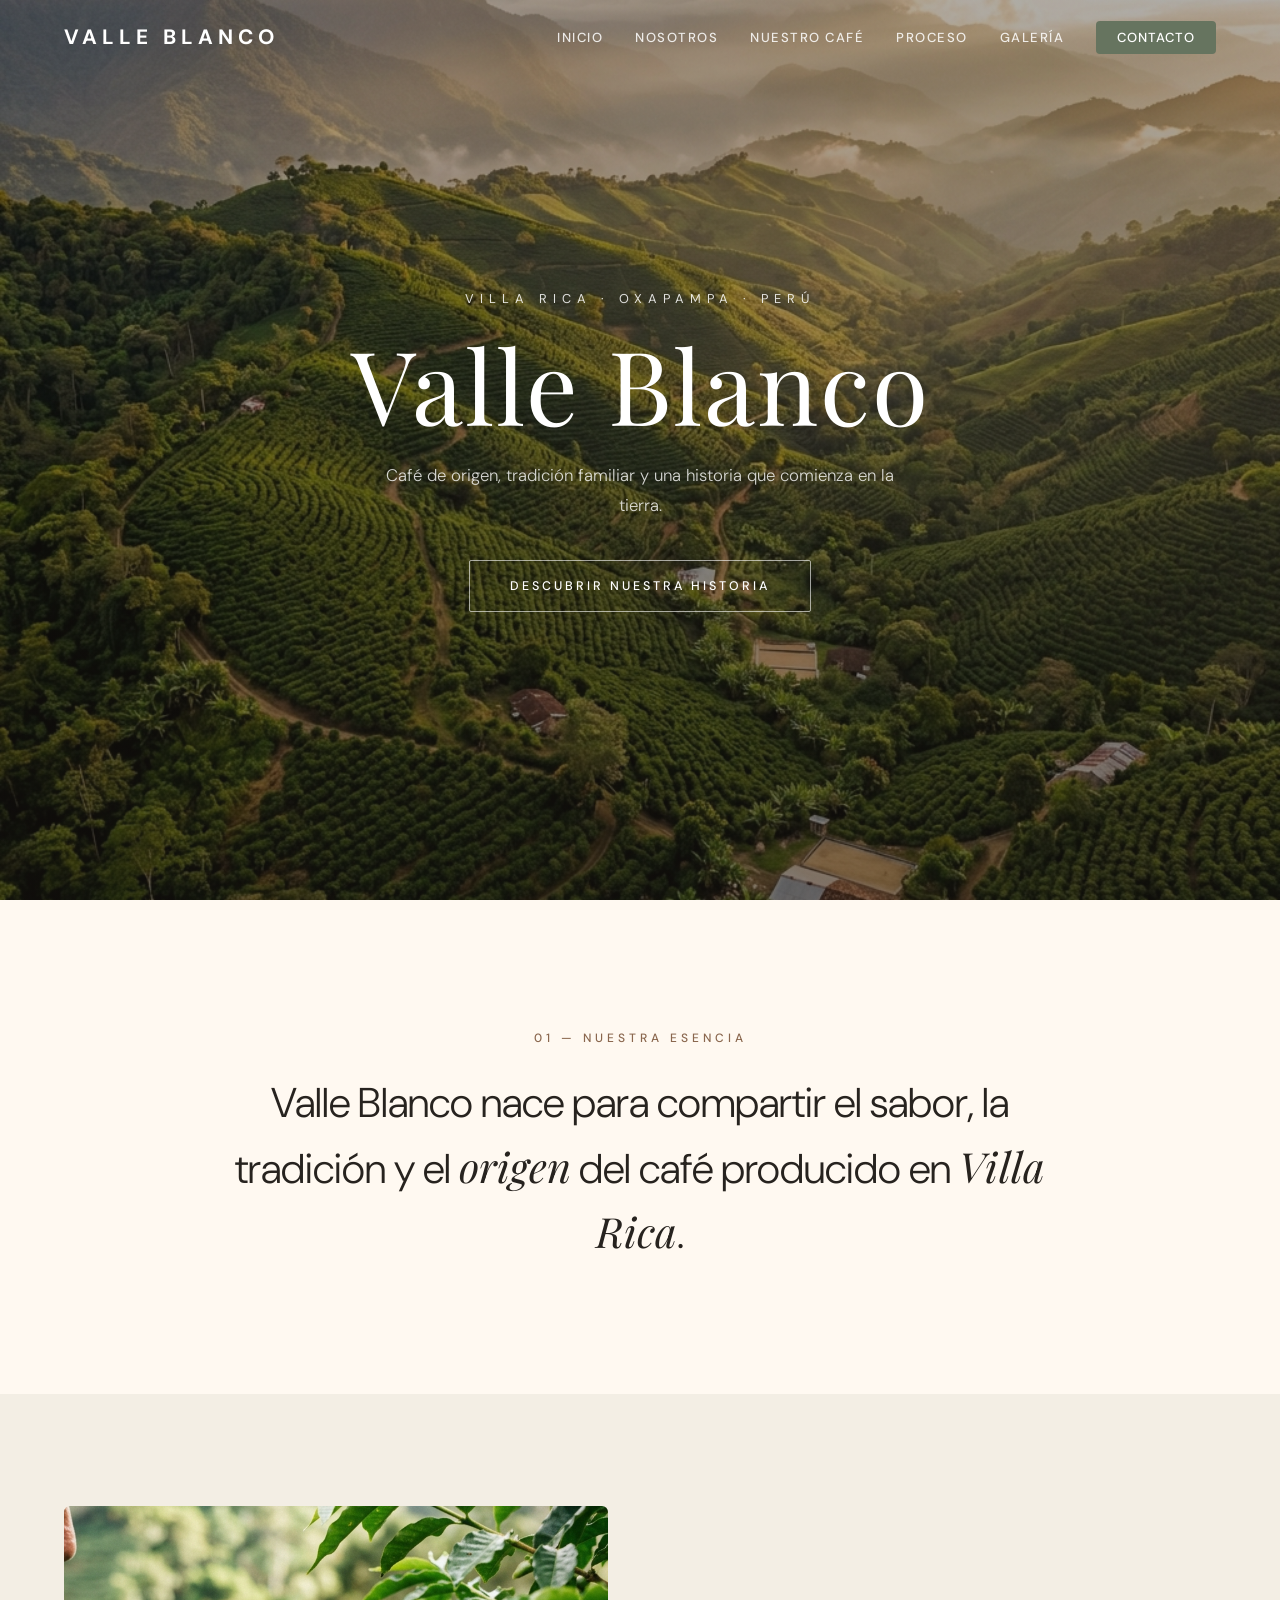
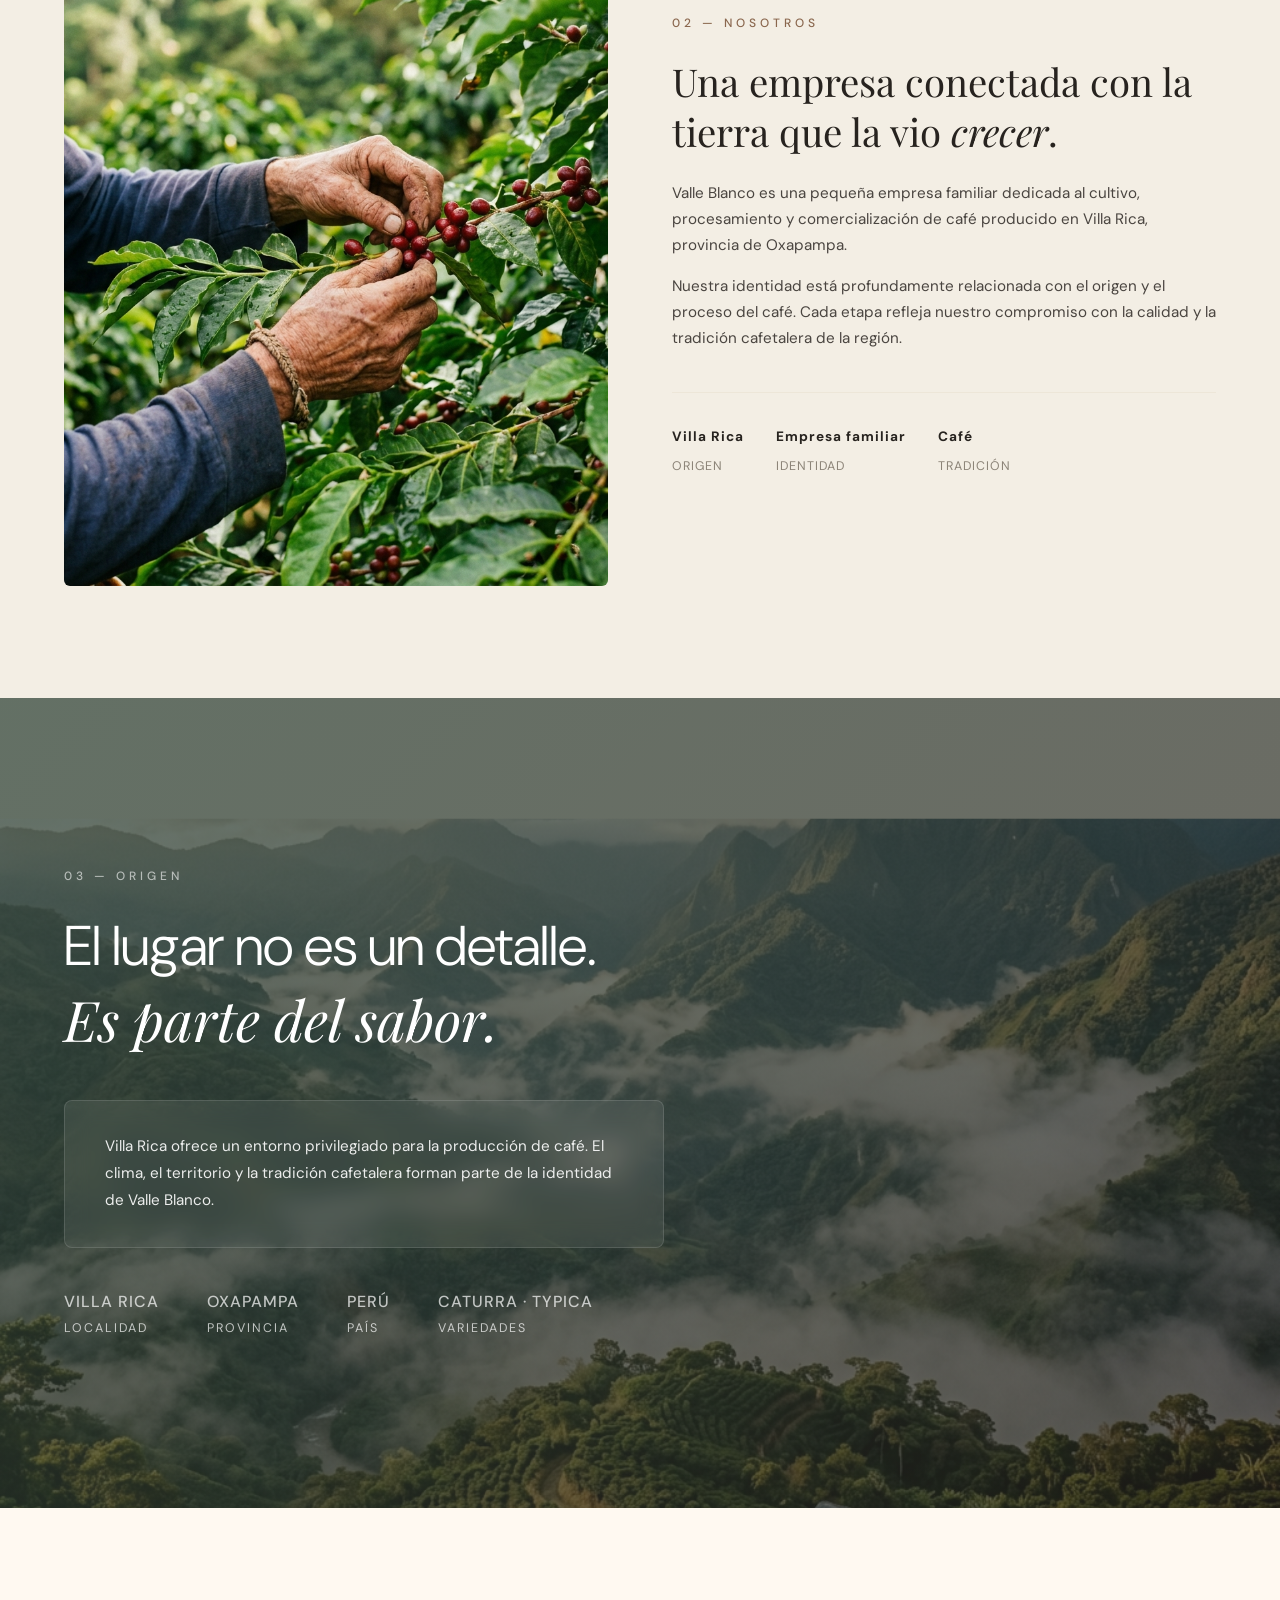
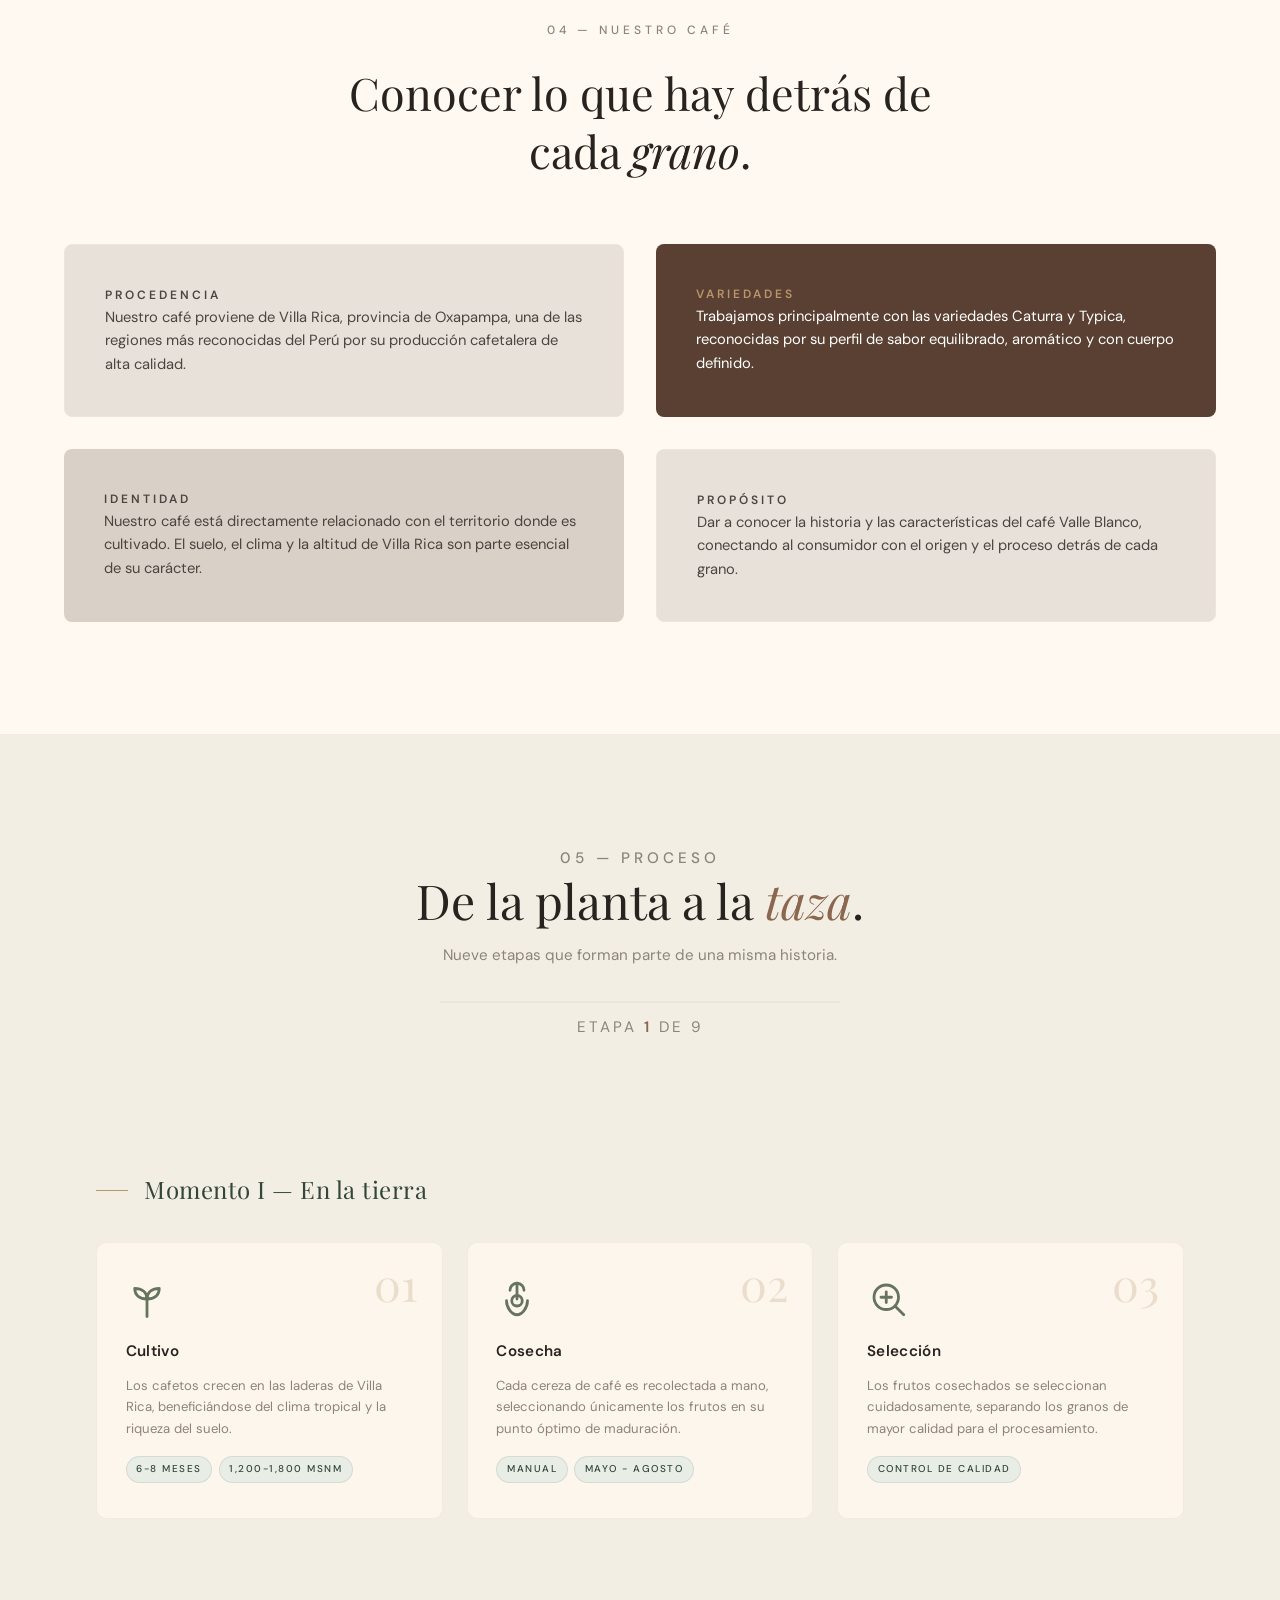
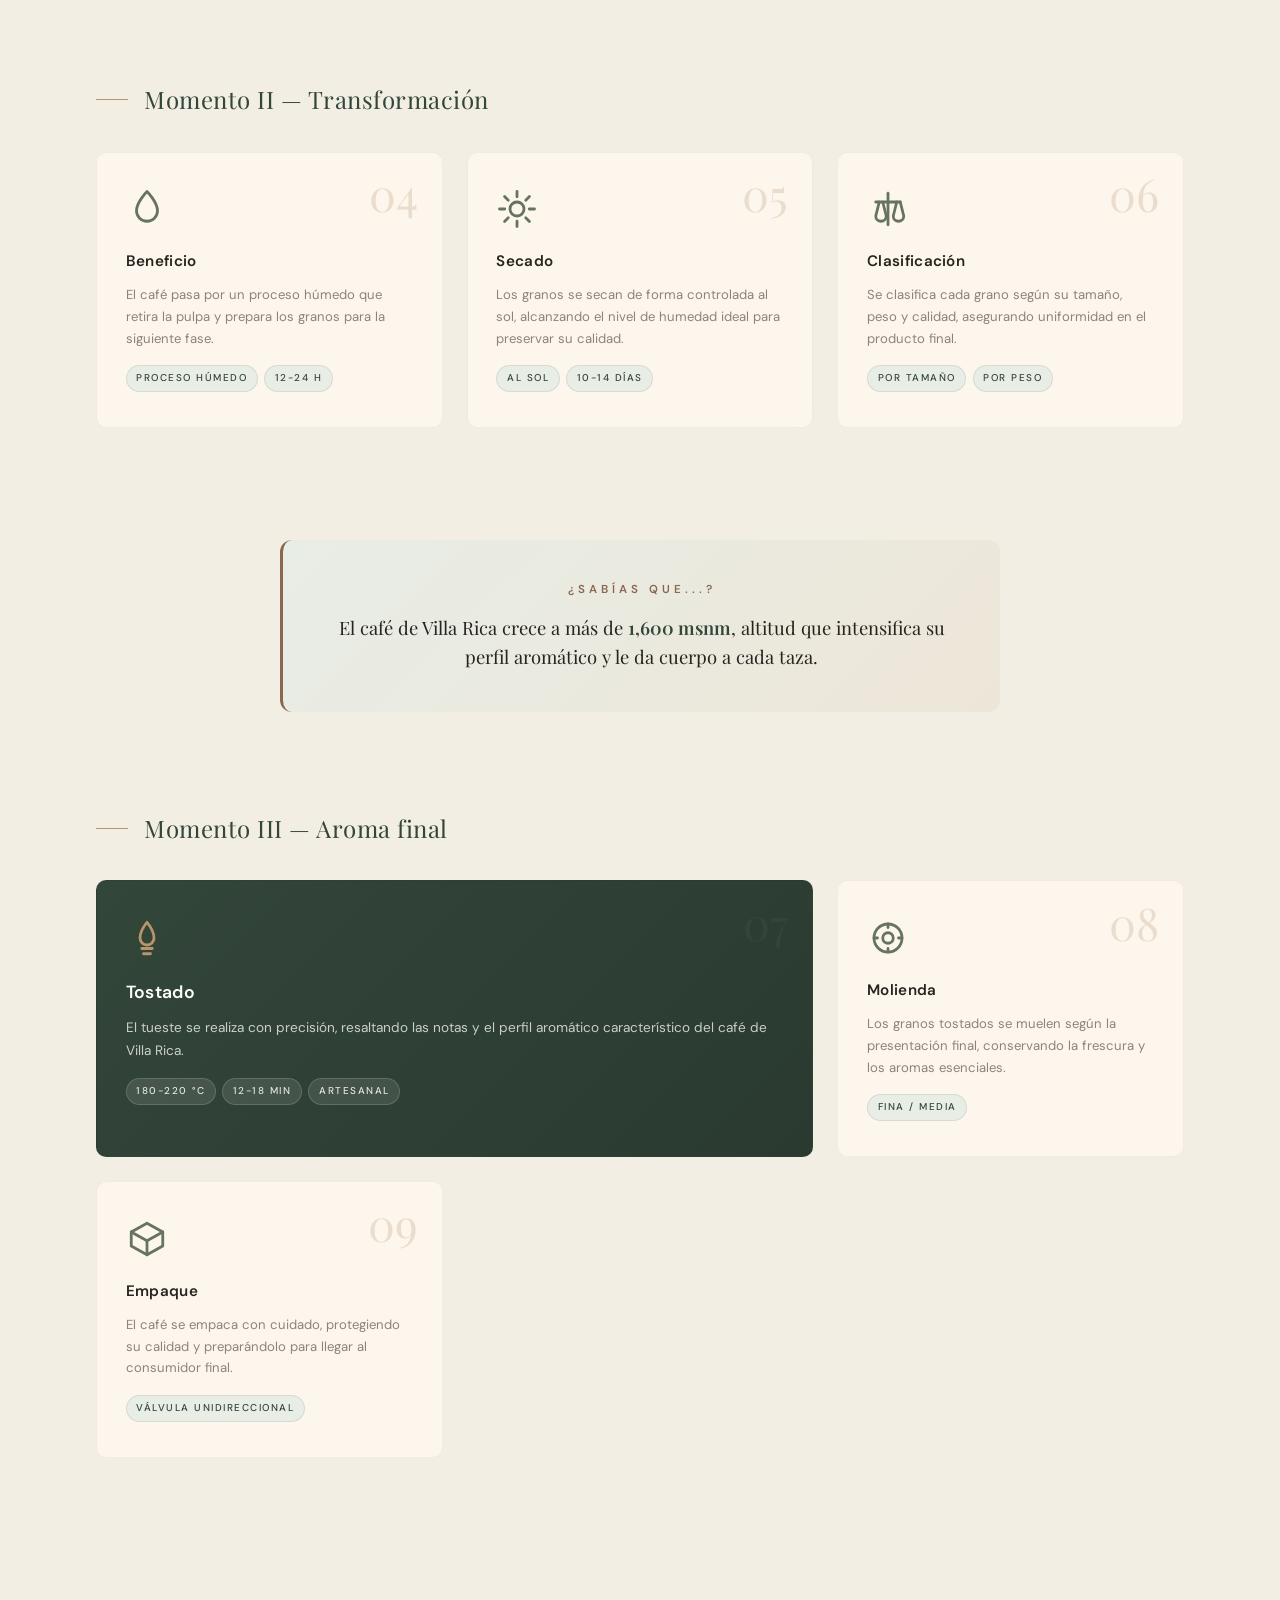
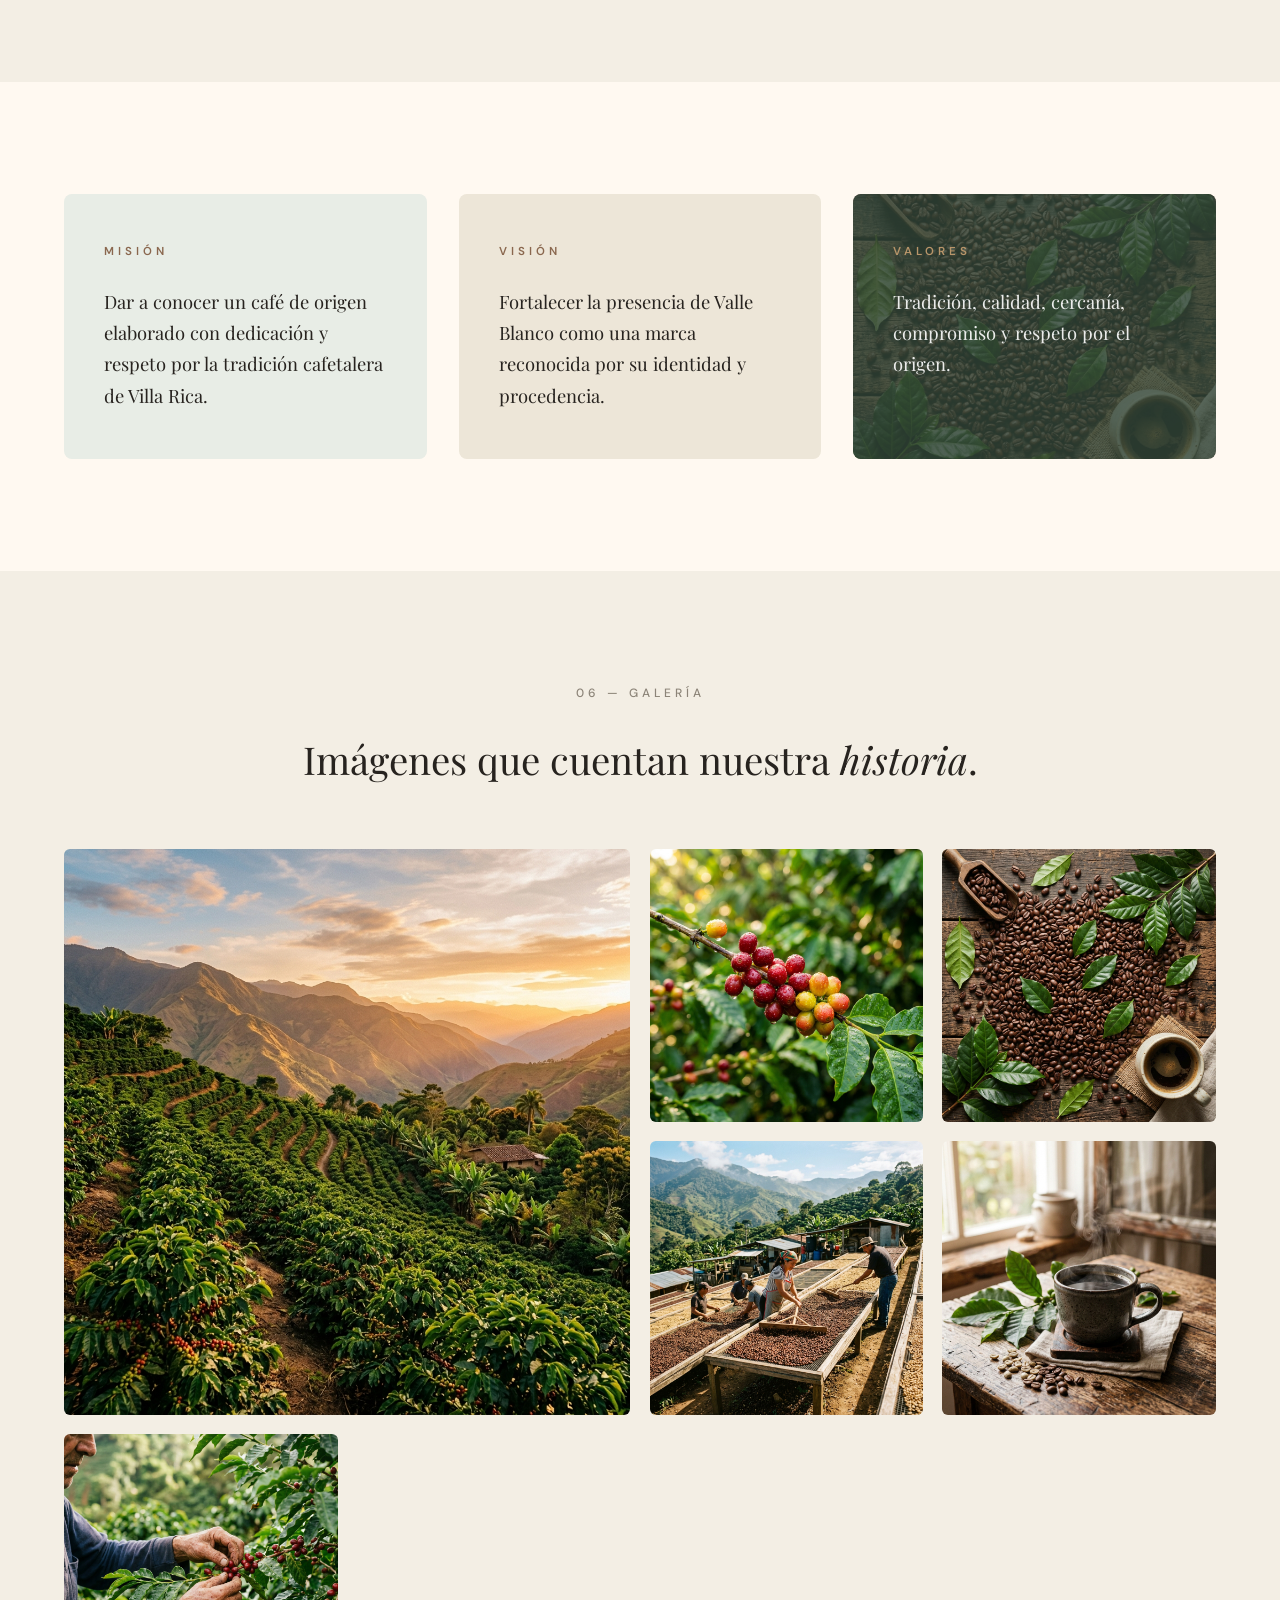
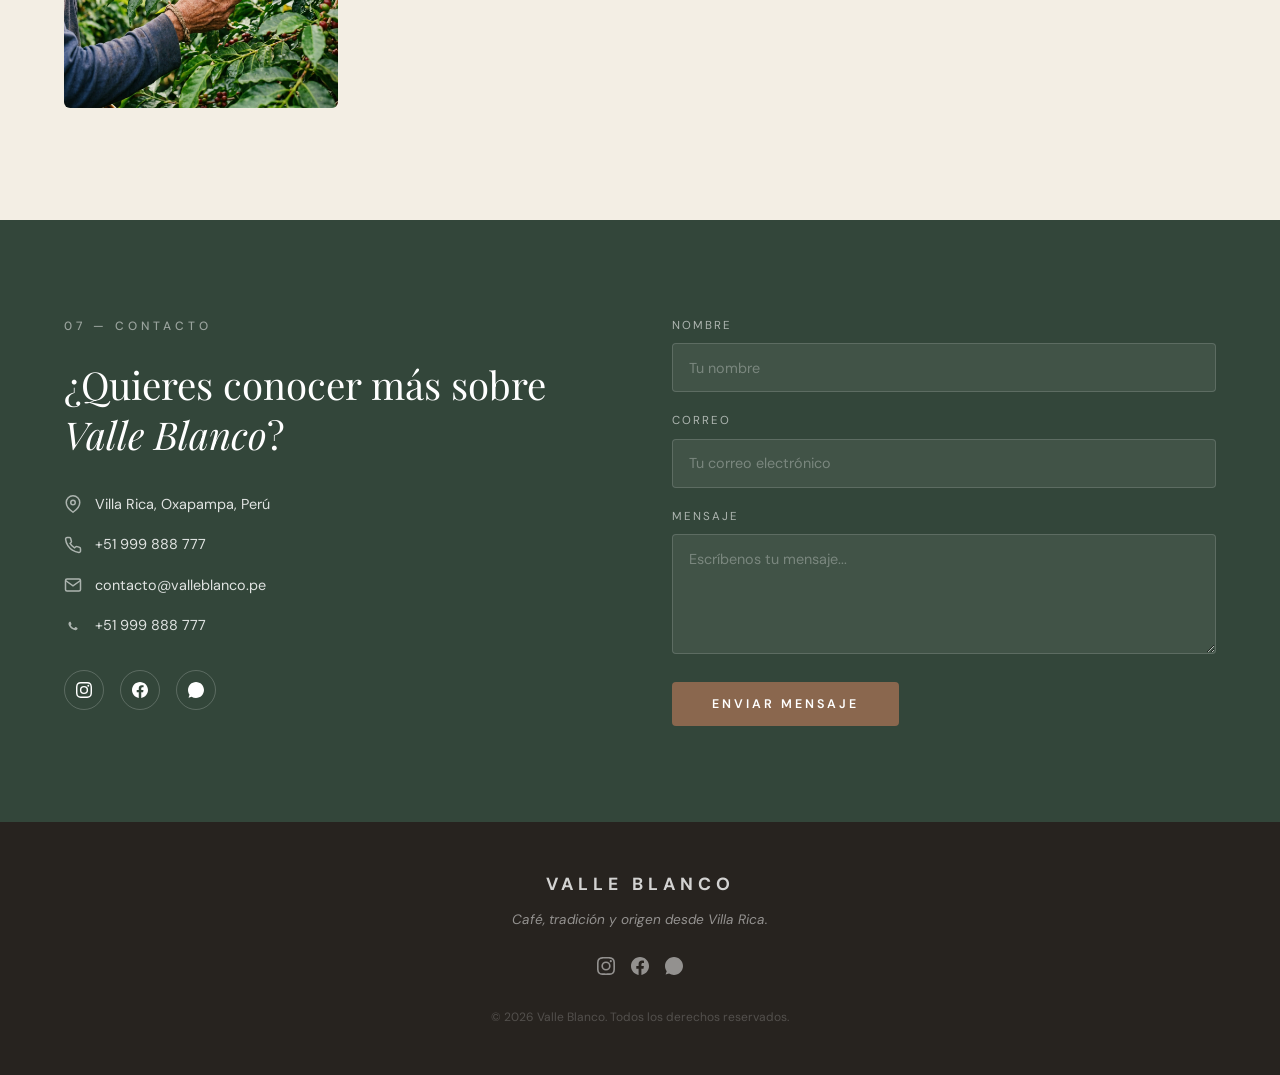
==== commit 911bd70c: "Merge pull request #5 from Naisnow12/dev Versión estable 1.0" ====
--- a/index.html
+++ b/index.html
@@ -3,1428 +3,634 @@
   <head>
     <meta charset="UTF-8" />
     <meta name="viewport" content="width=device-width, initial-scale=1.0" />
-
     <title>
       Valle Blanco — Café de origen desde Villa Rica, Oxapampa, Perú
     </title>
-
     <meta
       name="description"
       content="Valle Blanco es una empresa familiar dedicada al cultivo, procesamiento y comercialización de café producido en Villa Rica, provincia de Oxapampa, Perú."
     />
-
     <link rel="stylesheet" href="css/styles.css" />
   </head>
-
   <body>
-
-    <!-- =========================
-         NAVBAR
-    ========================== -->
+    <!-- NAVBAR -->
     <nav class="navbar" id="navbar">
       <div class="container">
-
-        <a href="index.html" class="navbar-brand">
-          Valle Blanco
-        </a>
-
+        <a href="#inicio" class="navbar-brand">Valle Blanco</a>
         <ul class="nav-links">
-          <li>
-            <a href="index.html" class="active-link">
-              Inicio
-            </a>
-          </li>
-
-          <li>
-            <a href="Html/nosotros.html">
-              Nosotros
-            </a>
-          </li>
-
-          <li>
-            <a href="Html/cafe.html">
-              Nuestro Café
-            </a>
-          </li>
-
-          <li>
-            <a href="Html/proceso.html">
-              Proceso
-            </a>
-          </li>
-
-          <li>
-            <a href="Html/Galeria.html">
-              Galería
-            </a>
-          </li>
-
-          <li>
-            <a href="Html/Contacto.html" class="nav-cta">
-              Contacto
-            </a>
-          </li>
+          <li><a href="#inicio">Inicio</a></li>
+          <li><a href="Html/nosotros.html">Nosotros</a></li>
+          <li><a href="Html/cafe.html">Nuestro Café</a></li>
+          <li><a href="Html/proceso.html">Proceso</a></li>
+          <li><a href="Html/Galeria.html">Galería</a></li>
+          <li><a href="Html/Contacto.html" class="nav-cta">Contacto</a></li>
         </ul>
-
-        <button
-          class="hamburger"
-          aria-label="Menú"
-          aria-expanded="false"
-        >
-          <span></span>
-          <span></span>
-          <span></span>
+        <button class="hamburger" aria-label="Menú">
+          <span></span><span></span><span></span>
         </button>
-
       </div>
     </nav>
-
-
-    <!-- =========================
-         MENÚ MÓVIL
-    ========================== -->
     <div class="mobile-menu">
-      <a href="index.html" class="active-link">
-        Inicio
-      </a>
-
-      <a href="Html/nosotros.html">
-        Nosotros
-      </a>
-
-      <a href="Html/cafe.html">
-        Nuestro Café
-      </a>
-
-      <a href="Html/proceso.html">
-        Proceso
-      </a>
-
-      <a href="Html/Galeria.html">
-        Galería
-      </a>
-
-      <a href="Html/Contacto.html">
-        Contacto
-      </a>
+      <a href="#inicio">Inicio</a><a href="Html/nosotros.html">Nosotros</a
+      ><a href="Html/cafe.html">Nuestro Café</a> <a href="Html/proceso.html">Proceso</a
+      ><a href="Html/Galeria.html">Galería</a><a href="Html/Contacto.html">Contacto</a>
     </div>
 
-
-    <!-- =========================
-         HERO
-    ========================== -->
+    <!-- HERO -->
     <section class="hero" id="inicio">
-
       <div
         class="hero-bg"
-        style="background-image: url('img/hero.png')"
+        style="background-image: url(&quot;img/hero.png&quot;)"
       ></div>
-
       <div class="hero-overlay"></div>
-
       <div class="hero-content">
-
-        <p class="hero-subtitle">
-          Villa Rica · Oxapampa · Perú
+        <p class="hero-subtitle">Villa Rica · Oxapampa · Perú</p>
+        <h1 class="hero-title">Valle Blanco</h1>
+        <p class="hero-desc">
+          Café de origen, tradición familiar y una historia que comienza en la
+          tierra.
         </p>
-
-        <h1 class="hero-title">
-          Valle Blanco
-        </h1>
-
-        <p class="hero-desc">
-          Café de origen, tradición familiar y una historia que
-          comienza en la tierra.
+        <a href="#esencia" class="hero-btn">Descubrir nuestra historia</a>
+      </div>
+    </section>
+
+    <!-- ESENCIA -->
+    <section class="esencia" id="esencia">
+      <div class="container">
+        <p class="section-label reveal">01 — Nuestra Esencia</p>
+        <p class="esencia-text reveal">
+          Valle Blanco nace para compartir el sabor, la tradición y el
+          <span class="serif">origen</span> del café producido en
+          <span class="serif">Villa Rica</span>.
         </p>
-
-        <a href="#esencia" class="hero-btn">
-          Descubrir nuestra historia
-        </a>
-
-      </div>
-    </section>
-
-
-    <!-- =========================
-         NUESTRA ESENCIA
-    ========================== -->
-    <section class="esencia" id="esencia">
-
-      <div class="container">
-
-        <p class="section-label reveal">
-          01 — Nuestra Esencia
-        </p>
-
-        <p class="esencia-text reveal">
-
-          Valle Blanco nace para compartir el sabor, la tradición y el
-
-          <span class="serif">
-            origen
-          </span>
-
-          del café producido en
-
-          <span class="serif">
-            Villa Rica
-          </span>.
-
-        </p>
-
-      </div>
-
-    </section>
-
-
-    <!-- =========================
-         NOSOTROS
-    ========================== -->
+      </div>
+    </section>
+
+    <!-- NOSOTROS -->
     <section class="nosotros" id="nosotros">
-
-      <div class="container">
-
+      <div class="container">
         <div class="nosotros-grid">
-
           <div class="nosotros-img reveal">
-
-            <img
-              src="img/harvest.png"
-              alt="Cosecha de café en Villa Rica"
-            />
-
-          </div>
-
-
+            <img src="img/harvest.png" alt="Cosecha de café en Villa Rica" />
+          </div>
           <div class="nosotros-content">
-
-            <p class="section-label reveal">
-              02 — Nosotros
-            </p>
-
+            <p class="section-label reveal">02 — Nosotros</p>
             <h2 class="nosotros-title reveal">
-
               Una empresa conectada con la tierra que la vio
-
-              <span class="serif">
-                crecer
-              </span>.
-
+              <span class="serif">crecer</span>.
             </h2>
-
             <p class="nosotros-text reveal">
-
-              Valle Blanco es una pequeña empresa familiar dedicada al
-              cultivo, procesamiento y comercialización de café
-              producido en Villa Rica, provincia de Oxapampa.
-
-            </p>
-
+              Valle Blanco es una pequeña empresa familiar dedicada al cultivo,
+              procesamiento y comercialización de café producido en Villa Rica,
+              provincia de Oxapampa.
+            </p>
             <p class="nosotros-text reveal">
-
-              Nuestra identidad está profundamente relacionada con el
-              origen y el proceso del café. Cada etapa refleja nuestro
-              compromiso con la calidad y la tradición cafetalera de la
-              región.
-
-            </p>
-
-
+              Nuestra identidad está profundamente relacionada con el origen y el
+              proceso del café. Cada etapa refleja nuestro compromiso con la calidad
+              y la tradición cafetalera de la región.
+            </p>
             <div class="nosotros-indicators reveal">
-
               <div class="indicator-item">
-                <strong>Villa Rica</strong>
-                <span>Origen</span>
-              </div>
-
+                <strong>Villa Rica</strong><span>Origen</span>
+              </div>
               <div class="indicator-item">
-                <strong>Empresa familiar</strong>
-                <span>Identidad</span>
-              </div>
-
+                <strong>Empresa familiar</strong><span>Identidad</span>
+              </div>
               <div class="indicator-item">
-                <strong>Café</strong>
-                <span>Tradición</span>
-              </div>
-
-            </div>
-
-          </div>
-
-        </div>
-
-      </div>
-
-    </section>
-
-
-    <!-- =========================
-         ORIGEN
-    ========================== -->
+                <strong>Café</strong><span>Tradición</span>
+              </div>
+            </div>
+          </div>
+        </div>
+      </div>
+    </section>
+
+    <!-- ORIGEN -->
     <section class="origen" id="origen">
-
       <div
         class="origen-bg"
-        style="background-image: url('img/origin.png')"
+        style="background-image: url(&quot;img/origin.png&quot;)"
       ></div>
-
       <div class="origen-overlay"></div>
-
-
       <div class="origen-content container">
-
-        <p class="section-label reveal">
-          03 — Origen
-        </p>
-
-
+        <p class="section-label reveal">03 — Origen</p>
         <h2 class="origen-title reveal">
-
-          El lugar no es un detalle.
-
-          <br />
-
-          <span class="serif">
-            Es parte del sabor.
-          </span>
-
+          El lugar no es un detalle.<br /><span class="serif"
+            >Es parte del sabor.</span
+          >
         </h2>
-
-
         <div class="origen-glass reveal">
-
           <p>
-
-            Villa Rica ofrece un entorno privilegiado para la producción
-            de café. El clima, el territorio y la tradición cafetalera
-            forman parte de la identidad de Valle Blanco.
-
+            Villa Rica ofrece un entorno privilegiado para la producción de
+            café. El clima, el territorio y la tradición cafetalera forman parte
+            de la identidad de Valle Blanco.
           </p>
-
-        </div>
-
-
+        </div>
         <div class="origen-info reveal">
-
           <div class="origen-info-item">
-
-            <strong>
-              Villa Rica
-            </strong>
-
-            Localidad
-
-          </div>
-
-
+            <strong>Villa Rica</strong>Localidad
+          </div>
+          <div class="origen-info-item"><strong>Oxapampa</strong>Provincia</div>
+          <div class="origen-info-item"><strong>Perú</strong>País</div>
           <div class="origen-info-item">
-
-            <strong>
-              Oxapampa
-            </strong>
-
-            Provincia
-
-          </div>
-
-
-          <div class="origen-info-item">
-
-            <strong>
-              Perú
-            </strong>
-
-            País
-
-          </div>
-
-
-          <div class="origen-info-item">
-
-            <strong>
-              Caturra · Typica
-            </strong>
-
-            Variedades
-
-          </div>
-
-        </div>
-
-      </div>
-
-    </section>
-
-
-    <!-- =========================
-         NUESTRO CAFÉ
-    ========================== -->
+            <strong>Caturra · Typica</strong>Variedades
+          </div>
+        </div>
+      </div>
+    </section>
+
+    <!-- NUESTRO CAFÉ -->
     <section class="cafe" id="cafe">
-
-      <div class="container">
-
+      <div class="container">
         <div class="cafe-header">
-
-          <p class="section-label reveal">
-            04 — Nuestro Café
+          <p class="section-label reveal">04 — Nuestro Café</p>
+          <h2 class="reveal">
+            Conocer lo que hay detrás de cada <span class="serif">grano</span>.
+          </h2>
+        </div>
+        <div class="cafe-grid">
+          <div class="cafe-block reveal">
+            <h3>Procedencia</h3>
+            <p>
+              Nuestro café proviene de Villa Rica, provincia de Oxapampa, una de las
+              regiones más reconocidas del Perú por su producción cafetalera de alta
+              calidad.
+            </p>
+          </div>
+          <div class="cafe-block reveal reveal-delay-1">
+            <h3>Variedades</h3>
+            <p>
+              Trabajamos principalmente con las variedades Caturra y Typica,
+              reconocidas por su perfil de sabor equilibrado, aromático y con cuerpo
+              definido.
+            </p>
+          </div>
+          <div class="cafe-block reveal reveal-delay-2">
+            <h3>Identidad</h3>
+            <p>
+              Nuestro café está directamente relacionado con el territorio donde es
+              cultivado. El suelo, el clima y la altitud de Villa Rica son parte
+              esencial de su carácter.
+            </p>
+          </div>
+          <div class="cafe-block reveal reveal-delay-3">
+            <h3>Propósito</h3>
+            <p>
+              Dar a conocer la historia y las características del café Valle Blanco,
+              conectando al consumidor con el origen y el proceso detrás de cada
+              grano.
+            </p>
+          </div>
+        </div>
+      </div>
+    </section>
+
+    <!-- PROCESO -->
+    <section class="proceso" id="proceso">
+      <div class="container">
+
+        <div class="proceso-header">
+          <p class="section-label reveal">05 — Proceso</p>
+          <h2 class="reveal">De la planta a la <span class="serif">taza</span>.</h2>
+          <p class="reveal">Nueve etapas que forman parte de una misma historia.</p>
+
+          <div class="proceso-progress reveal">
+            <span class="proceso-progress-bar" id="procesoProgressBar"></span>
+          </div>
+          <p class="proceso-progress-label reveal">
+            Etapa <span id="etapaActual">1</span> de 9
           </p>
-
-
-          <h2 class="reveal">
-
-            Conocer lo que hay detrás de cada
-
-            <span class="serif">
-              grano
-            </span>.
-
-          </h2>
-
-        </div>
-
-
-        <div class="cafe-grid">
-
-          <div class="cafe-block reveal">
-
-            <h3>
-              Procedencia
-            </h3>
-
+        </div>
+
+        <!-- MOMENTO I -->
+        <div class="momento reveal" style="--bg-momento: url('img/harvest.png');">
+          <h3 class="momento-title">Momento I — En la tierra</h3>
+          <div class="etapas-grid">
+
+            <div class="etapa" data-etapa="1">
+              <span class="etapa-number">01</span>
+              <div class="etapa-icon">
+                <svg viewBox="0 0 24 24">
+                  <path d="M12 22V12"/>
+                  <path d="M12 12c0-4-3-6-7-6 0 4 3 6 7 6z"/>
+                  <path d="M12 12c0-4 3-6 7-6 0 4-3 6-7 6z"/>
+                </svg>
+              </div>
+              <h4>Cultivo</h4>
+              <p>Los cafetos crecen en las laderas de Villa Rica, beneficiándose del clima tropical y la riqueza del suelo.</p>
+              <div class="etapa-badges">
+                <span class="etapa-badge">6-8 meses</span>
+                <span class="etapa-badge">1,200-1,800 msnm</span>
+              </div>
+              <div class="etapa-extra">
+                <p>Las variedades Caturra y Typica se adaptan al microclima de la región, produciendo granos de perfil equilibrado.</p>
+              </div>
+            </div>
+
+            <div class="etapa" data-etapa="2">
+              <span class="etapa-number">02</span>
+              <div class="etapa-icon">
+                <svg viewBox="0 0 24 24">
+                  <path d="M12 3v9"/>
+                  <path d="M8 7c0-2 1.5-4 4-4s4 2 4 4"/>
+                  <path d="M6 13c0 4 3 8 6 8s6-4 6-8"/>
+                  <circle cx="12" cy="13" r="3"/>
+                </svg>
+              </div>
+              <h4>Cosecha</h4>
+              <p>Cada cereza de café es recolectada a mano, seleccionando únicamente los frutos en su punto óptimo de maduración.</p>
+              <div class="etapa-badges">
+                <span class="etapa-badge">Manual</span>
+                <span class="etapa-badge">Mayo - Agosto</span>
+              </div>
+              <div class="etapa-extra">
+                <p>Solo se recolectan las cerezas rojas; las verdes se dejan para la siguiente pasada, garantizando uniformidad.</p>
+              </div>
+            </div>
+
+            <div class="etapa" data-etapa="3">
+              <span class="etapa-number">03</span>
+              <div class="etapa-icon">
+                <svg viewBox="0 0 24 24">
+                  <circle cx="11" cy="11" r="7"/>
+                  <path d="M21 21l-4.3-4.3"/>
+                  <path d="M11 8v6M8 11h6"/>
+                </svg>
+              </div>
+              <h4>Selección</h4>
+              <p>Los frutos cosechados se seleccionan cuidadosamente, separando los granos de mayor calidad para el procesamiento.</p>
+              <div class="etapa-badges">
+                <span class="etapa-badge">Control de calidad</span>
+              </div>
+              <div class="etapa-extra">
+                <p>Se descartan cerezas dañadas o inmaduras que afectarían el sabor final del café.</p>
+              </div>
+            </div>
+
+          </div>
+        </div>
+
+        <!-- MOMENTO II -->
+        <div class="momento reveal" style="--bg-momento: url('img/drying.png');">
+          <h3 class="momento-title">Momento II — Transformación</h3>
+          <div class="etapas-grid">
+
+            <div class="etapa" data-etapa="4">
+              <span class="etapa-number">04</span>
+              <div class="etapa-icon">
+                <svg viewBox="0 0 24 24">
+                  <path d="M12 2s6 6 6 11a6 6 0 11-12 0c0-5 6-11 6-11z"/>
+                </svg>
+              </div>
+              <h4>Beneficio</h4>
+              <p>El café pasa por un proceso húmedo que retira la pulpa y prepara los granos para la siguiente fase.</p>
+              <div class="etapa-badges">
+                <span class="etapa-badge">Proceso húmedo</span>
+                <span class="etapa-badge">12-24 h</span>
+              </div>
+              <div class="etapa-extra">
+                <p>El despulpado y fermentación controlada desarrollan las notas frutales y ácidas del café.</p>
+              </div>
+            </div>
+
+            <div class="etapa" data-etapa="5">
+              <span class="etapa-number">05</span>
+              <div class="etapa-icon">
+                <svg viewBox="0 0 24 24">
+                  <circle cx="12" cy="12" r="4"/>
+                  <path d="M12 2v3M12 19v3M2 12h3M19 12h3M4.9 4.9l2.1 2.1M17 17l2.1 2.1M19.1 4.9L17 7M7 17l-2.1 2.1"/>
+                </svg>
+              </div>
+              <h4>Secado</h4>
+              <p>Los granos se secan de forma controlada al sol, alcanzando el nivel de humedad ideal para preservar su calidad.</p>
+              <div class="etapa-badges">
+                <span class="etapa-badge">Al sol</span>
+                <span class="etapa-badge">10-14 días</span>
+              </div>
+              <div class="etapa-extra">
+                <p>El secado lento y uniforme conserva los aceites esenciales responsables del aroma.</p>
+              </div>
+            </div>
+
+            <div class="etapa" data-etapa="6">
+              <span class="etapa-number">06</span>
+              <div class="etapa-icon">
+                <svg viewBox="0 0 24 24">
+                  <path d="M12 3v18"/>
+                  <path d="M5 8h14"/>
+                  <path d="M7 8l-2 8a3 3 0 006 0L9 8"/>
+                  <path d="M17 8l-2 8a3 3 0 006 0l-2-8"/>
+                </svg>
+              </div>
+              <h4>Clasificación</h4>
+              <p>Se clasifica cada grano según su tamaño, peso y calidad, asegurando uniformidad en el producto final.</p>
+              <div class="etapa-badges">
+                <span class="etapa-badge">Por tamaño</span>
+                <span class="etapa-badge">Por peso</span>
+              </div>
+              <div class="etapa-extra">
+                <p>Solo los granos de mayor puntaje pasan a la etapa de tostado para la marca Valle Blanco.</p>
+              </div>
+            </div>
+
+          </div>
+        </div>
+
+        <!-- DATO CURIOSO -->
+        <aside class="proceso-dato reveal">
+          <p class="proceso-dato-label">¿Sabías que...?</p>
+          <p class="proceso-dato-text">
+            El café de Villa Rica crece a más de <strong>1,600 msnm</strong>,
+            altitud que intensifica su perfil aromático y le da cuerpo a cada taza.
+          </p>
+        </aside>
+
+        <!-- MOMENTO III -->
+        <div class="momento reveal" style="--bg-momento: url('img/beans.png');">
+          <h3 class="momento-title">Momento III — Aroma final</h3>
+          <div class="etapas-grid">
+
+            <!-- TARJETA DESTACADA -->
+            <div class="etapa etapa--destacada" data-etapa="7">
+              <span class="etapa-number">07</span>
+              <div class="etapa-icon">
+                <svg viewBox="0 0 24 24">
+                  <path d="M12 3s4 5 4 9a4 4 0 01-8 0c0-4 4-9 4-9z"/>
+                  <path d="M9 18h6M10 21h4"/>
+                </svg>
+              </div>
+              <h4>Tostado</h4>
+              <p>El tueste se realiza con precisión, resaltando las notas y el perfil aromático característico del café de Villa Rica.</p>
+              <div class="etapa-badges">
+                <span class="etapa-badge">180-220 °C</span>
+                <span class="etapa-badge">12-18 min</span>
+                <span class="etapa-badge">Artesanal</span>
+              </div>
+              <div class="etapa-extra">
+                <p>El punto exacto de tueste define el balance entre acidez, cuerpo y dulzor. Es la etapa más artesanal del proceso.</p>
+              </div>
+            </div>
+
+            <div class="etapa" data-etapa="8">
+              <span class="etapa-number">08</span>
+              <div class="etapa-icon">
+                <svg viewBox="0 0 24 24">
+                  <circle cx="12" cy="12" r="8"/>
+                  <circle cx="12" cy="12" r="3"/>
+                  <path d="M12 4v2M12 18v2M4 12h2M18 12h2"/>
+                </svg>
+              </div>
+              <h4>Molienda</h4>
+              <p>Los granos tostados se muelen según la presentación final, conservando la frescura y los aromas esenciales.</p>
+              <div class="etapa-badges">
+                <span class="etapa-badge">Fina / Media</span>
+              </div>
+              <div class="etapa-extra">
+                <p>El grosor de la molienda se ajusta al método de preparación: espresso, prensa francesa o filtrado.</p>
+              </div>
+            </div>
+
+            <div class="etapa" data-etapa="9">
+              <span class="etapa-number">09</span>
+              <div class="etapa-icon">
+                <svg viewBox="0 0 24 24">
+                  <path d="M21 8l-9-5-9 5 9 5 9-5z"/>
+                  <path d="M3 8v8l9 5 9-5V8"/>
+                  <path d="M12 13v8"/>
+                </svg>
+              </div>
+              <h4>Empaque</h4>
+              <p>El café se empaca con cuidado, protegiendo su calidad y preparándolo para llegar al consumidor final.</p>
+              <div class="etapa-badges">
+                <span class="etapa-badge">Válvula unidireccional</span>
+              </div>
+              <div class="etapa-extra">
+                <p>El empaque con válvula permite liberar CO₂ sin dejar entrar oxígeno, conservando la frescura por más tiempo.</p>
+              </div>
+            </div>
+
+          </div>
+        </div>
+
+      </div>
+    </section>
+
+    <!-- MISIÓN, VISIÓN, VALORES -->
+    <section class="mvv" id="mvv">
+      <div class="container">
+        <div class="mvv-grid">
+          <div class="mvv-block reveal">
+            <h3>Misión</h3>
             <p>
-
-              Nuestro café proviene de Villa Rica, provincia de
-              Oxapampa, una de las regiones más reconocidas del Perú
-              por su producción cafetalera de alta calidad.
-
-            </p>
-
-          </div>
-
-
-          <div class="cafe-block reveal reveal-delay-1">
-
-            <h3>
-              Variedades
-            </h3>
-
+              Dar a conocer un café de origen elaborado con dedicación y respeto
+              por la tradición cafetalera de Villa Rica.
+            </p>
+          </div>
+          <div class="mvv-block reveal reveal-delay-1">
+            <h3>Visión</h3>
             <p>
-
-              Trabajamos principalmente con las variedades Caturra y
-              Typica, reconocidas por su perfil de sabor equilibrado,
-              aromático y con cuerpo definido.
-
-            </p>
-
-          </div>
-
-
-          <div class="cafe-block reveal reveal-delay-2">
-
-            <h3>
-              Identidad
-            </h3>
-
-            <p>
-
-              Nuestro café está directamente relacionado con el
-              territorio donde es cultivado. El suelo, el clima y la
-              altitud de Villa Rica son parte esencial de su carácter.
-
-            </p>
-
-          </div>
-
-
-          <div class="cafe-block reveal reveal-delay-3">
-
-            <h3>
-              Propósito
-            </h3>
-
-            <p>
-
-              Dar a conocer la historia y las características del café
-              Valle Blanco, conectando al consumidor con el origen y el
-              proceso detrás de cada grano.
-
-            </p>
-
-          </div>
-
-        </div>
-
-      </div>
-
-    </section>
-
-
-    <!-- =========================
-         PROCESO
-    ========================== -->
-    <section class="proceso" id="proceso">
-
-      <div class="container">
-
-
-        <div class="proceso-header">
-
-          <p class="section-label reveal">
-            05 — Proceso
-          </p>
-
-
-          <h2 class="reveal">
-
-            De la planta a la
-
-            <span class="serif">
-              taza
-            </span>.
-
-          </h2>
-
-
-          <p class="reveal">
-            Nueve etapas que forman parte de una misma historia.
-          </p>
-
-        </div>
-
-
-        <!-- MOMENTO 1 -->
-        <div class="momento reveal">
-
-          <h3 class="momento-title">
-            Momento I — En la tierra
-          </h3>
-
-
-          <div class="etapas-grid">
-
-
-            <div class="etapa">
-
-              <span class="etapa-number">
-                01
-              </span>
-
-              <div class="etapa-icon">
-                🌱
-              </div>
-
-              <h4>
-                Cultivo
-              </h4>
-
-              <p>
-
-                Los cafetos crecen en las laderas de Villa Rica,
-                beneficiándose del clima tropical y la riqueza del
-                suelo.
-
-              </p>
-
-            </div>
-
-
-            <div class="etapa">
-
-              <span class="etapa-number">
-                02
-              </span>
-
-              <div class="etapa-icon">
-                ✋
-              </div>
-
-              <h4>
-                Cosecha
-              </h4>
-
-              <p>
-
-                Cada cereza de café es recolectada a mano,
-                seleccionando únicamente los frutos en su punto óptimo
-                de maduración.
-
-              </p>
-
-            </div>
-
-
-            <div class="etapa">
-
-              <span class="etapa-number">
-                03
-              </span>
-
-              <div class="etapa-icon">
-                👁
-              </div>
-
-              <h4>
-                Selección
-              </h4>
-
-              <p>
-
-                Los frutos cosechados se seleccionan cuidadosamente,
-                separando los granos de mayor calidad para el
-                procesamiento.
-
-              </p>
-
-            </div>
-
-          </div>
-
-        </div>
-
-
-        <!-- MOMENTO 2 -->
-        <div class="momento reveal">
-
-          <h3 class="momento-title">
-            Momento II — Transformación
-          </h3>
-
-
-          <div class="etapas-grid">
-
-
-            <div class="etapa">
-
-              <span class="etapa-number">
-                04
-              </span>
-
-              <div class="etapa-icon">
-                💧
-              </div>
-
-              <h4>
-                Beneficio
-              </h4>
-
-              <p>
-
-                El café pasa por un proceso húmedo que retira la pulpa
-                y prepara los granos para la siguiente fase.
-
-              </p>
-
-            </div>
-
-
-            <div class="etapa">
-
-              <span class="etapa-number">
-                05
-              </span>
-
-              <div class="etapa-icon">
-                ☀️
-              </div>
-
-              <h4>
-                Secado
-              </h4>
-
-              <p>
-
-                Los granos se secan de forma controlada al sol,
-                alcanzando el nivel de humedad ideal para preservar su
-                calidad.
-
-              </p>
-
-            </div>
-
-
-            <div class="etapa">
-
-              <span class="etapa-number">
-                06
-              </span>
-
-              <div class="etapa-icon">
-                ⚖️
-              </div>
-
-              <h4>
-                Clasificación
-              </h4>
-
-              <p>
-
-                Se clasifica cada grano según su tamaño, peso y
-                calidad, asegurando uniformidad en el producto final.
-
-              </p>
-
-            </div>
-
-          </div>
-
-        </div>
-
-
-        <!-- MOMENTO 3 -->
-        <div class="momento reveal">
-
-          <h3 class="momento-title">
-            Momento III — Aroma final
-          </h3>
-
-
-          <div class="etapas-grid">
-
-
-            <div class="etapa">
-
-              <span class="etapa-number">
-                07
-              </span>
-
-              <div class="etapa-icon">
-                🔥
-              </div>
-
-              <h4>
-                Tostado
-              </h4>
-
-              <p>
-
-                El tueste se realiza con precisión, resaltando las
-                notas y el perfil aromático característico del café de
-                Villa Rica.
-
-              </p>
-
-            </div>
-
-
-            <div class="etapa">
-
-              <span class="etapa-number">
-                08
-              </span>
-
-              <div class="etapa-icon">
-                ⚙️
-              </div>
-
-              <h4>
-                Molienda
-              </h4>
-
-              <p>
-
-                Los granos tostados se muelen según la presentación
-                final, conservando la frescura y los aromas esenciales.
-
-              </p>
-
-            </div>
-
-
-            <div class="etapa">
-
-              <span class="etapa-number">
-                09
-              </span>
-
-              <div class="etapa-icon">
-                📦
-              </div>
-
-              <h4>
-                Empaque
-              </h4>
-
-              <p>
-
-                El café se empaca con cuidado, protegiendo su calidad y
-                preparándolo para llegar al consumidor final.
-
-              </p>
-
-            </div>
-
-          </div>
-
-        </div>
-
-      </div>
-
-    </section>
-
-
-    <!-- =========================
-         MISIÓN, VISIÓN Y VALORES
-    ========================== -->
-    <section class="mvv" id="mvv">
-
-      <div class="container">
-
-        <div class="mvv-grid">
-
-
-          <div class="mvv-block reveal">
-
-            <h3>
-              Misión
-            </h3>
-
-            <p>
-
-              Dar a conocer un café de origen elaborado con dedicación
-              y respeto por la tradición cafetalera de Villa Rica.
-
-            </p>
-
-          </div>
-
-
-          <div class="mvv-block reveal reveal-delay-1">
-
-            <h3>
-              Visión
-            </h3>
-
-            <p>
-
-              Fortalecer la presencia de Valle Blanco como una marca
-              reconocida por su identidad y procedencia.
-
-            </p>
-
-          </div>
-
-
+              Fortalecer la presencia de Valle Blanco como una marca reconocida
+              por su identidad y procedencia.
+            </p>
+          </div>
           <div
             class="mvv-block reveal reveal-delay-2"
-            style="background-image: url('img/beans.png')"
+            style="background-image: url(&quot;img/beans.png&quot;)"
           >
-
-            <h3>
-              Valores
-            </h3>
-
+            <h3>Valores</h3>
             <p>
-
-              Tradición, calidad, cercanía, compromiso y respeto por el
-              origen.
-
-            </p>
-
-          </div>
-
-        </div>
-
-      </div>
-
-    </section>
-
-
-    <!-- =========================
-         CONTACTO
-    ========================== -->
+              Tradición, calidad, cercanía, compromiso y respeto por el origen.
+            </p>
+          </div>
+        </div>
+      </div>
+    </section>
+
+    <!-- GALERÍA -->
+    <section class="galeria" id="galeria">
+      <div class="container">
+        <div class="galeria-header">
+          <p class="section-label reveal">06 — Galería</p>
+          <h2 class="reveal">
+            Imágenes que cuentan nuestra <span class="serif">historia</span>.
+          </h2>
+        </div>
+        <div class="galeria-grid reveal">
+          <div class="galeria-item">
+            <img src="img/gallery-plantation.png" alt="Plantación Villa Rica" />
+            <div class="galeria-caption">
+              <strong>Villa Rica</strong><span>Origen</span>
+            </div>
+          </div>
+          <div class="galeria-item">
+            <img src="img/cherries.png" alt="Cerezas de café" />
+            <div class="galeria-caption">
+              <strong>Cosecha</strong><span>Proceso</span>
+            </div>
+          </div>
+          <div class="galeria-item">
+            <img src="img/beans.png" alt="Granos tostados" />
+            <div class="galeria-caption">
+              <strong>Tostado</strong><span>Aroma</span>
+            </div>
+          </div>
+          <div class="galeria-item">
+            <img src="img/drying.png" alt="Secado de café" />
+            <div class="galeria-caption">
+              <strong>Secado</strong><span>Tradición</span>
+            </div>
+          </div>
+          <div class="galeria-item">
+            <img src="img/cup.png" alt="Taza de café" />
+            <div class="galeria-caption">
+              <strong>Café</strong><span>Experiencia</span>
+            </div>
+          </div>
+          <div class="galeria-item">
+            <img src="img/harvest.png" alt="Cosecha manual" />
+            <div class="galeria-caption">
+              <strong>Recolección</strong><span>Dedicación</span>
+            </div>
+          </div>
+        </div>
+      </div>
+    </section>
+
+    <!-- CONTACTO -->
     <section class="contacto" id="contacto">
-
-      <div class="container">
-
+      <div class="container">
         <div class="contacto-grid">
-
-
           <div>
-
-            <p
-              class="section-label reveal"
-              style="color: rgba(255, 255, 255, 0.5)"
-            >
+            <p class="section-label reveal" style="color: rgba(255, 255, 255, 0.5)">
               07 — Contacto
             </p>
-
-
             <h2 class="contacto-title reveal">
-
               ¿Quieres conocer más sobre
-
-              <span class="serif">
-                Valle Blanco
-              </span>?
-
+              <span class="serif">Valle Blanco</span>?
             </h2>
-
-
             <div class="contacto-info reveal">
-
-
-              <!-- UBICACIÓN -->
               <div class="contacto-info-item">
-
                 <svg
                   viewBox="0 0 24 24"
                   fill="none"
                   stroke="currentColor"
                   stroke-width="2"
                 >
-
-                  <path
-                    d="M21 10c0 7-9 13-9 13s-9-6-9-13a9 9 0 0118 0z"
-                  />
-
-                  <circle
-                    cx="12"
-                    cy="10"
-                    r="3"
-                  />
-
-                </svg>
-
-                Villa Rica, Oxapampa, Perú
-
-              </div>
-
-
-              <!-- TELÉFONO -->
+                  <path d="M21 10c0 7-9 13-9 13s-9-6-9-13a9 9 0 0118 0z" />
+                  <circle cx="12" cy="10" r="3" /></svg
+                >Villa Rica, Oxapampa, Perú
+              </div>
               <div class="contacto-info-item">
-
                 <svg
                   viewBox="0 0 24 24"
                   fill="none"
                   stroke="currentColor"
                   stroke-width="2"
                 >
-
                   <path
-                    d="M22 16.92v3a2 2 0 01-2.18 2
-                    19.79 19.79 0 01-8.63-3.07
-                    19.5 19.5 0 01-6-6
-                    A19.79 19.79 0 012.12 4.18
-                    2 2 0 014.11 2h3
-                    a2 2 0 012 1.72
-                    c.127.96.361 1.903.7 2.81
-                    a2 2 0 01-.45 2.11
-                    L8.09 9.91
-                    a16 16 0 006 6
-                    l1.27-1.27
-                    a2 2 0 012.11-.45
-                    c.907.339 1.85.573 2.81.7
-                    A2 2 0 0122 16.92z"
-                  />
-
-                </svg>
-
-                +51 999 888 777
-
-              </div>
-
-
-              <!-- CORREO -->
+                    d="M22 16.92v3a2 2 0 01-2.18 2 19.79 19.79 0 01-8.63-3.07 19.5 19.5 0 01-6-6A19.79 19.79 0 012.12 4.18 2 2 0 014.11 2h3a2 2 0 012 1.72c.127.96.361 1.903.7 2.81a2 2 0 01-.45 2.11L8.09 9.91a16 16 0 006 6l1.27-1.27a2 2 0 012.11-.45c.907.339 1.85.573 2.81.7A2 2 0 0122 16.92z"
+                  /></svg
+                >+51 999 888 777
+              </div>
               <div class="contacto-info-item">
-
                 <svg
                   viewBox="0 0 24 24"
                   fill="none"
                   stroke="currentColor"
                   stroke-width="2"
                 >
-
                   <path
-                    d="M4 4h16c1.1 0 2 .9 2 2v12
-                    c0 1.1-.9 2-2 2H4
-                    c-1.1 0-2-.9-2-2V6
-                    c0-1.1.9-2 2-2z"
+                    d="M4 4h16c1.1 0 2 .9 2 2v12c0 1.1-.9 2-2 2H4c-1.1 0-2-.9-2-2V6c0-1.1.9-2 2-2z"
                   />
-
-                  <polyline
-                    points="22,6 12,13 2,6"
-                  />
-
-                </svg>
-
-                contacto@valleblanco.pe
-
-              </div>
-
-
-              <!-- WHATSAPP -->
+                  <polyline points="22,6 12,13 2,6" /></svg
+                >contacto@valleblanco.pe
+              </div>
               <div class="contacto-info-item">
-
-                <svg
-                  viewBox="0 0 24 24"
-                  fill="currentColor"
-                >
-
+                <svg viewBox="0 0 24 24" fill="currentColor">
                   <path
-                    d="M17.472 14.382c-.297-.149-1.758-.867-2.03-.967
-                    -.273-.099-.471-.148-.67.15
-                    -.197.297-.767.966-.94 1.164
-                    -.173.199-.347.223-.644.075
-                    -.297-.15-1.255-.463-2.39-1.475
-                    -.883-.788-1.48-1.761-1.653-2.059
-                    -.173-.297-.018-.458.13-.606
-                    .134-.133.298-.347.446-.52
-                    .149-.174.198-.298.298-.497
-                    .099-.198.05-.371-.025-.52
-                    -.075-.149-.669-1.612-.916-2.207
-                    -.242-.579-.487-.5-.669-.51
-                    -.173-.008-.371-.01-.57-.01
-                    -.198 0-.52.074-.792.372
-                    -.272.297-1.04 1.016-1.04 2.479
-                    0 1.462 1.065 2.875 1.213 3.074
-                    .149.198 2.096 3.2 5.077 4.487
-                    .709.306 1.262.489 1.694.625
-                    .712.227 1.36.195 1.871.118
-                    .571-.085 1.758-.719 2.006-1.413
-                    .248-.694.248-1.289.173-1.413
-                    -.074-.124-.272-.198-.57-.347z"
-                  />
-
-                </svg>
-
-                +51 999 888 777
-
-              </div>
-
-            </div>
-
-
-            <!-- REDES SOCIALES -->
+                    d="M17.472 14.382c-.297-.149-1.758-.867-2.03-.967-.273-.099-.471-.148-.67.15-.197.297-.767.966-.94 1.164-.173.199-.347.223-.644.075-.297-.15-1.255-.463-2.39-1.475-.883-.788-1.48-1.761-1.653-2.059-.173-.297-.018-.458.13-.606.134-.133.298-.347.446-.52.149-.174.198-.298.298-.497.099-.198.05-.371-.025-.52-.075-.149-.669-1.612-.916-2.207-.242-.579-.487-.5-.669-.51-.173-.008-.371-.01-.57-.01-.198 0-.52.074-.792.372-.272.297-1.04 1.016-1.04 2.479 0 1.462 1.065 2.875 1.213 3.074.149.198 2.096 3.2 5.077 4.487.709.306 1.262.489 1.694.625.712.227 1.36.195 1.871.118.571-.085 1.758-.719 2.006-1.413.248-.694.248-1.289.173-1.413-.074-.124-.272-.198-.57-.347z"
+                  /></svg
+                >+51 999 888 777
+              </div>
+            </div>
             <div class="contacto-social reveal">
-
-
-              <!-- INSTAGRAM -->
-              <a
-                href="#"
-                aria-label="Instagram"
-              >
-
-                <svg viewBox="0 0 24 24">
-
+              <a href="#" aria-label="Instagram"
+                ><svg viewBox="0 0 24 24">
                   <path
-                    d="M12 2.163c3.204 0 3.584.012
-                    4.85.07 3.252.148 4.771 1.691
-                    4.919 4.919.058 1.265.069
-                    1.645.069 4.849 0 3.205-.012
-                    3.584-.069 4.849-.149 3.225
-                    -1.664 4.771-4.919 4.919
-                    -1.266.058-1.644.07-4.85.07
-                    -3.204 0-3.584-.012-4.849-.07
-                    -3.26-.149-4.771-1.699-4.919-4.92
-                    -.058-1.265-.07-1.644-.07-4.849
-                    0-3.204.013-3.583.07-4.849
-                    .149-3.227 1.664-4.771
-                    4.919-4.919 1.266-.057
-                    1.645-.069 4.849-.069z
-
-                    M12 0C8.741 0 8.333.014
-                    7.053.072 2.695.272.273
-                    2.69.073 7.052.014 8.333
-                    0 8.741 0 12c0 3.259.014
-                    3.668.072 4.948.2 4.358
-                    2.618 6.78 6.98 6.98
-                    C8.333 23.986 8.741 24 12 24
-                    c3.259 0 3.668-.014
-                    4.948-.072 4.354-.2
-                    6.782-2.618 6.979-6.98
-                    .059-1.28.073-1.689.073-4.948
-                    0-3.259-.014-3.667-.072-4.947
-                    -.196-4.354-2.617-6.78
-                    -6.979-6.98C15.668.014
-                    15.259 0 12 0z
-
-                    m0 5.838a6.162 6.162
-                    0 100 12.324 6.162 6.162
-                    0 000-12.324z
-
-                    M12 16a4 4 0 110-8
-                    4 4 0 010 8z
-
-                    m6.406-11.845a1.44 1.44
-                    0 100 2.881 1.44 1.44
-                    0 000-2.881z"
-                  />
-
-                </svg>
-
-              </a>
-
-
-              <!-- FACEBOOK -->
-              <a
-                href="#"
-                aria-label="Facebook"
-              >
-
-                <svg viewBox="0 0 24 24">
-
+                    d="M12 2.163c3.204 0 3.584.012 4.85.07 3.252.148 4.771 1.691 4.919 4.919.058 1.265.069 1.645.069 4.849 0 3.205-.012 3.584-.069 4.849-.149 3.225-1.664 4.771-4.919 4.919-1.266.058-1.644.07-4.85.07-3.204 0-3.584-.012-4.849-.07-3.26-.149-4.771-1.699-4.919-4.92-.058-1.265-.07-1.644-.07-4.849 0-3.204.013-3.583.07-4.849.149-3.227 1.664-4.771 4.919-4.919 1.266-.057 1.645-.069 4.849-.069zM12 0C8.741 0 8.333.014 7.053.072 2.695.272.273 2.69.073 7.052.014 8.333 0 8.741 0 12c0 3.259.014 3.668.072 4.948.2 4.358 2.618 6.78 6.98 6.98C8.333 23.986 8.741 24 12 24c3.259 0 3.668-.014 4.948-.072 4.354-.2 6.782-2.618 6.979-6.98.059-1.28.073-1.689.073-4.948 0-3.259-.014-3.667-.072-4.947-.196-4.354-2.617-6.78-6.979-6.98C15.668.014 15.259 0 12 0zm0 5.838a6.162 6.162 0 100 12.324 6.162 6.162 0 000-12.324zM12 16a4 4 0 110-8 4 4 0 010 8zm6.406-11.845a1.44 1.44 0 100 2.881 1.44 1.44 0 000-2.881z"
+                  /></svg
+              ></a>
+              <a href="#" aria-label="Facebook"
+                ><svg viewBox="0 0 24 24">
                   <path
-                    d="M24 12.073c0-6.627
-                    -5.373-12-12-12s-12
-                    5.373-12 12c0 5.99
-                    4.388 10.954 10.125
-                    11.854v-8.385H7.078v-3.47
-                    h3.047V9.43c0-3.007
-                    1.792-4.669 4.533-4.669
-                    1.312 0 2.686.235
-                    2.686.235v2.953H15.83
-                    c-1.491 0-1.956.925
-                    -1.956 1.874v2.25h3.328
-                    l-.532 3.47h-2.796v8.385
-                    C19.612 23.027 24
-                    18.062 24 12.073z"
-                  />
-
-                </svg>
-
-              </a>
-
-
-              <!-- WHATSAPP -->
-              <a
-                href="#"
-                aria-label="WhatsApp"
-              >
-
-                <svg viewBox="0 0 24 24">
-
+                    d="M24 12.073c0-6.627-5.373-12-12-12s-12 5.373-12 12c0 5.99 4.388 10.954 10.125 11.854v-8.385H7.078v-3.47h3.047V9.43c0-3.007 1.792-4.669 4.533-4.669 1.312 0 2.686.235 2.686.235v2.953H15.83c-1.491 0-1.956.925-1.956 1.874v2.25h3.328l-.532 3.47h-2.796v8.385C19.612 23.027 24 18.062 24 12.073z"
+                  /></svg
+              ></a>
+              <a href="#" aria-label="WhatsApp"
+                ><svg viewBox="0 0 24 24">
                   <path
-                    d="M17.472 14.382c-.297-.149
-                    -1.758-.867-2.03-.967
-                    -.273-.099-.471-.148-.67.15
-                    -.197.297-.767.966-.94 1.164
-                    -.173.199-.347.223-.644.075
-                    -.297-.15-1.255-.463
-                    -2.39-1.475-.883-.788
-                    -1.48-1.761-1.653-2.059
-                    -.173-.297-.018-.458
-                    .13-.606.134-.133
-                    .298-.347.446-.52
-                    .149-.174.198-.298
-                    .298-.497.099-.198
-                    .05-.371-.025-.52
-                    -.075-.149-.669-1.612
-                    -.916-2.207-.242-.579
-                    -.487-.5-.669-.51
-                    -.173-.008-.371-.01
-                    -.57-.01-.198 0-.52.074
-                    -.792.372-.272.297
-                    -1.04 1.016-1.04 2.479
-                    0 1.462 1.065 2.875
-                    1.213 3.074.149.198
-                    2.096 3.2 5.077 4.487
-                    .709.306 1.262.489
-                    1.694.625.712.227
-                    1.36.195 1.871.118
-                    .571-.085 1.758-.719
-                    2.006-1.413.248-.694
-                    .248-1.289.173-1.413
-                    -.074-.124-.272-.198
-                    -.57-.347z
-
-                    M12 0C5.373 0 0
-                    5.373 0 12c0 2.625
-                    .846 5.059 2.284
-                    7.034L.789 23.492
-                    l4.574-1.47A11.94
-                    11.94 0 0012 24
-                    c6.627 0 12-5.373
-                    12-12S18.627 0 12 0z"
-                  />
-
-                </svg>
-
-              </a>
-
-            </div>
-
-          </div>
-
-
-          <!-- =========================
-               FORMULARIO
-          ========================== -->
-          <form
-            class="contacto-form reveal"
-            id="contactForm"
-          >
-
-
+                    d="M17.472 14.382c-.297-.149-1.758-.867-2.03-.967-.273-.099-.471-.148-.67.15-.197.297-.767.966-.94 1.164-.173.199-.347.223-.644.075-.297-.15-1.255-.463-2.39-1.475-.883-.788-1.48-1.761-1.653-2.059-.173-.297-.018-.458.13-.606.134-.133.298-.347.446-.52.149-.174.198-.298.298-.497.099-.198.05-.371-.025-.52-.075-.149-.669-1.612-.916-2.207-.242-.579-.487-.5-.669-.51-.173-.008-.371-.01-.57-.01-.198 0-.52.074-.792.372-.272.297-1.04 1.016-1.04 2.479 0 1.462 1.065 2.875 1.213 3.074.149.198 2.096 3.2 5.077 4.487.709.306 1.262.489 1.694.625.712.227 1.36.195 1.871.118.571-.085 1.758-.719 2.006-1.413.248-.694.248-1.289.173-1.413-.074-.124-.272-.198-.57-.347zM12 0C5.373 0 0 5.373 0 12c0 2.625.846 5.059 2.284 7.034L.789 23.492l4.574-1.47A11.94 11.94 0 0012 24c6.627 0 12-5.373 12-12S18.627 0 12 0z"
+                  /></svg
+              ></a>
+            </div>
+          </div>
+          <form class="contacto-form reveal" id="contactForm">
             <div class="form-group">
-
-              <label for="name">
-                Nombre
-              </label>
-
-              <input
-                type="text"
-                id="name"
-                placeholder="Tu nombre"
-              />
-
-            </div>
-
-
+              <label for="name">Nombre</label
+              ><input type="text" id="name" placeholder="Tu nombre" />
+            </div>
             <div class="form-group">
-
-              <label for="email">
-                Correo
-              </label>
-
-              <input
-                type="email"
-                id="email"
-                placeholder="Tu correo electrónico"
-              />
-
-            </div>
-
-
+              <label for="email">Correo</label
+              ><input type="email" id="email" placeholder="Tu correo electrónico" />
+            </div>
             <div class="form-group">
-
-              <label for="message">
-                Mensaje
-              </label>
-
-              <textarea
+              <label for="message">Mensaje</label
+              ><textarea
                 id="message"
                 placeholder="Escríbenos tu mensaje..."
               ></textarea>
-
-            </div>
-
-
-            <button
-              type="submit"
-              class="form-btn"
-            >
-              Enviar mensaje
-            </button>
-
-
+            </div>
+            <button type="submit" class="form-btn">Enviar mensaje</button>
             <div class="form-success">
-
-              ¡Gracias por tu mensaje! Nos pondremos en contacto
-              contigo pronto.
-
-            </div>
-
+              ¡Gracias por tu mensaje! Nos pondremos en contacto contigo pronto.
+            </div>
           </form>
-
-
-        </div>
-
-      </div>
-
-    </section>
-
-
-    <!-- =========================
-         FOOTER
-    ========================== -->
+        </div>
+      </div>
+    </section>
+
+    <!-- FOOTER -->
     <footer class="footer">
-
-      <div class="container">
-
-
-        <p class="footer-brand">
-          VALLE BLANCO
+      <div class="container">
+        <p class="footer-brand">VALLE BLANCO</p>
+        <p class="footer-tagline">Café, tradición y origen desde Villa Rica.</p>
+        <div class="footer-social">
+          <a href="#" aria-label="Instagram"
+            ><svg viewBox="0 0 24 24">
+              <path
+                d="M12 2.163c3.204 0 3.584.012 4.85.07 3.252.148 4.771 1.691 4.919 4.919.058 1.265.069 1.645.069 4.849 0 3.205-.012 3.584-.069 4.849-.149 3.225-1.664 4.771-4.919 4.919-1.266.058-1.644.07-4.85.07-3.204 0-3.584-.012-4.849-.07-3.26-.149-4.771-1.699-4.919-4.92-.058-1.265-.07-1.644-.07-4.849 0-3.204.013-3.583.07-4.849.149-3.227 1.664-4.771 4.919-4.919 1.266-.057 1.645-.069 4.849-.069zM12 0C8.741 0 8.333.014 7.053.072 2.695.272.273 2.69.073 7.052.014 8.333 0 8.741 0 12c0 3.259.014 3.668.072 4.948.2 4.358 2.618 6.78 6.98 6.98C8.333 23.986 8.741 24 12 24c3.259 0 3.668-.014 4.948-.072 4.354-.2 6.782-2.618 6.979-6.98.059-1.28.073-1.689.073-4.948 0-3.259-.014-3.667-.072-4.947-.196-4.354-2.617-6.78-6.979-6.98C15.668.014 15.259 0 12 0zm0 5.838a6.162 6.162 0 100 12.324 6.162 6.162 0 000-12.324zM12 16a4 4 0 110-8 4 4 0 010 8zm6.406-11.845a1.44 1.44 0 100 2.881 1.44 1.44 0 000-2.881z"
+              /></svg
+          ></a>
+          <a href="#" aria-label="Facebook"
+            ><svg viewBox="0 0 24 24">
+              <path
+                d="M24 12.073c0-6.627-5.373-12-12-12s-12 5.373-12 12c0 5.99 4.388 10.954 10.125 11.854v-8.385H7.078v-3.47h3.047V9.43c0-3.007 1.792-4.669 4.533-4.669 1.312 0 2.686.235 2.686.235v2.953H15.83c-1.491 0-1.956.925-1.956 1.874v2.25h3.328l-.532 3.47h-2.796v8.385C19.612 23.027 24 18.062 24 12.073z"
+              /></svg
+          ></a>
+          <a href="#" aria-label="WhatsApp"
+            ><svg viewBox="0 0 24 24">
+              <path
+                d="M17.472 14.382c-.297-.149-1.758-.867-2.03-.967-.273-.099-.471-.148-.67.15-.197.297-.767.966-.94 1.164-.173.199-.347.223-.644.075-.297-.15-1.255-.463-2.39-1.475-.883-.788-1.48-1.761-1.653-2.059-.173-.297-.018-.458.13-.606.134-.133.298-.347.446-.52.149-.174.198-.298.298-.497.099-.198.05-.371-.025-.52-.075-.149-.669-1.612-.916-2.207-.242-.579-.487-.5-.669-.51-.173-.008-.371-.01-.57-.01-.198 0-.52.074-.792.372-.272.297-1.04 1.016-1.04 2.479 0 1.462 1.065 2.875 1.213 3.074.149.198 2.096 3.2 5.077 4.487.709.306 1.262.489 1.694.625.712.227 1.36.195 1.871.118.571-.085 1.758-.719 2.006-1.413.248-.694.248-1.289.173-1.413-.074-.124-.272-.198-.57-.347zM12 0C5.373 0 0 5.373 0 12c0 2.625.846 5.059 2.284 7.034L.789 23.492l4.574-1.47A11.94 11.94 0 0012 24c6.627 0 12-5.373 12-12S18.627 0 12 0z"
+              /></svg
+          ></a>
+        </div>
+        <p class="footer-copy">
+          © <span id="currentYear"></span> Valle Blanco. Todos los derechos
+          reservados.
         </p>
-
-
-        <p class="footer-tagline">
-          Café, tradición y origen desde Villa Rica.
-        </p>
-
-
-        <div class="footer-social">
-
-
-          <a
-            href="#"
-            aria-label="Instagram"
-          >
-
-            <svg viewBox="0 0 24 24">
-
-              <path
-                d="M12 2.163c3.204 0 3.584.012
-                4.85.07 3.252.148 4.771
-                1.691 4.919 4.919.058
-                1.265.069 1.645.069 4.849
-                0 3.205-.012 3.584-.069
-                4.849-.149 3.225-1.664
-                4.771-4.919 4.919-1.266
-                .058-1.644.07-4.85.07
-                -3.204 0-3.584-.012
-                -4.849-.07-3.26-.149
-                -4.771-1.699-4.919-4.92
-                -.058-1.265-.07-1.644
-                -.07-4.849 0-3.204.013
-                -3.583.07-4.849.149-3.227
-                1.664-4.771 4.919-4.919
-                1.266-.057 1.645-.069
-                4.849-.069z
-
-                M12 0C8.741 0 8.333.014
-                7.053.072 2.695.272
-                .273 2.69.073 7.052
-                .014 8.333 0 8.741
-                0 12c0 3.259.014
-                3.668.072 4.948.2
-                4.358 2.618 6.78
-                6.98 6.98C8.333
-                23.986 8.741 24
-                12 24c3.259 0
-                3.668-.014 4.948-.072
-                4.354-.2 6.782-2.618
-                6.979-6.98.059-1.28
-                .073-1.689.073-4.948
-                0-3.259-.014-3.667
-                -.072-4.947-.196-4.354
-                -2.617-6.78-6.979-6.98
-                C15.668.014 15.259
-                0 12 0z
-
-                m0 5.838a6.162
-                6.162 0 100 12.324
-                6.162 6.162 0
-                000-12.324z
-
-                M12 16a4 4
-                0 110-8 4 4
-                0 010 8z
-
-                m6.406-11.845a1.44
-                1.44 0 100 2.881
-                1.44 1.44 0
-                000-2.881z"
-              />
-
-            </svg>
-
-          </a>
-
-
-          <a
-            href="#"
-            aria-label="Facebook"
-          >
-
-            <svg viewBox="0 0 24 24">
-
-              <path
-                d="M24 12.073c0-6.627
-                -5.373-12-12-12s-12
-                5.373-12 12c0 5.99
-                4.388 10.954 10.125
-                11.854v-8.385H7.078
-                v-3.47h3.047V9.43
-                c0-3.007 1.792-4.669
-                4.533-4.669 1.312
-                0 2.686.235
-                2.686.235v2.953
-                H15.83c-1.491
-                0-1.956.925
-                -1.956 1.874v2.25
-                h3.328l-.532
-                3.47h-2.796v8.385
-                C19.612 23.027
-                24 18.062
-                24 12.073z"
-              />
-
-            </svg>
-
-          </a>
-
-
-          <a
-            href="#"
-            aria-label="WhatsApp"
-          >
-
-            <svg viewBox="0 0 24 24">
-
-              <path
-                d="M17.472 14.382c-.297-.149
-                -1.758-.867-2.03-.967
-                -.273-.099-.471-.148
-                -.67.15-.197.297
-                -.767.966-.94 1.164
-                -.173.199-.347.223
-                -.644.075-.297-.15
-                -1.255-.463-2.39-1.475
-                -.883-.788-1.48-1.761
-                -1.653-2.059-.173-.297
-                -.018-.458.13-.606
-                .134-.133.298-.347
-                .446-.52.149-.174
-                .198-.298.298-.497
-                .099-.198.05-.371
-                -.025-.52-.075-.149
-                -.669-1.612-.916-2.207
-                -.242-.579-.487-.5
-                -.669-.51-.173-.008
-                -.371-.01-.57-.01
-                -.198 0-.52.074
-                -.792.372-.272.297
-                -1.04 1.016-1.04 2.479
-                0 1.462 1.065 2.875
-                1.213 3.074.149.198
-                2.096 3.2 5.077 4.487
-                .709.306 1.262.489
-                1.694.625.712.227
-                1.36.195 1.871.118
-                .571-.085 1.758-.719
-                2.006-1.413.248-.694
-                .248-1.289.173-1.413
-                -.074-.124-.272-.198
-                -.57-.347z
-
-                M12 0C5.373 0
-                0 5.373 0 12
-                c0 2.625.846
-                5.059 2.284 7.034
-                L.789 23.492
-                l4.574-1.47
-                A11.94 11.94
-                0 0012 24
-                c6.627 0 12
-                -5.373 12-12
-                S18.627 0 12 0z"
-              />
-
-            </svg>
-
-          </a>
-
-        </div>
-
-
-        <p class="footer-copy">
-
-          ©
-          <span id="currentYear"></span>
-          Valle Blanco. Todos los derechos reservados.
-
-        </p>
-
-
-      </div>
-
+      </div>
     </footer>
 
-
-    <!-- =========================
-         JAVASCRIPT
-    ========================== -->
     <script src="js/main.js"></script>
-
   </body>
-</html>+</html>
--- a/css/styles.css
+++ b/css/styles.css
@@ -1,7 +1,3 @@
-/* =============================================
-   VALLE BLANCO — Institutional Website
-   Premium CSS Styles
-   ============================================= */
 
 /* --- Google Fonts Import --- */
 @import url('https://fonts.googleapis.com/css2?family=DM+Sans:ital,wght@0,300;0,400;0,500;0,600;0,700;1,400&family=Playfair+Display:ital,wght@0,400;0,500;0,600;0,700;1,400;1,500&display=swap');
@@ -221,10 +217,16 @@
   max-width: 700px; margin-bottom: 2.5rem; font-weight: 300;
 }
 .origen-glass {
-  background: rgba(255,255,255,0.08); backdrop-filter: blur(12px);
-  border: 1px solid rgba(255,255,255,0.12); border-radius: 8px;
-  padding: 2rem 2.5rem; max-width: 600px; margin-bottom: 2.5rem;
-}
+  background: rgba(255, 255, 255, 0.08); 
+  -webkit-backdrop-filter: blur(12px); /* Para soporte de Safari */
+  backdrop-filter: blur(12px);
+  border: 1px solid rgba(255, 255, 255, 0.12); 
+  border-radius: 8px;
+  padding: 2rem 2.5rem; 
+  max-width: 600px; 
+  margin-bottom: 2.5rem;
+}
+
 .origen-glass p { font-size: 0.95rem; line-height: 1.8; opacity: 0.9; }
 .origen-info { display: flex; gap: 3rem; flex-wrap: wrap; }
 .origen-info-item {
@@ -238,71 +240,456 @@
 /* =============================================
    SECTION — NUESTRO CAFÉ
    ============================================= */
-.cafe { padding: 7rem 0; background: var(--bg-light); }
+/* ========================================= */
+/* SECCIÓN NUESTRO CAFÉ                      */
+/* ========================================= */
+
+.cafe { 
+  padding: 7rem 0; 
+  background: var(--bg-light); 
+}
+
 .cafe-header {
-  text-align: center; max-width: 650px; margin: 0 auto 4rem;
-}
+  text-align: center; 
+  max-width: 650px; 
+  margin: 0 auto 4rem;
+}
+
 .cafe-header h2 {
-  font-family: var(--font-serif); font-size: clamp(1.8rem, 3.5vw, 2.8rem);
-  color: var(--text-dark); font-weight: 400; line-height: 1.3;
-}
+  font-family: var(--font-serif); 
+  font-size: clamp(1.8rem, 3.5vw, 2.8rem);
+  color: var(--text-dark); 
+  font-weight: 400; 
+  line-height: 1.3;
+}
+
 .cafe-grid {
-  display: grid; grid-template-columns: 1fr 1fr; gap: 2rem;
-}
+  display: grid; 
+  grid-template-columns: 1fr 1fr; 
+  gap: 2rem;
+}
+
 .cafe-block {
-  padding: 2.5rem; border-radius: 8px; transition: var(--transition);
-}
-.cafe-block:nth-child(1) { background: var(--white-warm); border: 1px solid var(--bg-cream); }
-.cafe-block:nth-child(2) { background: var(--green-dark); color: #fff; }
-.cafe-block:nth-child(3) { background: var(--bg-cream); }
-.cafe-block:nth-child(4) { background: var(--white-warm); border: 1px solid var(--bg-cream); }
-.cafe-block:hover { transform: translateY(-4px); box-shadow: var(--shadow-md); }
+  padding: 2.5rem; 
+  border-radius: 8px; 
+  transition: var(--transition);
+}
+
+/* --- COLORES DE FONDO PERSONALIZADOS --- */
+/* Cambia los códigos HEX por los colores exactos que desees */
+.cafe-block:nth-child(1) { 
+  background: #E8E1D9; 
+  border: 1px solid var(--bg-cream); 
+}
+.cafe-block:nth-child(2) { 
+  background: #5A4033; /* Fondo oscuro */
+  color: #fff; 
+}
+.cafe-block:nth-child(3) { 
+  background: #D9D1C7; 
+}
+.cafe-block:nth-child(4) { 
+  background: #E8E1D9; 
+  border: 1px solid var(--bg-cream); 
+}
+
+.cafe-block:hover { 
+  transform: translateY(-4px); 
+  box-shadow: var(--shadow-md); 
+}
+
+/* --- ESTILOS DE ENCABEZADO E ICONOS SVG --- */
+.block-header {
+  display: flex;
+  align-items: center;
+  gap: 0.75rem;
+  margin-bottom: 1rem;
+}
+
+.block-header svg {
+  stroke: var(--brown-light); /* Color del contorno del icono */
+  transition: stroke 0.3s ease;
+}
+
+/* Opcional: Cambia el color del icono al pasar el ratón */
+.cafe-block:hover .block-header svg {
+  stroke: var(--green-dark); 
+}
+
 .cafe-block h3 {
-  font-size: 0.75rem; letter-spacing: 3px; text-transform: uppercase;
-  margin-bottom: 1rem; font-weight: 600;
-}
-.cafe-block:nth-child(2) h3 { color: var(--brown-light); }
-.cafe-block p { font-size: 0.92rem; line-height: 1.8; }
-
-/* =============================================
-   SECTION — PROCESO
-   ============================================= */
-.proceso { padding: 7rem 0; background: var(--bg-main); }
-.proceso-header { text-align: center; margin-bottom: 4rem; }
+  font-size: 0.75rem; 
+  letter-spacing: 3px; 
+  text-transform: uppercase;
+  margin-bottom: 0; /* Se ajusta a 0 porque .block-header ya tiene margin-bottom */
+  font-weight: 600;
+}
+
+.cafe-block:nth-child(2) h3 { 
+  color: var(--brown-light); 
+}
+
+.cafe-block p { 
+  font-size: 0.92rem; 
+  line-height: 1.6; /* Ajustado de 1.8 a 1.6 para mejor lectura en párrafos cortos */
+}
+
+/* ==========================================
+   SECTION — PROCESO - Diri
+   ========================================== */
+.proceso {
+  padding: 7rem 0;
+  background: var(--bg-main);
+  position: relative;
+  overflow: hidden;
+}
+
+.proceso-header {
+  text-align: center;
+  margin-bottom: 5rem;
+}
 .proceso-header h2 {
-  font-family: var(--font-serif); font-size: clamp(2rem, 4vw, 3rem);
-  color: var(--text-dark); font-weight: 400; margin-bottom: 0.8rem;
-}
-.proceso-header p { color: var(--text-muted); font-size: 0.95rem; }
-
-.momento { margin-bottom: 3.5rem; }
+  font-family: var(--font-serif);
+  font-size: clamp(2rem, 4vw, 3rem);
+  color: var(--text-dark);
+  font-weight: 400;
+  margin-bottom: 0.8rem;
+  line-height: 1.2;
+}
+.proceso-header h2 .serif {
+  font-family: var(--font-serif);
+  font-style: italic;
+  color: var(--brown);
+}
+.proceso-header p {
+  color: var(--text-muted);
+  font-size: 0.95rem;
+  max-width: 500px;
+  margin: 0 auto;
+}
+
+/* --- Barra de progreso del proceso (se llena con scroll) --- */
+.proceso-progress {
+  width: 100%;
+  max-width: 400px;
+  height: 2px;
+  background: var(--bg-cream);
+  margin: 2rem auto 0.8rem;
+  border-radius: 2px;
+  overflow: hidden;
+  position: relative;
+}
+.proceso-progress-bar {
+  display: block;
+  height: 100%;
+  width: 0%;
+  background: linear-gradient(90deg, var(--green-olive), var(--brown-light));
+  border-radius: 2px;
+  transition: width 0.3s ease-out;
+}
+.proceso-progress-label {
+  font-size: 0.7rem;
+  letter-spacing: 3px;
+  text-transform: uppercase;
+  color: var(--text-muted);
+  text-align: center;
+}
+.proceso-progress-label span {
+  color: var(--brown);
+  font-weight: 600;
+}
+
+/* --- Momentos --- */
+.momento {
+  position: relative;
+  padding: 3rem 2rem;
+  margin-bottom: 4rem;
+  border-radius: 14px;
+  overflow: hidden;
+  isolation: isolate;
+}
+.momento::before {
+  content: '';
+  position: absolute;
+  inset: 0;
+  background-image: var(--bg-momento);
+  background-size: cover;
+  background-position: center;
+  opacity: 0.06;
+  z-index: -1;
+  transition: opacity 0.6s ease;
+}
+.momento:hover::before {
+  opacity: 0.12;
+}
+
 .momento-title {
-  font-size: 0.72rem; letter-spacing: 4px; text-transform: uppercase;
-  color: var(--brown); margin-bottom: 1.5rem; padding-bottom: 0.8rem;
-  border-bottom: 1px solid var(--bg-cream); font-weight: 600;
-}
-.etapas-grid { display: grid; grid-template-columns: repeat(3, 1fr); gap: 1.5rem; }
+  font-family: var(--font-serif);
+  font-size: clamp(1.2rem, 2vw, 1.5rem);
+  font-weight: 400;
+  color: var(--green-dark);
+  letter-spacing: 0.5px;
+  margin-bottom: 2rem;
+  padding-left: 3rem;
+  position: relative;
+}
+.momento-title::before {
+  content: '';
+  position: absolute;
+  left: 0;
+  top: 50%;
+  width: 2rem;
+  height: 1px;
+  background: var(--brown-light);
+}
+
+/* --- Grid de etapas --- */
+.etapas-grid {
+  display: grid;
+  grid-template-columns: repeat(3, 1fr);
+  gap: 1.5rem;
+  position: relative;
+}
+
+/* --- Tarjeta de etapa (base) --- */
 .etapa {
-  background: var(--bg-light); border-radius: 8px; padding: 2rem;
-  transition: var(--transition); cursor: default; position: relative; overflow: hidden;
-}
+  position: relative;
+  background: rgba(255, 249, 241, 0.75);
+  backdrop-filter: blur(10px);
+  -webkit-backdrop-filter: blur(10px);
+  border: 1px solid rgba(138, 103, 78, 0.08);
+  border-radius: 10px;
+  padding: 2.2rem 1.8rem;
+  transition: var(--transition);
+  cursor: default;
+  overflow: hidden;
+  display: flex;
+  flex-direction: column;
+}
+
+/* Línea superior que se expande al hover */
 .etapa::before {
-  content: ''; position: absolute; top: 0; left: 0; width: 100%; height: 3px;
-  background: var(--green-olive); transform: scaleX(0); transform-origin: left;
-  transition: transform 0.4s ease;
-}
-.etapa:hover::before { transform: scaleX(1); }
-.etapa:hover { transform: translateY(-4px); box-shadow: var(--shadow-sm); }
+  content: '';
+  position: absolute;
+  top: 0;
+  left: 0;
+  width: 100%;
+  height: 3px;
+  background: linear-gradient(90deg, var(--green-olive), var(--brown-light));
+  transform: scaleX(0);
+  transform-origin: left;
+  transition: transform 0.5s ease;
+  z-index: 2;
+}
+.etapa:hover::before {
+  transform: scaleX(1);
+}
+
+.etapa:hover {
+  transform: translateY(-6px);
+  background: rgba(255, 249, 241, 1);
+  border-color: rgba(138, 103, 78, 0.2);
+  box-shadow: 0 12px 40px rgba(138, 103, 78, 0.12);
+}
+
+/* Número de etapa */
 .etapa-number {
-  font-size: 2rem; font-weight: 700; color: var(--bg-cream);
-  margin-bottom: 0.5rem; line-height: 1;
-}
-.etapa-icon { font-size: 1.5rem; margin-bottom: 0.8rem; }
+  position: absolute;
+  top: 1.2rem;
+  right: 1.5rem;
+  font-family: var(--font-serif);
+  font-size: 2.8rem;
+  font-weight: 400;
+  line-height: 1;
+  color: var(--brown-light);
+  opacity: 0.25;
+  transition: var(--transition);
+  pointer-events: none;
+}
+.etapa:hover .etapa-number {
+  opacity: 0.6;
+  transform: translateY(-4px);
+}
+
+/* Icono SVG */
+.etapa-icon {
+  width: 42px;
+  height: 42px;
+  display: flex;
+  align-items: center;
+  justify-content: center;
+  margin-bottom: 1.2rem;
+  color: var(--green-olive);
+  transition: var(--transition);
+}
+.etapa-icon svg {
+  width: 100%;
+  height: 100%;
+  stroke: currentColor;
+  fill: none;
+  stroke-width: 1.6;
+  stroke-linecap: round;
+  stroke-linejoin: round;
+}
+.etapa:hover .etapa-icon {
+  color: var(--brown);
+  transform: scale(1.1) rotate(-4deg);
+}
+
 .etapa h4 {
-  font-size: 0.9rem; font-weight: 600; color: var(--text-dark);
-  margin-bottom: 0.5rem; letter-spacing: 0.5px;
-}
-.etapa p { font-size: 0.82rem; color: var(--text-muted); line-height: 1.6; }
+  font-size: 0.95rem;
+  font-weight: 600;
+  color: var(--text-dark);
+  margin-bottom: 0.6rem;
+  letter-spacing: 0.3px;
+}
+.etapa p {
+  font-size: 0.82rem;
+  color: var(--text-muted);
+  line-height: 1.65;
+}
+
+/* --- Badges (tiempo / temperatura) --- */
+.etapa-badges {
+  display: flex;
+  flex-wrap: wrap;
+  gap: 0.4rem;
+  margin-top: 1rem;
+}
+.etapa-badge {
+  font-size: 0.62rem;
+  letter-spacing: 1.5px;
+  text-transform: uppercase;
+  padding: 0.25rem 0.6rem;
+  border-radius: 20px;
+  background: var(--green-light);
+  color: var(--green-dark);
+  font-weight: 500;
+  border: 1px solid rgba(102, 116, 95, 0.15);
+}
+
+/* --- Acordeón: info extra que aparece al hover --- */
+.etapa-extra {
+  max-height: 0;
+  opacity: 0;
+  overflow: hidden;
+  transition: max-height 0.5s ease, opacity 0.4s ease, margin-top 0.4s ease;
+  margin-top: 0;
+}
+.etapa:hover .etapa-extra {
+  max-height: 200px;
+  opacity: 1;
+  margin-top: 1rem;
+  padding-top: 1rem;
+  border-top: 1px dashed rgba(138, 103, 78, 0.2);
+}
+.etapa-extra p {
+  font-size: 0.75rem;
+  font-style: italic;
+  color: var(--brown);
+  line-height: 1.5;
+}
+
+/* --- Tarjeta destacada (Tostado) --- */
+.etapa--destacada {
+  grid-column: span 2;
+  background: linear-gradient(135deg, var(--green-dark), #2a3a30);
+  border-color: transparent;
+  color: #fff;
+}
+.etapa--destacada::before {
+  background: linear-gradient(90deg, var(--brown-light), var(--brown));
+}
+.etapa--destacada .etapa-number {
+  color: rgba(255, 255, 255, 0.15);
+}
+.etapa--destacada:hover .etapa-number {
+  color: rgba(255, 255, 255, 0.35);
+}
+.etapa--destacada .etapa-icon {
+  color: var(--brown-light);
+}
+.etapa--destacada:hover .etapa-icon {
+  color: #fff;
+}
+.etapa--destacada h4 {
+  color: #fff;
+  font-size: 1.1rem;
+}
+.etapa--destacada p {
+  color: rgba(255, 255, 255, 0.75);
+  font-size: 0.85rem;
+}
+.etapa--destacada .etapa-badge {
+  background: rgba(255, 255, 255, 0.1);
+  color: rgba(255, 255, 255, 0.85);
+  border-color: rgba(255, 255, 255, 0.15);
+}
+.etapa--destacada .etapa-extra {
+  border-top-color: rgba(255, 255, 255, 0.2);
+}
+.etapa--destacada .etapa-extra p {
+  color: rgba(255, 255, 255, 0.7);
+}
+
+/* --- Fix: hover de tarjeta destacada mantiene fondo oscuro --- */
+.etapa--destacada:hover {
+  background: linear-gradient(135deg, #2a3a30, var(--green-dark));
+  border-color: transparent;
+  box-shadow: 0 16px 50px rgba(42, 58, 48, 0.35);
+}
+.etapa--destacada:hover h4 {
+  color: #fff;
+}
+.etapa--destacada:hover p {
+  color: rgba(255, 255, 255, 0.85);
+}
+.etapa--destacada:hover .etapa-badge {
+  background: rgba(255, 255, 255, 0.12);
+  color: rgba(255, 255, 255, 0.9);
+  border-color: rgba(255, 255, 255, 0.2);
+}
+/* --- Dato curioso --- */
+.proceso-dato {
+  margin: 3rem auto;
+  max-width: 720px;
+  text-align: center;
+  padding: 2.5rem 2rem;
+  background: linear-gradient(135deg, var(--green-light), var(--bg-cream));
+  border-radius: 12px;
+  border-left: 3px solid var(--brown);
+  position: relative;
+}
+.proceso-dato-label {
+  font-size: 0.72rem;
+  letter-spacing: 4px;
+  text-transform: uppercase;
+  color: var(--brown);
+  font-weight: 600;
+  margin-bottom: 0.8rem;
+}
+.proceso-dato-text {
+  font-family: var(--font-serif);
+  font-size: 1.15rem;
+  line-height: 1.6;
+  color: var(--text-dark);
+}
+.proceso-dato-text strong {
+  color: var(--green-dark);
+  font-weight: 600;
+}
+
+/* --- Responsive de Proceso --- */
+@media (max-width: 992px) {
+  .etapas-grid { grid-template-columns: repeat(2, 1fr); }
+  .etapa--destacada { grid-column: span 2; }
+}
+@media (max-width: 600px) {
+  .etapas-grid { grid-template-columns: 1fr; }
+  .etapa--destacada { grid-column: span 1; }
+  .momento { padding: 2rem 1rem; }
+  .etapa-number { font-size: 2.2rem; }
+  .etapa-extra { max-height: none; opacity: 1; margin-top: 1rem; padding-top: 1rem; border-top: 1px dashed rgba(138,103,78,0.2); }
+}
 
 /* =============================================
    SECTION — MISIÓN, VISIÓN, VALORES
@@ -445,10 +832,19 @@
 
 /* Mobile Menu Overlay */
 .mobile-menu {
-  display: none; position: fixed; inset: 0; z-index: 999;
-  background: rgba(243,238,228,0.97); backdrop-filter: blur(20px);
-  flex-direction: column; align-items: center; justify-content: center; gap: 2rem;
-}
+  display: none; 
+  position: fixed; 
+  inset: 0; 
+  z-index: 999;
+  background: rgba(243, 238, 228, 0.97); 
+  -webkit-backdrop-filter: blur(20px); /* Para soporte de Safari en iOS y Mac */
+  backdrop-filter: blur(20px);
+  flex-direction: column; 
+  align-items: center; 
+  justify-content: center; 
+  gap: 2rem;
+}
+
 .mobile-menu.active { display: flex; }
 .mobile-menu a {
   font-size: 1.2rem; font-weight: 500; letter-spacing: 3px;
@@ -478,155 +874,3 @@
   .hero-title { letter-spacing: 0; }
   .esencia { padding: 5rem 0; }
 }
-
-
-/* =============================================
-   GALLERY PAGE — INDEPENDENT
-   ============================================= */
-.inner-page .navbar {
-  background: rgba(243,238,228,0.96);
-  backdrop-filter: blur(16px); -webkit-backdrop-filter: blur(16px);
-  box-shadow: var(--shadow-sm);
-}
-.inner-page .navbar-brand,
-.inner-page .nav-links a { color: var(--text-body); }
-.inner-page .nav-links a:hover,
-.inner-page .nav-links a.active-link { color: var(--text-dark); }
-.inner-page .hamburger span { background: var(--text-dark); }
-
-.gallery-page-hero {
-  position: relative; min-height: 72vh; margin-top: 0;
-  display: flex; align-items: flex-end; overflow: hidden;
-}
-.gallery-page-hero > img {
-  position: absolute; inset: 0; width: 100%; height: 100%; object-fit: cover;
-}
-.gallery-page-hero-overlay {
-  position: absolute; inset: 0;
-  background: linear-gradient(180deg, rgba(20,25,20,.15) 15%, rgba(24,27,23,.72) 100%);
-}
-.gallery-page-hero-content {
-  position: relative; z-index: 2; color: #fff; padding: 12rem 0 5rem;
-}
-.gallery-page-hero-content .section-label { color: rgba(255,255,255,.72); margin-bottom: .8rem; }
-.gallery-page-hero-content h1 {
-  font-family: var(--font-serif); font-weight: 400;
-  font-size: clamp(3rem, 7vw, 6.6rem); line-height: .98; letter-spacing: -2px;
-  max-width: 900px; margin-bottom: 1.6rem;
-}
-.gallery-page-hero-content p:last-child {
-  max-width: 620px; font-size: 1rem; color: rgba(255,255,255,.82); line-height: 1.8;
-}
-.gallery-page { background: var(--bg-main); }
-.gallery-intro { padding: 6rem 0 4rem; }
-.gallery-intro-grid {
-  display: grid; grid-template-columns: 1.05fr .95fr; gap: 5rem; align-items: end;
-}
-.gallery-intro h2, .gallery-toolbar h2 {
-  font-family: var(--font-serif); font-weight: 400; color: var(--text-dark);
-  font-size: clamp(2rem, 4vw, 3.5rem); line-height: 1.15;
-}
-.gallery-intro-copy { max-width: 590px; color: var(--text-body); }
-
-.gallery-collection { padding: 2rem 0 7rem; }
-.gallery-toolbar {
-  display: flex; justify-content: space-between; align-items: end;
-  gap: 2rem; margin-bottom: 2.5rem;
-}
-.gallery-filters { display: flex; flex-wrap: wrap; gap: .65rem; justify-content: flex-end; }
-.gallery-filter {
-  border: 1px solid rgba(39,35,31,.18); background: transparent; color: var(--text-body);
-  border-radius: 999px; padding: .65rem 1.15rem; font-size: .75rem;
-  letter-spacing: 1px; text-transform: uppercase; transition: var(--transition);
-}
-.gallery-filter:hover, .gallery-filter.active {
-  background: var(--green-dark); color: #fff; border-color: var(--green-dark);
-}
-.gallery-page-grid {
-  display: grid; grid-template-columns: repeat(12, 1fr); grid-auto-rows: 210px; gap: 1rem;
-}
-.gallery-card {
-  grid-column: span 4; position: relative; overflow: hidden; border-radius: 7px;
-  background: var(--bg-cream); padding: 0; text-align: left; min-height: 210px;
-  box-shadow: 0 0 0 rgba(0,0,0,0); transition: opacity .25s ease, transform .35s ease, box-shadow .35s ease;
-}
-.gallery-card-wide { grid-column: span 8; }
-.gallery-card-tall { grid-row: span 2; }
-.gallery-card.is-hidden { display: none; }
-.gallery-card img {
-  width: 100%; height: 100%; object-fit: cover; transition: transform .65s ease, filter .4s ease;
-}
-.gallery-card::after {
-  content: ''; position: absolute; inset: 0;
-  background: linear-gradient(180deg, transparent 45%, rgba(24,25,22,.78) 100%);
-  transition: background .35s ease;
-}
-.gallery-card:hover { transform: translateY(-3px); box-shadow: var(--shadow-md); }
-.gallery-card:hover img { transform: scale(1.045); }
-.gallery-card:focus-visible { outline: 3px solid var(--brown-light); outline-offset: 3px; }
-.gallery-card-caption {
-  position: absolute; z-index: 2; left: 1.4rem; right: 1.4rem; bottom: 1.2rem; color: #fff;
-  display: flex; flex-direction: column; align-items: flex-start;
-}
-.gallery-card-caption strong { font-family: var(--font-serif); font-size: 1.35rem; font-weight: 500; }
-.gallery-card-caption small { font-size: .67rem; letter-spacing: 2.2px; text-transform: uppercase; opacity: .72; }
-
-.gallery-source-note {
-  margin: 1.35rem 0 0; font-size: .78rem; line-height: 1.7; color: rgba(55,49,43,.68);
-  max-width: 940px;
-}
-.gallery-source-note strong { color: var(--text-dark); font-weight: 600; }
-
-.gallery-story { background: var(--green-dark); color: #fff; padding: 6.5rem 0; }
-.gallery-story-inner { max-width: 950px; text-align: center; }
-.gallery-story .section-label { color: rgba(255,255,255,.5); }
-.gallery-story blockquote {
-  font-family: var(--font-serif); font-style: italic; font-size: clamp(2rem, 4.6vw, 4rem);
-  font-weight: 400; line-height: 1.25; margin-bottom: 2.3rem;
-}
-.gallery-story-link {
-  display: inline-flex; gap: .75rem; align-items: center; text-transform: uppercase;
-  letter-spacing: 2px; font-size: .72rem; border-bottom: 1px solid rgba(255,255,255,.35); padding-bottom: .35rem;
-}
-.gallery-story-link:hover { color: var(--brown-light); border-color: var(--brown-light); }
-
-.gallery-lightbox {
-  position: fixed; inset: 0; z-index: 3000; background: rgba(16,17,15,.93);
-  display: flex; align-items: center; justify-content: center; padding: 4.5rem 1.5rem 2rem;
-  opacity: 0; visibility: hidden; transition: opacity .3s ease, visibility .3s ease;
-}
-.gallery-lightbox.open { opacity: 1; visibility: visible; }
-.gallery-lightbox-content { width: min(1000px, 100%); max-height: 88vh; }
-.gallery-lightbox-content img {
-  width: 100%; max-height: 72vh; object-fit: contain; border-radius: 6px; background: #111;
-}
-.gallery-lightbox-caption { color: #fff; padding-top: 1rem; }
-.gallery-lightbox-caption strong { font-family: var(--font-serif); font-size: 1.5rem; font-weight: 500; }
-.gallery-lightbox-caption p { color: rgba(255,255,255,.65); font-size: .9rem; margin-top: .2rem; }
-.gallery-lightbox-close {
-  position: absolute; top: 1rem; right: 1.5rem; background: transparent; color: #fff;
-  font-size: 2.4rem; line-height: 1; width: 44px; height: 44px; opacity: .8;
-}
-.gallery-lightbox-close:hover { opacity: 1; }
-
-@media (max-width: 992px) {
-  .gallery-intro-grid { grid-template-columns: 1fr; gap: 1.5rem; }
-  .gallery-toolbar { align-items: flex-start; flex-direction: column; }
-  .gallery-filters { justify-content: flex-start; }
-  .gallery-page-grid { grid-template-columns: repeat(2, 1fr); grid-auto-rows: 240px; }
-  .gallery-card, .gallery-card-wide { grid-column: span 1; }
-  .gallery-card-tall { grid-row: span 2; }
-}
-@media (max-width: 600px) {
-  .gallery-page-hero { min-height: 64vh; }
-  .gallery-page-hero-content { padding: 9rem 0 3.5rem; }
-  .gallery-page-hero-content h1 { letter-spacing: -1px; }
-  .gallery-intro { padding: 4rem 0 2.5rem; }
-  .gallery-collection { padding-bottom: 4.5rem; }
-  .gallery-page-grid { grid-template-columns: 1fr; grid-auto-rows: 260px; }
-  .gallery-card, .gallery-card-wide { grid-column: span 1; }
-  .gallery-card-tall { grid-row: span 1; }
-  .gallery-filters { gap: .45rem; }
-  .gallery-filter { padding: .55rem .85rem; font-size: .68rem; }
-  .gallery-story { padding: 4.5rem 0; }
-}
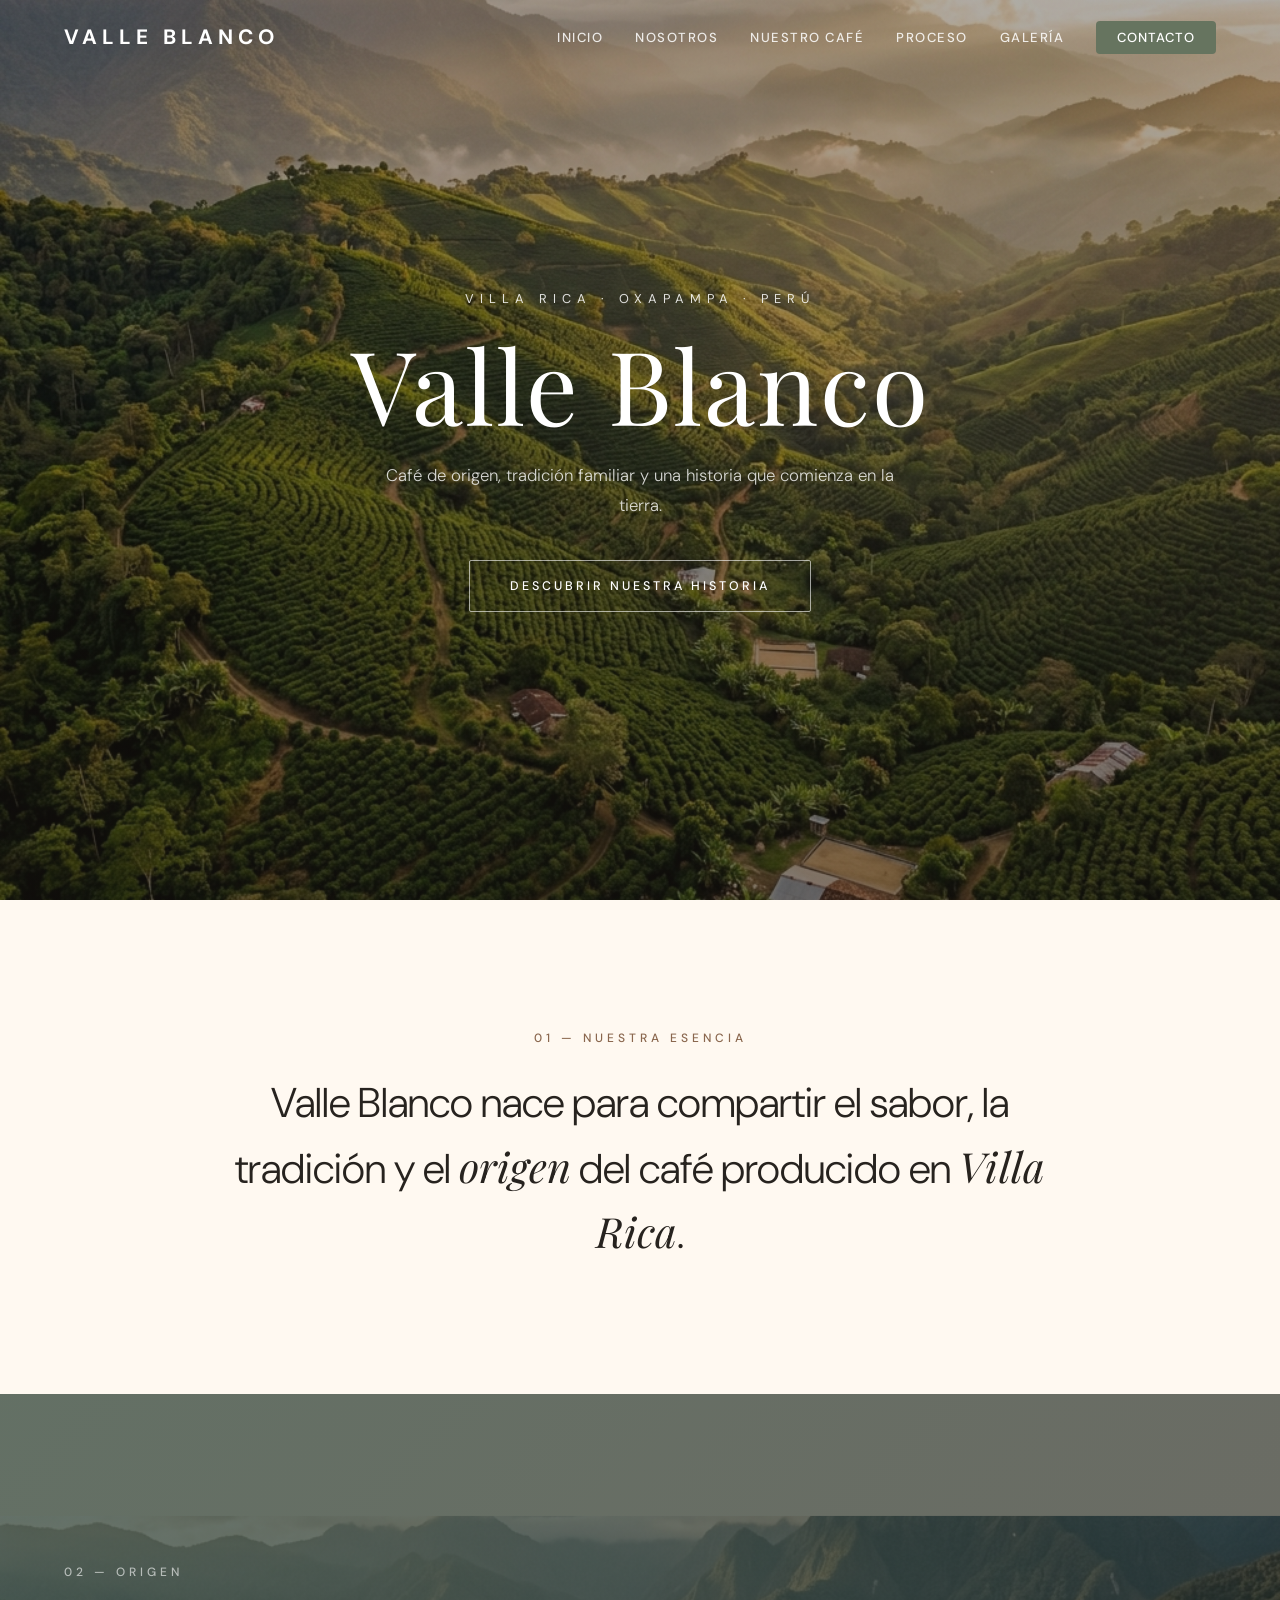
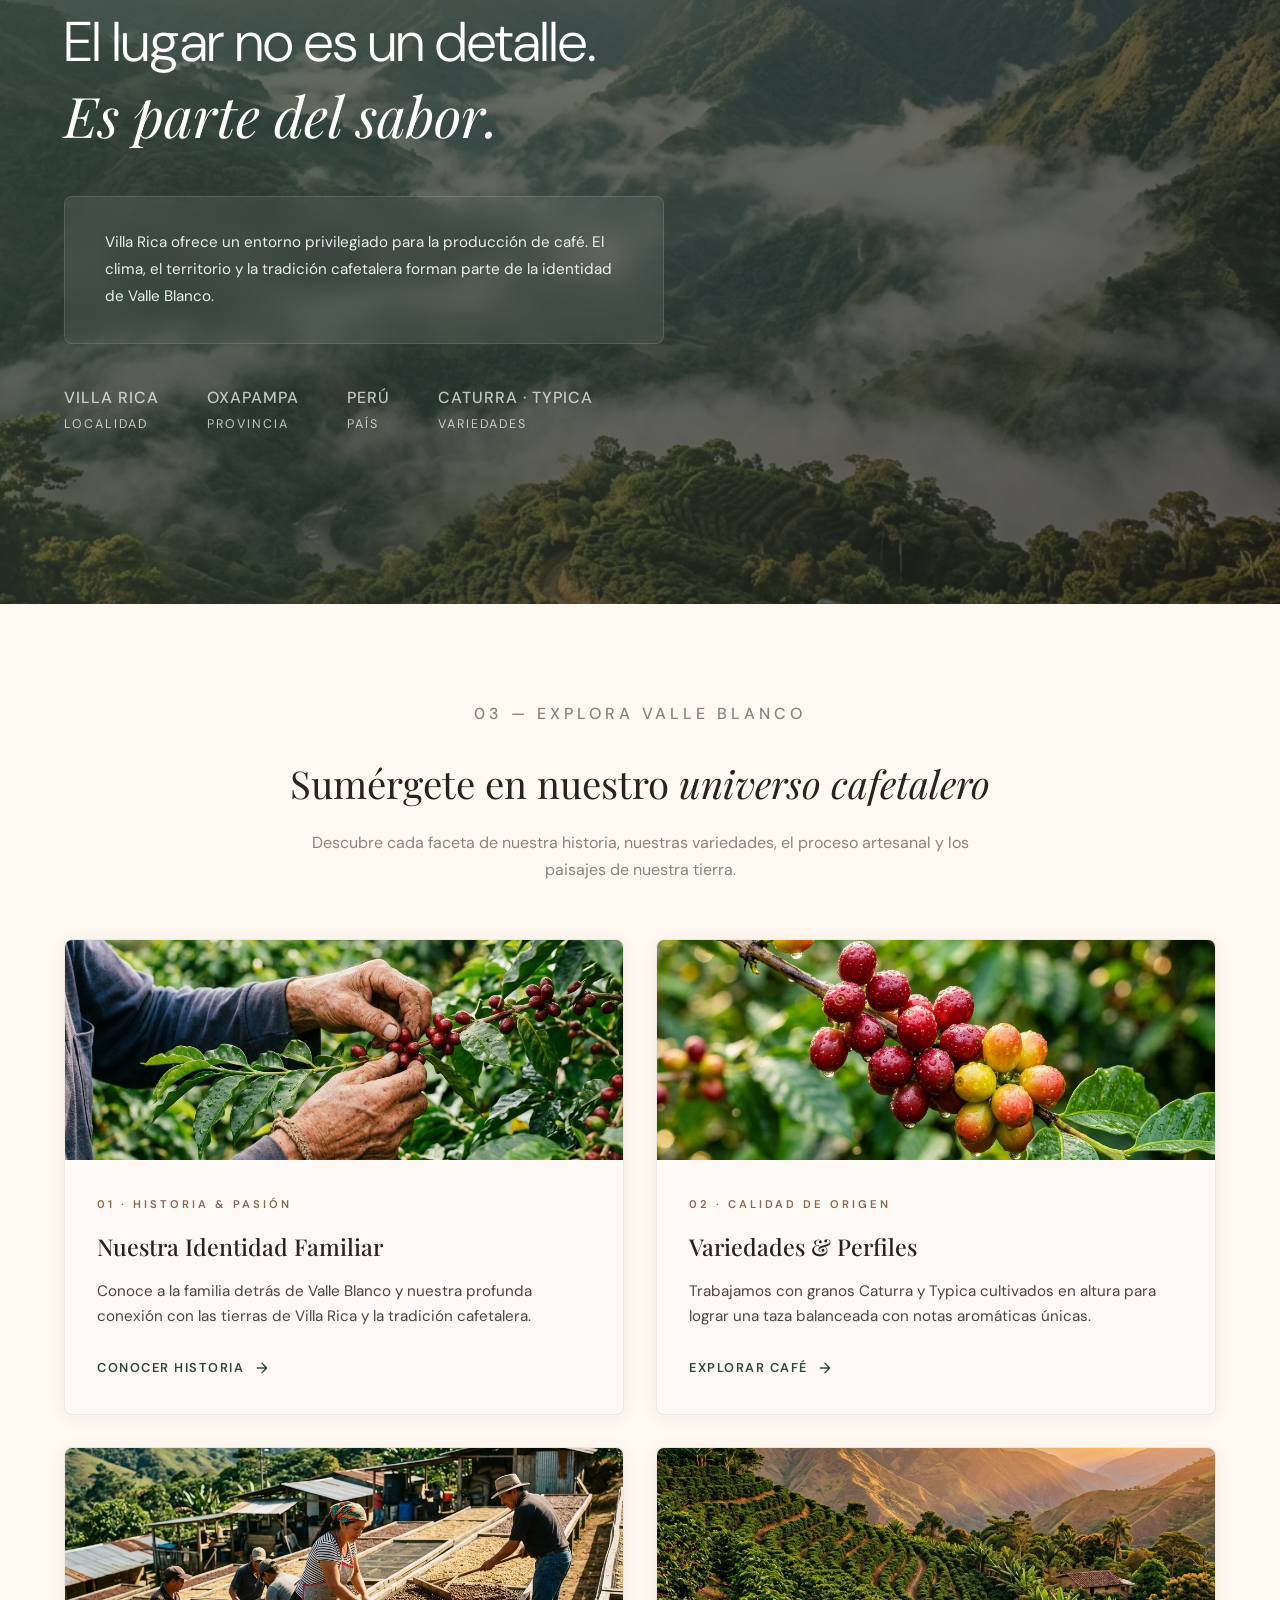
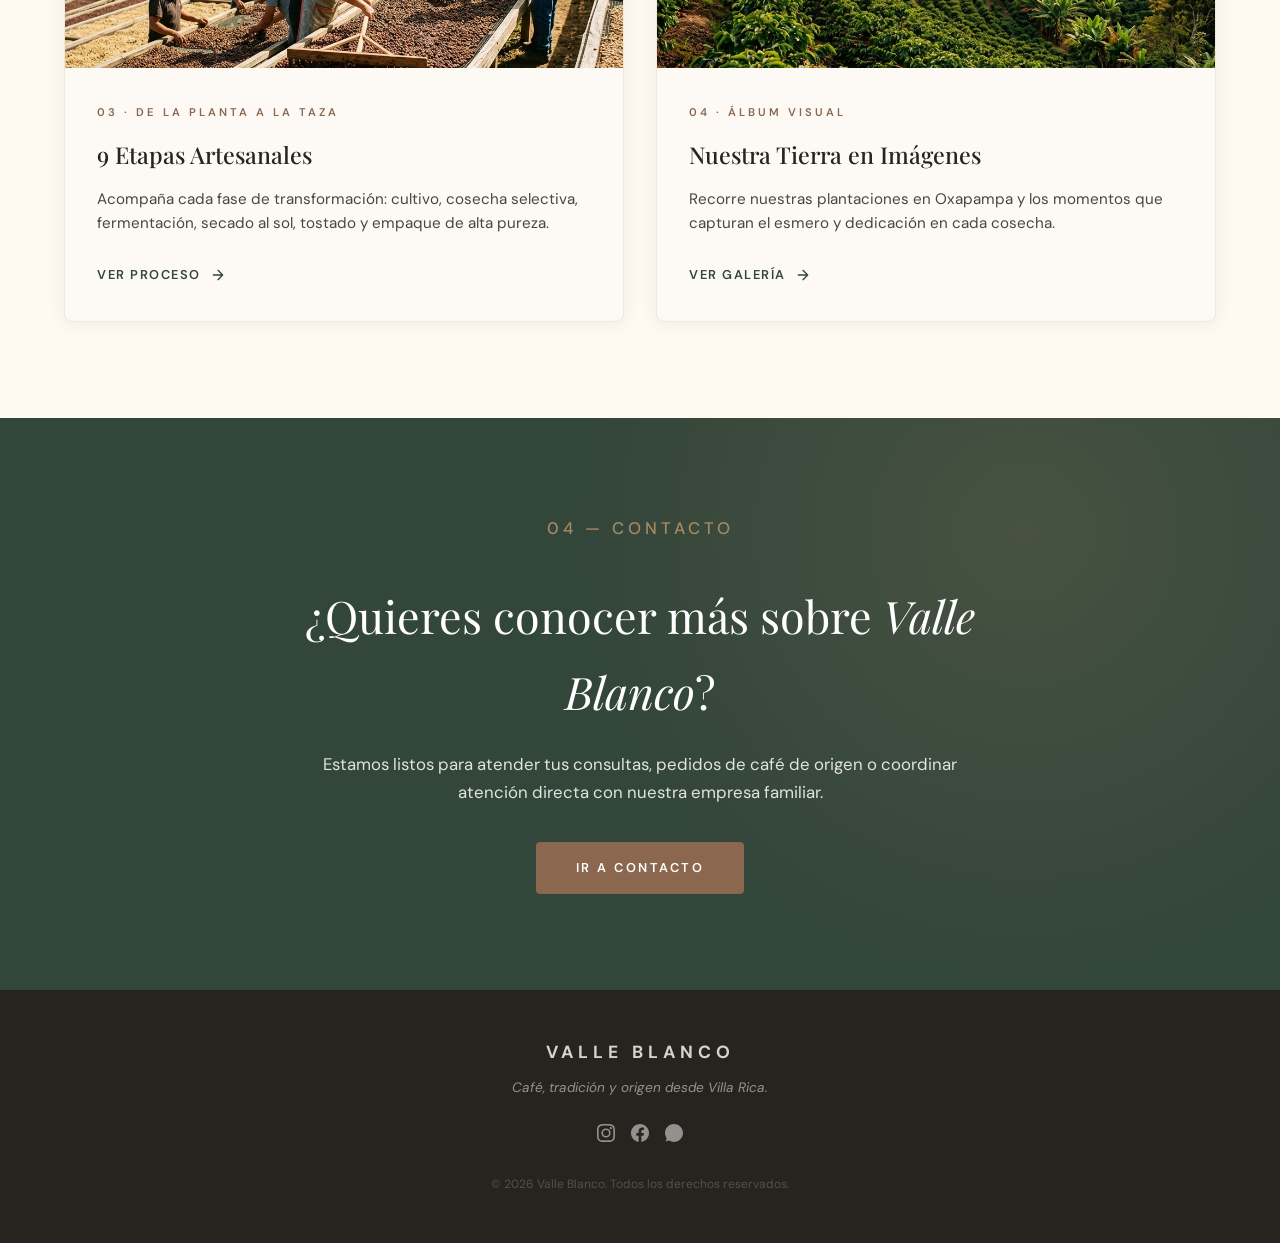
==== commit 435dee2a: "refactor: Mejora seccion Nuestro cafe" ====
--- a/index.html
+++ b/index.html
@@ -66,45 +66,6 @@
       </div>
     </section>
 
-    <!-- NOSOTROS -->
-    <section class="nosotros" id="nosotros">
-      <div class="container">
-        <div class="nosotros-grid">
-          <div class="nosotros-img reveal">
-            <img src="img/harvest.png" alt="Cosecha de café en Villa Rica" />
-          </div>
-          <div class="nosotros-content">
-            <p class="section-label reveal">02 — Nosotros</p>
-            <h2 class="nosotros-title reveal">
-              Una empresa conectada con la tierra que la vio
-              <span class="serif">crecer</span>.
-            </h2>
-            <p class="nosotros-text reveal">
-              Valle Blanco es una pequeña empresa familiar dedicada al cultivo,
-              procesamiento y comercialización de café producido en Villa Rica,
-              provincia de Oxapampa.
-            </p>
-            <p class="nosotros-text reveal">
-              Nuestra identidad está profundamente relacionada con el origen y el
-              proceso del café. Cada etapa refleja nuestro compromiso con la calidad
-              y la tradición cafetalera de la región.
-            </p>
-            <div class="nosotros-indicators reveal">
-              <div class="indicator-item">
-                <strong>Villa Rica</strong><span>Origen</span>
-              </div>
-              <div class="indicator-item">
-                <strong>Empresa familiar</strong><span>Identidad</span>
-              </div>
-              <div class="indicator-item">
-                <strong>Café</strong><span>Tradición</span>
-              </div>
-            </div>
-          </div>
-        </div>
-      </div>
-    </section>
-
     <!-- ORIGEN -->
     <section class="origen" id="origen">
       <div
@@ -113,7 +74,7 @@
       ></div>
       <div class="origen-overlay"></div>
       <div class="origen-content container">
-        <p class="section-label reveal">03 — Origen</p>
+        <p class="section-label reveal">02 — Origen</p>
         <h2 class="origen-title reveal">
           El lugar no es un detalle.<br /><span class="serif"
             >Es parte del sabor.</span
@@ -139,463 +100,100 @@
       </div>
     </section>
 
-    <!-- NUESTRO CAFÉ -->
-    <section class="cafe" id="cafe">
-      <div class="container">
-        <div class="cafe-header">
-          <p class="section-label reveal">04 — Nuestro Café</p>
-          <h2 class="reveal">
-            Conocer lo que hay detrás de cada <span class="serif">grano</span>.
-          </h2>
-        </div>
-        <div class="cafe-grid">
-          <div class="cafe-block reveal">
-            <h3>Procedencia</h3>
-            <p>
-              Nuestro café proviene de Villa Rica, provincia de Oxapampa, una de las
-              regiones más reconocidas del Perú por su producción cafetalera de alta
-              calidad.
-            </p>
-          </div>
-          <div class="cafe-block reveal reveal-delay-1">
-            <h3>Variedades</h3>
-            <p>
-              Trabajamos principalmente con las variedades Caturra y Typica,
-              reconocidas por su perfil de sabor equilibrado, aromático y con cuerpo
-              definido.
-            </p>
-          </div>
-          <div class="cafe-block reveal reveal-delay-2">
-            <h3>Identidad</h3>
-            <p>
-              Nuestro café está directamente relacionado con el territorio donde es
-              cultivado. El suelo, el clima y la altitud de Villa Rica son parte
-              esencial de su carácter.
-            </p>
-          </div>
-          <div class="cafe-block reveal reveal-delay-3">
-            <h3>Propósito</h3>
-            <p>
-              Dar a conocer la historia y las características del café Valle Blanco,
-              conectando al consumidor con el origen y el proceso detrás de cada
-              grano.
-            </p>
-          </div>
-        </div>
-      </div>
-    </section>
-
-    <!-- PROCESO -->
-    <section class="proceso" id="proceso">
-      <div class="container">
-
-        <div class="proceso-header">
-          <p class="section-label reveal">05 — Proceso</p>
-          <h2 class="reveal">De la planta a la <span class="serif">taza</span>.</h2>
-          <p class="reveal">Nueve etapas que forman parte de una misma historia.</p>
-
-          <div class="proceso-progress reveal">
-            <span class="proceso-progress-bar" id="procesoProgressBar"></span>
-          </div>
-          <p class="proceso-progress-label reveal">
-            Etapa <span id="etapaActual">1</span> de 9
-          </p>
-        </div>
-
-        <!-- MOMENTO I -->
-        <div class="momento reveal" style="--bg-momento: url('img/harvest.png');">
-          <h3 class="momento-title">Momento I — En la tierra</h3>
-          <div class="etapas-grid">
-
-            <div class="etapa" data-etapa="1">
-              <span class="etapa-number">01</span>
-              <div class="etapa-icon">
-                <svg viewBox="0 0 24 24">
-                  <path d="M12 22V12"/>
-                  <path d="M12 12c0-4-3-6-7-6 0 4 3 6 7 6z"/>
-                  <path d="M12 12c0-4 3-6 7-6 0 4-3 6-7 6z"/>
-                </svg>
-              </div>
-              <h4>Cultivo</h4>
-              <p>Los cafetos crecen en las laderas de Villa Rica, beneficiándose del clima tropical y la riqueza del suelo.</p>
-              <div class="etapa-badges">
-                <span class="etapa-badge">6-8 meses</span>
-                <span class="etapa-badge">1,200-1,800 msnm</span>
-              </div>
-              <div class="etapa-extra">
-                <p>Las variedades Caturra y Typica se adaptan al microclima de la región, produciendo granos de perfil equilibrado.</p>
-              </div>
-            </div>
-
-            <div class="etapa" data-etapa="2">
-              <span class="etapa-number">02</span>
-              <div class="etapa-icon">
-                <svg viewBox="0 0 24 24">
-                  <path d="M12 3v9"/>
-                  <path d="M8 7c0-2 1.5-4 4-4s4 2 4 4"/>
-                  <path d="M6 13c0 4 3 8 6 8s6-4 6-8"/>
-                  <circle cx="12" cy="13" r="3"/>
-                </svg>
-              </div>
-              <h4>Cosecha</h4>
-              <p>Cada cereza de café es recolectada a mano, seleccionando únicamente los frutos en su punto óptimo de maduración.</p>
-              <div class="etapa-badges">
-                <span class="etapa-badge">Manual</span>
-                <span class="etapa-badge">Mayo - Agosto</span>
-              </div>
-              <div class="etapa-extra">
-                <p>Solo se recolectan las cerezas rojas; las verdes se dejan para la siguiente pasada, garantizando uniformidad.</p>
-              </div>
-            </div>
-
-            <div class="etapa" data-etapa="3">
-              <span class="etapa-number">03</span>
-              <div class="etapa-icon">
-                <svg viewBox="0 0 24 24">
-                  <circle cx="11" cy="11" r="7"/>
-                  <path d="M21 21l-4.3-4.3"/>
-                  <path d="M11 8v6M8 11h6"/>
-                </svg>
-              </div>
-              <h4>Selección</h4>
-              <p>Los frutos cosechados se seleccionan cuidadosamente, separando los granos de mayor calidad para el procesamiento.</p>
-              <div class="etapa-badges">
-                <span class="etapa-badge">Control de calidad</span>
-              </div>
-              <div class="etapa-extra">
-                <p>Se descartan cerezas dañadas o inmaduras que afectarían el sabor final del café.</p>
-              </div>
-            </div>
-
-          </div>
-        </div>
-
-        <!-- MOMENTO II -->
-        <div class="momento reveal" style="--bg-momento: url('img/drying.png');">
-          <h3 class="momento-title">Momento II — Transformación</h3>
-          <div class="etapas-grid">
-
-            <div class="etapa" data-etapa="4">
-              <span class="etapa-number">04</span>
-              <div class="etapa-icon">
-                <svg viewBox="0 0 24 24">
-                  <path d="M12 2s6 6 6 11a6 6 0 11-12 0c0-5 6-11 6-11z"/>
-                </svg>
-              </div>
-              <h4>Beneficio</h4>
-              <p>El café pasa por un proceso húmedo que retira la pulpa y prepara los granos para la siguiente fase.</p>
-              <div class="etapa-badges">
-                <span class="etapa-badge">Proceso húmedo</span>
-                <span class="etapa-badge">12-24 h</span>
-              </div>
-              <div class="etapa-extra">
-                <p>El despulpado y fermentación controlada desarrollan las notas frutales y ácidas del café.</p>
-              </div>
-            </div>
-
-            <div class="etapa" data-etapa="5">
-              <span class="etapa-number">05</span>
-              <div class="etapa-icon">
-                <svg viewBox="0 0 24 24">
-                  <circle cx="12" cy="12" r="4"/>
-                  <path d="M12 2v3M12 19v3M2 12h3M19 12h3M4.9 4.9l2.1 2.1M17 17l2.1 2.1M19.1 4.9L17 7M7 17l-2.1 2.1"/>
-                </svg>
-              </div>
-              <h4>Secado</h4>
-              <p>Los granos se secan de forma controlada al sol, alcanzando el nivel de humedad ideal para preservar su calidad.</p>
-              <div class="etapa-badges">
-                <span class="etapa-badge">Al sol</span>
-                <span class="etapa-badge">10-14 días</span>
-              </div>
-              <div class="etapa-extra">
-                <p>El secado lento y uniforme conserva los aceites esenciales responsables del aroma.</p>
-              </div>
-            </div>
-
-            <div class="etapa" data-etapa="6">
-              <span class="etapa-number">06</span>
-              <div class="etapa-icon">
-                <svg viewBox="0 0 24 24">
-                  <path d="M12 3v18"/>
-                  <path d="M5 8h14"/>
-                  <path d="M7 8l-2 8a3 3 0 006 0L9 8"/>
-                  <path d="M17 8l-2 8a3 3 0 006 0l-2-8"/>
-                </svg>
-              </div>
-              <h4>Clasificación</h4>
-              <p>Se clasifica cada grano según su tamaño, peso y calidad, asegurando uniformidad en el producto final.</p>
-              <div class="etapa-badges">
-                <span class="etapa-badge">Por tamaño</span>
-                <span class="etapa-badge">Por peso</span>
-              </div>
-              <div class="etapa-extra">
-                <p>Solo los granos de mayor puntaje pasan a la etapa de tostado para la marca Valle Blanco.</p>
-              </div>
-            </div>
-
-          </div>
-        </div>
-
-        <!-- DATO CURIOSO -->
-        <aside class="proceso-dato reveal">
-          <p class="proceso-dato-label">¿Sabías que...?</p>
-          <p class="proceso-dato-text">
-            El café de Villa Rica crece a más de <strong>1,600 msnm</strong>,
-            altitud que intensifica su perfil aromático y le da cuerpo a cada taza.
-          </p>
-        </aside>
-
-        <!-- MOMENTO III -->
-        <div class="momento reveal" style="--bg-momento: url('img/beans.png');">
-          <h3 class="momento-title">Momento III — Aroma final</h3>
-          <div class="etapas-grid">
-
-            <!-- TARJETA DESTACADA -->
-            <div class="etapa etapa--destacada" data-etapa="7">
-              <span class="etapa-number">07</span>
-              <div class="etapa-icon">
-                <svg viewBox="0 0 24 24">
-                  <path d="M12 3s4 5 4 9a4 4 0 01-8 0c0-4 4-9 4-9z"/>
-                  <path d="M9 18h6M10 21h4"/>
-                </svg>
-              </div>
-              <h4>Tostado</h4>
-              <p>El tueste se realiza con precisión, resaltando las notas y el perfil aromático característico del café de Villa Rica.</p>
-              <div class="etapa-badges">
-                <span class="etapa-badge">180-220 °C</span>
-                <span class="etapa-badge">12-18 min</span>
-                <span class="etapa-badge">Artesanal</span>
-              </div>
-              <div class="etapa-extra">
-                <p>El punto exacto de tueste define el balance entre acidez, cuerpo y dulzor. Es la etapa más artesanal del proceso.</p>
-              </div>
-            </div>
-
-            <div class="etapa" data-etapa="8">
-              <span class="etapa-number">08</span>
-              <div class="etapa-icon">
-                <svg viewBox="0 0 24 24">
-                  <circle cx="12" cy="12" r="8"/>
-                  <circle cx="12" cy="12" r="3"/>
-                  <path d="M12 4v2M12 18v2M4 12h2M18 12h2"/>
-                </svg>
-              </div>
-              <h4>Molienda</h4>
-              <p>Los granos tostados se muelen según la presentación final, conservando la frescura y los aromas esenciales.</p>
-              <div class="etapa-badges">
-                <span class="etapa-badge">Fina / Media</span>
-              </div>
-              <div class="etapa-extra">
-                <p>El grosor de la molienda se ajusta al método de preparación: espresso, prensa francesa o filtrado.</p>
-              </div>
-            </div>
-
-            <div class="etapa" data-etapa="9">
-              <span class="etapa-number">09</span>
-              <div class="etapa-icon">
-                <svg viewBox="0 0 24 24">
-                  <path d="M21 8l-9-5-9 5 9 5 9-5z"/>
-                  <path d="M3 8v8l9 5 9-5V8"/>
-                  <path d="M12 13v8"/>
-                </svg>
-              </div>
-              <h4>Empaque</h4>
-              <p>El café se empaca con cuidado, protegiendo su calidad y preparándolo para llegar al consumidor final.</p>
-              <div class="etapa-badges">
-                <span class="etapa-badge">Válvula unidireccional</span>
-              </div>
-              <div class="etapa-extra">
-                <p>El empaque con válvula permite liberar CO₂ sin dejar entrar oxígeno, conservando la frescura por más tiempo.</p>
-              </div>
-            </div>
-
-          </div>
-        </div>
-
-      </div>
-    </section>
-
-    <!-- MISIÓN, VISIÓN, VALORES -->
-    <section class="mvv" id="mvv">
-      <div class="container">
-        <div class="mvv-grid">
-          <div class="mvv-block reveal">
-            <h3>Misión</h3>
-            <p>
-              Dar a conocer un café de origen elaborado con dedicación y respeto
-              por la tradición cafetalera de Villa Rica.
-            </p>
-          </div>
-          <div class="mvv-block reveal reveal-delay-1">
-            <h3>Visión</h3>
-            <p>
-              Fortalecer la presencia de Valle Blanco como una marca reconocida
-              por su identidad y procedencia.
-            </p>
-          </div>
-          <div
-            class="mvv-block reveal reveal-delay-2"
-            style="background-image: url(&quot;img/beans.png&quot;)"
-          >
-            <h3>Valores</h3>
-            <p>
-              Tradición, calidad, cercanía, compromiso y respeto por el origen.
-            </p>
-          </div>
-        </div>
-      </div>
-    </section>
-
-    <!-- GALERÍA -->
-    <section class="galeria" id="galeria">
-      <div class="container">
-        <div class="galeria-header">
-          <p class="section-label reveal">06 — Galería</p>
-          <h2 class="reveal">
-            Imágenes que cuentan nuestra <span class="serif">historia</span>.
-          </h2>
-        </div>
-        <div class="galeria-grid reveal">
-          <div class="galeria-item">
-            <img src="img/gallery-plantation.png" alt="Plantación Villa Rica" />
-            <div class="galeria-caption">
-              <strong>Villa Rica</strong><span>Origen</span>
-            </div>
-          </div>
-          <div class="galeria-item">
-            <img src="img/cherries.png" alt="Cerezas de café" />
-            <div class="galeria-caption">
-              <strong>Cosecha</strong><span>Proceso</span>
-            </div>
-          </div>
-          <div class="galeria-item">
-            <img src="img/beans.png" alt="Granos tostados" />
-            <div class="galeria-caption">
-              <strong>Tostado</strong><span>Aroma</span>
-            </div>
-          </div>
-          <div class="galeria-item">
-            <img src="img/drying.png" alt="Secado de café" />
-            <div class="galeria-caption">
-              <strong>Secado</strong><span>Tradición</span>
-            </div>
-          </div>
-          <div class="galeria-item">
-            <img src="img/cup.png" alt="Taza de café" />
-            <div class="galeria-caption">
-              <strong>Café</strong><span>Experiencia</span>
-            </div>
-          </div>
-          <div class="galeria-item">
-            <img src="img/harvest.png" alt="Cosecha manual" />
-            <div class="galeria-caption">
-              <strong>Recolección</strong><span>Dedicación</span>
-            </div>
-          </div>
-        </div>
-      </div>
-    </section>
-
-    <!-- CONTACTO -->
-    <section class="contacto" id="contacto">
-      <div class="container">
-        <div class="contacto-grid">
-          <div>
-            <p class="section-label reveal" style="color: rgba(255, 255, 255, 0.5)">
-              07 — Contacto
-            </p>
-            <h2 class="contacto-title reveal">
-              ¿Quieres conocer más sobre
-              <span class="serif">Valle Blanco</span>?
-            </h2>
-            <div class="contacto-info reveal">
-              <div class="contacto-info-item">
-                <svg
-                  viewBox="0 0 24 24"
-                  fill="none"
-                  stroke="currentColor"
-                  stroke-width="2"
-                >
-                  <path d="M21 10c0 7-9 13-9 13s-9-6-9-13a9 9 0 0118 0z" />
-                  <circle cx="12" cy="10" r="3" /></svg
-                >Villa Rica, Oxapampa, Perú
-              </div>
-              <div class="contacto-info-item">
-                <svg
-                  viewBox="0 0 24 24"
-                  fill="none"
-                  stroke="currentColor"
-                  stroke-width="2"
-                >
-                  <path
-                    d="M22 16.92v3a2 2 0 01-2.18 2 19.79 19.79 0 01-8.63-3.07 19.5 19.5 0 01-6-6A19.79 19.79 0 012.12 4.18 2 2 0 014.11 2h3a2 2 0 012 1.72c.127.96.361 1.903.7 2.81a2 2 0 01-.45 2.11L8.09 9.91a16 16 0 006 6l1.27-1.27a2 2 0 012.11-.45c.907.339 1.85.573 2.81.7A2 2 0 0122 16.92z"
-                  /></svg
-                >+51 999 888 777
-              </div>
-              <div class="contacto-info-item">
-                <svg
-                  viewBox="0 0 24 24"
-                  fill="none"
-                  stroke="currentColor"
-                  stroke-width="2"
-                >
-                  <path
-                    d="M4 4h16c1.1 0 2 .9 2 2v12c0 1.1-.9 2-2 2H4c-1.1 0-2-.9-2-2V6c0-1.1.9-2 2-2z"
-                  />
-                  <polyline points="22,6 12,13 2,6" /></svg
-                >contacto@valleblanco.pe
-              </div>
-              <div class="contacto-info-item">
-                <svg viewBox="0 0 24 24" fill="currentColor">
-                  <path
-                    d="M17.472 14.382c-.297-.149-1.758-.867-2.03-.967-.273-.099-.471-.148-.67.15-.197.297-.767.966-.94 1.164-.173.199-.347.223-.644.075-.297-.15-1.255-.463-2.39-1.475-.883-.788-1.48-1.761-1.653-2.059-.173-.297-.018-.458.13-.606.134-.133.298-.347.446-.52.149-.174.198-.298.298-.497.099-.198.05-.371-.025-.52-.075-.149-.669-1.612-.916-2.207-.242-.579-.487-.5-.669-.51-.173-.008-.371-.01-.57-.01-.198 0-.52.074-.792.372-.272.297-1.04 1.016-1.04 2.479 0 1.462 1.065 2.875 1.213 3.074.149.198 2.096 3.2 5.077 4.487.709.306 1.262.489 1.694.625.712.227 1.36.195 1.871.118.571-.085 1.758-.719 2.006-1.413.248-.694.248-1.289.173-1.413-.074-.124-.272-.198-.57-.347z"
-                  /></svg
-                >+51 999 888 777
-              </div>
-            </div>
-            <div class="contacto-social reveal">
-              <a href="#" aria-label="Instagram"
-                ><svg viewBox="0 0 24 24">
-                  <path
-                    d="M12 2.163c3.204 0 3.584.012 4.85.07 3.252.148 4.771 1.691 4.919 4.919.058 1.265.069 1.645.069 4.849 0 3.205-.012 3.584-.069 4.849-.149 3.225-1.664 4.771-4.919 4.919-1.266.058-1.644.07-4.85.07-3.204 0-3.584-.012-4.849-.07-3.26-.149-4.771-1.699-4.919-4.92-.058-1.265-.07-1.644-.07-4.849 0-3.204.013-3.583.07-4.849.149-3.227 1.664-4.771 4.919-4.919 1.266-.057 1.645-.069 4.849-.069zM12 0C8.741 0 8.333.014 7.053.072 2.695.272.273 2.69.073 7.052.014 8.333 0 8.741 0 12c0 3.259.014 3.668.072 4.948.2 4.358 2.618 6.78 6.98 6.98C8.333 23.986 8.741 24 12 24c3.259 0 3.668-.014 4.948-.072 4.354-.2 6.782-2.618 6.979-6.98.059-1.28.073-1.689.073-4.948 0-3.259-.014-3.667-.072-4.947-.196-4.354-2.617-6.78-6.979-6.98C15.668.014 15.259 0 12 0zm0 5.838a6.162 6.162 0 100 12.324 6.162 6.162 0 000-12.324zM12 16a4 4 0 110-8 4 4 0 010 8zm6.406-11.845a1.44 1.44 0 100 2.881 1.44 1.44 0 000-2.881z"
-                  /></svg
-              ></a>
-              <a href="#" aria-label="Facebook"
-                ><svg viewBox="0 0 24 24">
-                  <path
-                    d="M24 12.073c0-6.627-5.373-12-12-12s-12 5.373-12 12c0 5.99 4.388 10.954 10.125 11.854v-8.385H7.078v-3.47h3.047V9.43c0-3.007 1.792-4.669 4.533-4.669 1.312 0 2.686.235 2.686.235v2.953H15.83c-1.491 0-1.956.925-1.956 1.874v2.25h3.328l-.532 3.47h-2.796v8.385C19.612 23.027 24 18.062 24 12.073z"
-                  /></svg
-              ></a>
-              <a href="#" aria-label="WhatsApp"
-                ><svg viewBox="0 0 24 24">
-                  <path
-                    d="M17.472 14.382c-.297-.149-1.758-.867-2.03-.967-.273-.099-.471-.148-.67.15-.197.297-.767.966-.94 1.164-.173.199-.347.223-.644.075-.297-.15-1.255-.463-2.39-1.475-.883-.788-1.48-1.761-1.653-2.059-.173-.297-.018-.458.13-.606.134-.133.298-.347.446-.52.149-.174.198-.298.298-.497.099-.198.05-.371-.025-.52-.075-.149-.669-1.612-.916-2.207-.242-.579-.487-.5-.669-.51-.173-.008-.371-.01-.57-.01-.198 0-.52.074-.792.372-.272.297-1.04 1.016-1.04 2.479 0 1.462 1.065 2.875 1.213 3.074.149.198 2.096 3.2 5.077 4.487.709.306 1.262.489 1.694.625.712.227 1.36.195 1.871.118.571-.085 1.758-.719 2.006-1.413.248-.694.248-1.289.173-1.413-.074-.124-.272-.198-.57-.347zM12 0C5.373 0 0 5.373 0 12c0 2.625.846 5.059 2.284 7.034L.789 23.492l4.574-1.47A11.94 11.94 0 0012 24c6.627 0 12-5.373 12-12S18.627 0 12 0z"
-                  /></svg
-              ></a>
-            </div>
-          </div>
-          <form class="contacto-form reveal" id="contactForm">
-            <div class="form-group">
-              <label for="name">Nombre</label
-              ><input type="text" id="name" placeholder="Tu nombre" />
-            </div>
-            <div class="form-group">
-              <label for="email">Correo</label
-              ><input type="email" id="email" placeholder="Tu correo electrónico" />
-            </div>
-            <div class="form-group">
-              <label for="message">Mensaje</label
-              ><textarea
-                id="message"
-                placeholder="Escríbenos tu mensaje..."
-              ></textarea>
-            </div>
-            <button type="submit" class="form-btn">Enviar mensaje</button>
-            <div class="form-success">
-              ¡Gracias por tu mensaje! Nos pondremos en contacto contigo pronto.
-            </div>
-          </form>
-        </div>
+    <!-- EXPLORA VALLE BLANCO (HUB DE ACCESO A SECCIONES) -->
+    <section class="hub" id="explorar">
+      <div class="container">
+        <div class="hub-header reveal">
+          <p class="section-label">03 — Explora Valle Blanco</p>
+          <h2>Sumérgete en nuestro <span class="serif">universo cafetalero</span></h2>
+          <p>Descubre cada faceta de nuestra historia, nuestras variedades, el proceso artesanal y los paisajes de nuestra tierra.</p>
+        </div>
+
+        <div class="hub-grid">
+          <!-- CARD NOSOTROS -->
+          <article class="hub-card reveal">
+            <div class="hub-card-img">
+              <img src="img/harvest.png" alt="Nosotros — Familia Valle Blanco" />
+            </div>
+            <div class="hub-card-body">
+              <span class="hub-card-tag">01 · Historia & Pasión</span>
+              <h3 class="hub-card-title">Nuestra Identidad Familiar</h3>
+              <p class="hub-card-desc">
+                Conoce a la familia detrás de Valle Blanco y nuestra profunda conexión con las tierras de Villa Rica y la tradición cafetalera.
+              </p>
+              <a href="Html/nosotros.html" class="hub-card-link">
+                Conocer historia
+                <svg viewBox="0 0 24 24"><path d="M5 12h14M12 5l7 7-7 7" stroke="currentColor" stroke-width="2" stroke-linecap="round" stroke-linejoin="round" fill="none"/></svg>
+              </a>
+            </div>
+          </article>
+
+          <!-- CARD CAFÉ -->
+          <article class="hub-card reveal reveal-delay-1">
+            <div class="hub-card-img">
+              <img src="img/cherries.png" alt="Nuestro Café — Variedades de origen" />
+            </div>
+            <div class="hub-card-body">
+              <span class="hub-card-tag">02 · Calidad de Origen</span>
+              <h3 class="hub-card-title">Variedades & Perfiles</h3>
+              <p class="hub-card-desc">
+                Trabajamos con granos Caturra y Typica cultivados en altura para lograr una taza balanceada con notas aromáticas únicas.
+              </p>
+              <a href="Html/cafe.html" class="hub-card-link">
+                Explorar café
+                <svg viewBox="0 0 24 24"><path d="M5 12h14M12 5l7 7-7 7" stroke="currentColor" stroke-width="2" stroke-linecap="round" stroke-linejoin="round" fill="none"/></svg>
+              </a>
+            </div>
+          </article>
+
+          <!-- CARD PROCESO -->
+          <article class="hub-card reveal">
+            <div class="hub-card-img">
+              <img src="img/drying.png" alt="El Proceso del Café" />
+            </div>
+            <div class="hub-card-body">
+              <span class="hub-card-tag">03 · De la Planta a la Taza</span>
+              <h3 class="hub-card-title">9 Etapas Artesanales</h3>
+              <p class="hub-card-desc">
+                Acompaña cada fase de transformación: cultivo, cosecha selectiva, fermentación, secado al sol, tostado y empaque de alta pureza.
+              </p>
+              <a href="Html/proceso.html" class="hub-card-link">
+                Ver proceso
+                <svg viewBox="0 0 24 24"><path d="M5 12h14M12 5l7 7-7 7" stroke="currentColor" stroke-width="2" stroke-linecap="round" stroke-linejoin="round" fill="none"/></svg>
+              </a>
+            </div>
+          </article>
+
+          <!-- CARD GALERÍA -->
+          <article class="hub-card reveal reveal-delay-1">
+            <div class="hub-card-img">
+              <img src="img/gallery-plantation.png" alt="Galería fotográfica" />
+            </div>
+            <div class="hub-card-body">
+              <span class="hub-card-tag">04 · Álbum Visual</span>
+              <h3 class="hub-card-title">Nuestra Tierra en Imágenes</h3>
+              <p class="hub-card-desc">
+                Recorre nuestras plantaciones en Oxapampa y los momentos que capturan el esmero y dedicación en cada cosecha.
+              </p>
+              <a href="Html/Galeria.html" class="hub-card-link">
+                Ver galería
+                <svg viewBox="0 0 24 24"><path d="M5 12h14M12 5l7 7-7 7" stroke="currentColor" stroke-width="2" stroke-linecap="round" stroke-linejoin="round" fill="none"/></svg>
+              </a>
+            </div>
+          </article>
+        </div>
+      </div>
+    </section>
+
+    <!-- BANNER CONTACTO -->
+    <section class="cta-banner" id="contacto-cta">
+      <div class="container cta-banner-content reveal">
+        <p class="cta-banner-label">04 — Contacto</p>
+        <h2>¿Quieres conocer más sobre <span class="serif">Valle Blanco</span>?</h2>
+        <p>
+          Estamos listos para atender tus consultas, pedidos de café de origen o coordinar atención directa con nuestra empresa familiar.
+        </p>
+        <a href="Html/Contacto.html" class="cta-banner-btn">Ir a Contacto</a>
       </div>
     </section>
 
--- a/css/styles.css
+++ b/css/styles.css
@@ -330,8 +330,148 @@
 
 .cafe-block p { 
   font-size: 0.92rem; 
-  line-height: 1.6; /* Ajustado de 1.8 a 1.6 para mejor lectura en párrafos cortos */
-}
+  line-height: 1.6;
+}
+
+.cafe-intro-text {
+  font-size: 1.05rem; color: var(--text-body); line-height: 1.7;
+  max-width: 680px; margin: 0 auto 1rem; text-align: center;
+}
+
+/* =============================================
+   SECTION — CATÁLOGO DE PRODUCTOS
+   ============================================= */
+.productos { padding: 6rem 0; background: var(--bg-main); }
+
+.productos-header {
+  text-align: center; max-width: 680px; margin: 0 auto 4rem;
+}
+.productos-header h2 {
+  font-family: var(--font-serif); font-size: clamp(1.8rem, 3vw, 2.6rem);
+  color: var(--text-dark); font-weight: 400; margin-bottom: 0.5rem;
+}
+.productos-header p { font-size: 1rem; color: var(--text-muted); }
+
+.productos-grid {
+  display: grid; grid-template-columns: repeat(3, 1fr); gap: 2rem;
+}
+
+/* Tarjeta de producto */
+.producto-card {
+  background: var(--white-warm); border-radius: 12px;
+  overflow: hidden; box-shadow: var(--shadow-sm);
+  border: 1px solid rgba(138,103,78,0.1);
+  transition: var(--transition); display: flex; flex-direction: column;
+  position: relative;
+}
+.producto-card:hover {
+  transform: translateY(-8px); box-shadow: var(--shadow-md);
+  border-color: rgba(138,103,78,0.25);
+}
+.producto-card--dark { background: #1e1a17; color: #fff; border-color: transparent; }
+.producto-card--dark:hover { border-color: var(--brown-light); }
+
+/* Badge "Más popular" */
+.producto-badge {
+  position: absolute; top: 1rem; right: 1rem; z-index: 3;
+  background: var(--brown); color: #fff;
+  font-size: 0.65rem; letter-spacing: 2px; text-transform: uppercase;
+  font-weight: 700; padding: 0.35rem 0.8rem; border-radius: 3px;
+}
+
+/* Imagen del producto */
+.producto-img-wrapper {
+  width: 100%; height: 280px; overflow: hidden;
+  background: var(--bg-cream); display: flex; align-items: center; justify-content: center;
+}
+.producto-img {
+  width: 100%; height: 100%; object-fit: cover;
+  transition: transform 0.6s ease;
+}
+.producto-card:hover .producto-img { transform: scale(1.04); }
+
+/* Cuerpo de la tarjeta */
+.producto-body {
+  padding: 2rem 1.8rem; display: flex; flex-direction: column; flex: 1;
+}
+
+.producto-tag {
+  font-size: 0.68rem; letter-spacing: 3px; text-transform: uppercase;
+  color: var(--brown); font-weight: 700; margin-bottom: 0.6rem; display: block;
+}
+.producto-card--dark .producto-tag { color: var(--brown-light); }
+
+.producto-nombre {
+  font-family: var(--font-serif); font-size: 1.5rem;
+  color: var(--text-dark); font-weight: 400; margin-bottom: 1rem; line-height: 1.2;
+}
+.producto-card--dark .producto-nombre { color: #fff; }
+.producto-nombre em { font-style: italic; color: var(--brown); }
+.producto-card--dark .producto-nombre em { color: var(--brown-light); }
+
+.producto-desc {
+  font-size: 0.9rem; color: var(--text-body); line-height: 1.6;
+  margin-bottom: 1.5rem;
+}
+.producto-card--dark .producto-desc { color: rgba(255,255,255,0.7); }
+
+/* Notas de sabor */
+.producto-notas { margin-bottom: 1.5rem; }
+.producto-notas-label {
+  font-size: 0.65rem; letter-spacing: 2.5px; text-transform: uppercase;
+  color: var(--text-muted); font-weight: 600; margin-bottom: 0.6rem;
+}
+.producto-card--dark .producto-notas-label { color: rgba(255,255,255,0.4); }
+.producto-notas-tags { display: flex; flex-wrap: wrap; gap: 0.4rem; }
+.nota-tag {
+  font-size: 0.78rem; padding: 0.3rem 0.75rem; border-radius: 20px;
+  background: var(--bg-cream); color: var(--text-body);
+  border: 1px solid rgba(138,103,78,0.15); font-weight: 500;
+}
+.producto-card--dark .nota-tag {
+  background: rgba(255,255,255,0.08); color: rgba(255,255,255,0.8);
+  border-color: rgba(255,255,255,0.12);
+}
+
+/* Especificaciones */
+.producto-specs {
+  display: grid; grid-template-columns: 1fr 1fr; gap: 0.8rem;
+  padding: 1.2rem 0; border-top: 1px solid rgba(138,103,78,0.1);
+  border-bottom: 1px solid rgba(138,103,78,0.1); margin-bottom: 1.8rem;
+}
+.producto-card--dark .producto-specs {
+  border-color: rgba(255,255,255,0.1);
+}
+.spec-item { display: flex; flex-direction: column; gap: 0.2rem; }
+.spec-item strong {
+  font-size: 0.62rem; letter-spacing: 2px; text-transform: uppercase;
+  color: var(--text-muted); font-weight: 600;
+}
+.spec-item span { font-size: 0.88rem; color: var(--text-dark); font-weight: 500; }
+.producto-card--dark .spec-item strong { color: rgba(255,255,255,0.4); }
+.producto-card--dark .spec-item span { color: rgba(255,255,255,0.9); }
+
+/* CTA del producto */
+.producto-cta {
+  display: inline-block; padding: 0.85rem 1.8rem; margin-top: auto;
+  background: var(--green-dark); color: #fff;
+  font-size: 0.75rem; letter-spacing: 2px; text-transform: uppercase;
+  font-weight: 600; border-radius: 4px; text-align: center;
+  transition: var(--transition); align-self: flex-start;
+}
+.producto-cta:hover { background: var(--brown); transform: translateY(-2px); }
+.producto-card--dark .producto-cta { background: var(--brown); }
+.producto-card--dark .producto-cta:hover { background: var(--brown-light); }
+
+/* Responsive productos */
+@media (max-width: 1024px) {
+  .productos-grid { grid-template-columns: 1fr 1fr; }
+}
+@media (max-width: 640px) {
+  .productos-grid { grid-template-columns: 1fr; }
+  .producto-img-wrapper { height: 240px; }
+}
+
 
 /* ==========================================
    SECTION — PROCESO - Diri
@@ -853,6 +993,96 @@
 .mobile-menu a:hover { color: var(--brown); }
 
 /* =============================================
+   SECTION — HUB / EXPLORAR SECCIONES (INDEX)
+   ============================================= */
+.hub { padding: 6rem 0; background: var(--bg-light); }
+.hub-header { text-align: center; max-width: 700px; margin: 0 auto 3.5rem; }
+.hub-header h2 {
+  font-family: var(--font-serif); font-size: clamp(1.8rem, 3vw, 2.6rem);
+  color: var(--text-dark); font-weight: 400; margin-bottom: 0.8rem;
+}
+.hub-header p { font-size: 1rem; color: var(--text-muted); }
+.hub-grid {
+  display: grid; grid-template-columns: repeat(2, 1fr); gap: 2rem;
+}
+.hub-card {
+  background: var(--white-warm); border-radius: 8px; overflow: hidden;
+  box-shadow: var(--shadow-sm); transition: var(--transition);
+  display: flex; flex-direction: column; border: 1px solid rgba(138,103,78,0.12);
+}
+.hub-card:hover {
+  transform: translateY(-6px); box-shadow: var(--shadow-md);
+  border-color: var(--brown-light);
+}
+.hub-card-img {
+  height: 220px; overflow: hidden; position: relative;
+}
+.hub-card-img img {
+  width: 100%; height: 100%; object-fit: cover; transition: transform 0.6s ease;
+}
+.hub-card:hover .hub-card-img img { transform: scale(1.05); }
+.hub-card-body {
+  padding: 2.2rem 2rem; display: flex; flex-direction: column; flex: 1;
+}
+.hub-card-tag {
+  font-size: 0.7rem; letter-spacing: 3px; text-transform: uppercase;
+  color: var(--brown); font-weight: 600; margin-bottom: 0.8rem;
+}
+.hub-card-title {
+  font-family: var(--font-serif); font-size: 1.45rem; color: var(--text-dark);
+  margin-bottom: 0.8rem; font-weight: 500;
+}
+.hub-card-desc {
+  font-size: 0.95rem; color: var(--text-body); line-height: 1.6;
+  margin-bottom: 1.8rem; flex: 1;
+}
+.hub-card-link {
+  display: inline-flex; align-items: center; gap: 0.6rem;
+  font-size: 0.8rem; font-weight: 600; letter-spacing: 1.5px;
+  text-transform: uppercase; color: var(--green-dark);
+  transition: var(--transition); align-self: flex-start;
+}
+.hub-card-link svg {
+  width: 16px; height: 16px; transition: transform 0.3s ease; fill: currentColor;
+}
+.hub-card:hover .hub-card-link { color: var(--brown); }
+.hub-card:hover .hub-card-link svg { transform: translateX(4px); }
+
+/* =============================================
+   SECTION — CTA BANNER (INDEX)
+   ============================================= */
+.cta-banner {
+  padding: 6rem 0; background: var(--green-dark); color: #fff; text-align: center;
+  position: relative; overflow: hidden;
+}
+.cta-banner::before {
+  content: ''; position: absolute; inset: 0;
+  background-image: radial-gradient(circle at 80% 20%, rgba(184,149,106,0.15), transparent 40%);
+  pointer-events: none;
+}
+.cta-banner-content { max-width: 680px; margin: 0 auto; position: relative; z-index: 1; }
+.cta-banner-label {
+  font-size: 0.75rem; letter-spacing: 4px; text-transform: uppercase;
+  color: var(--brown-light); margin-bottom: 1rem; font-weight: 500;
+}
+.cta-banner h2 {
+  font-family: var(--font-serif); font-size: clamp(2rem, 3.5vw, 2.8rem);
+  font-weight: 400; margin-bottom: 1.2rem;
+}
+.cta-banner p {
+  font-size: 1.05rem; opacity: 0.85; margin-bottom: 2.2rem; line-height: 1.7;
+}
+.cta-banner-btn {
+  display: inline-block; padding: 0.95rem 2.5rem; background: var(--brown);
+  color: #fff; font-size: 0.8rem; letter-spacing: 2.5px; text-transform: uppercase;
+  font-weight: 600; border-radius: 4px; transition: var(--transition);
+}
+.cta-banner-btn:hover {
+  background: var(--brown-light); transform: translateY(-2px);
+  box-shadow: 0 10px 25px rgba(0,0,0,0.2);
+}
+
+/* =============================================
    RESPONSIVE
    ============================================= */
 @media (max-width: 992px) {
@@ -864,6 +1094,7 @@
   .contacto-grid { grid-template-columns: 1fr; gap: 3rem; }
   .galeria-grid { grid-template-columns: repeat(2, 1fr); }
   .galeria-item:nth-child(1) { grid-column: span 2; grid-row: span 1; }
+  .hub-grid { grid-template-columns: 1fr; }
 }
 @media (max-width: 600px) {
   .etapas-grid { grid-template-columns: 1fr; }
@@ -873,4 +1104,5 @@
   .origen-info { flex-direction: column; gap: 1rem; }
   .hero-title { letter-spacing: 0; }
   .esencia { padding: 5rem 0; }
-}
+  .hub-card-img { height: 180px; }
+}
